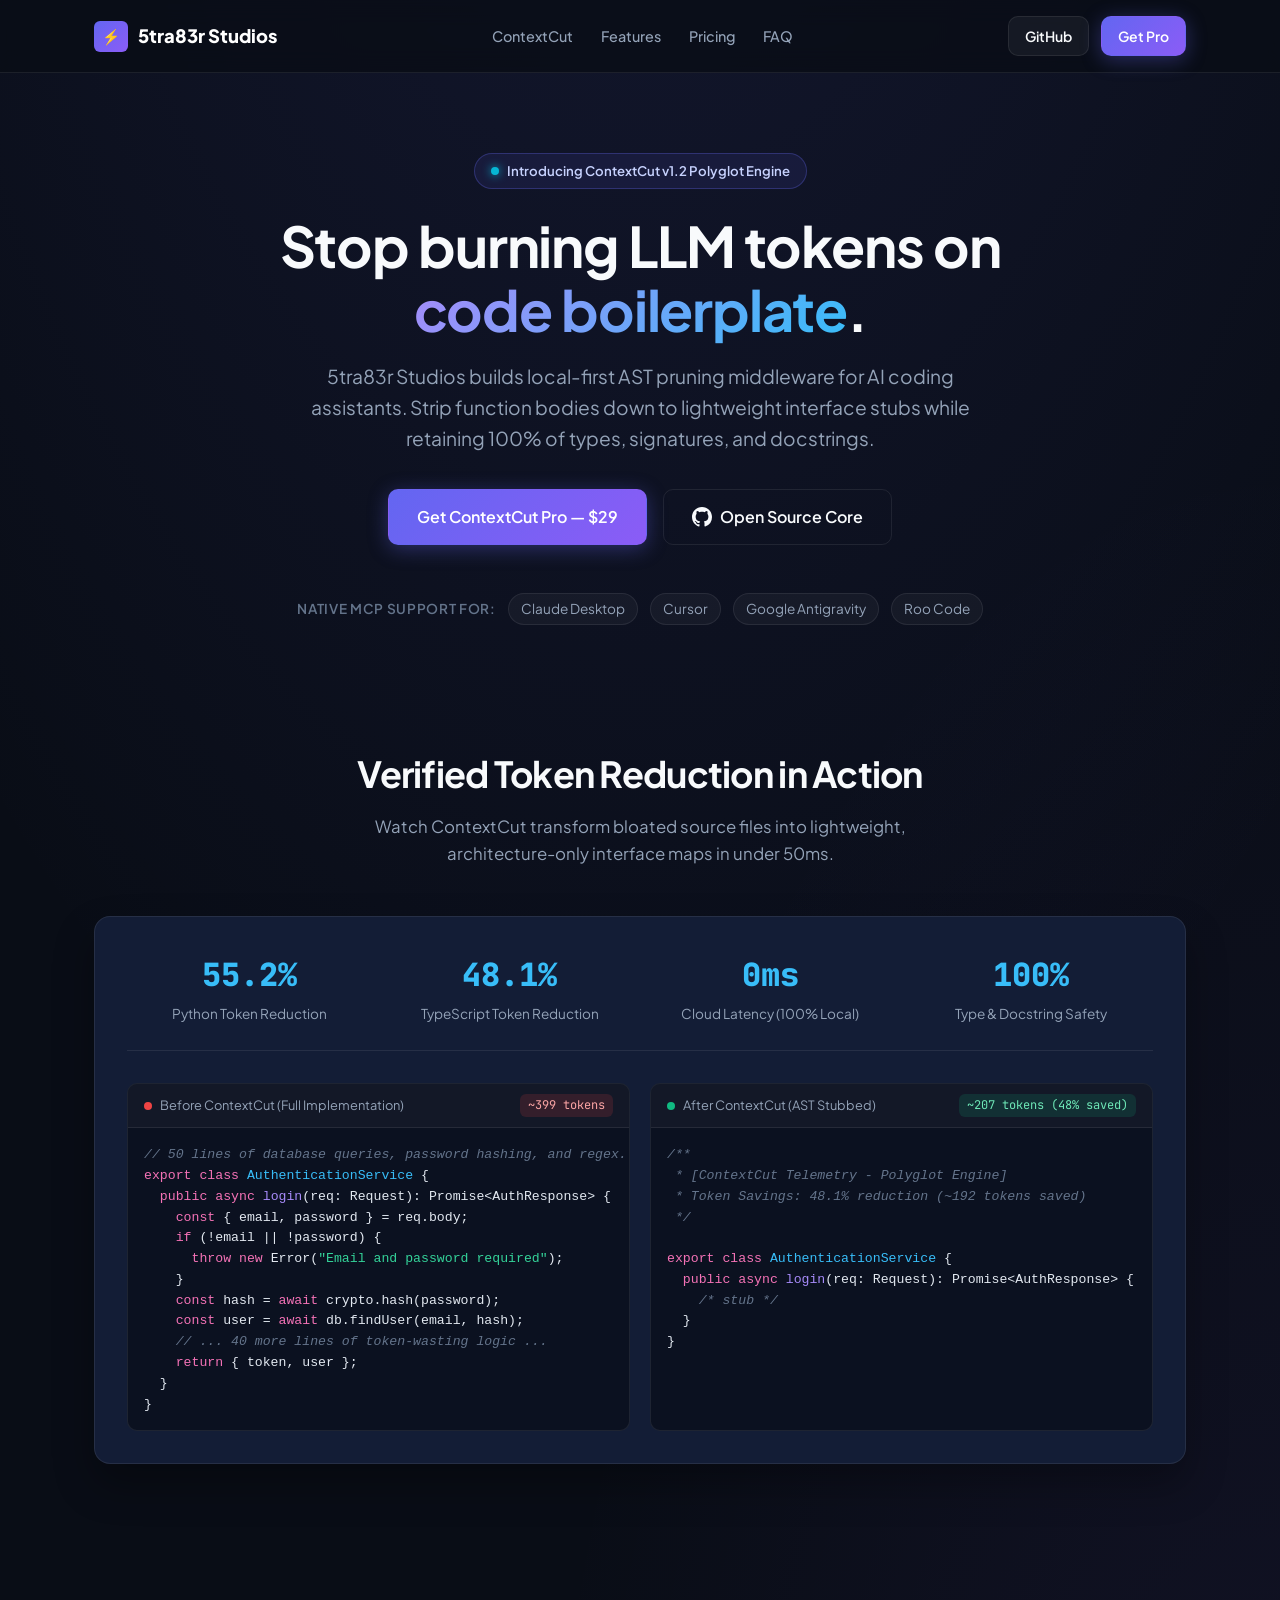
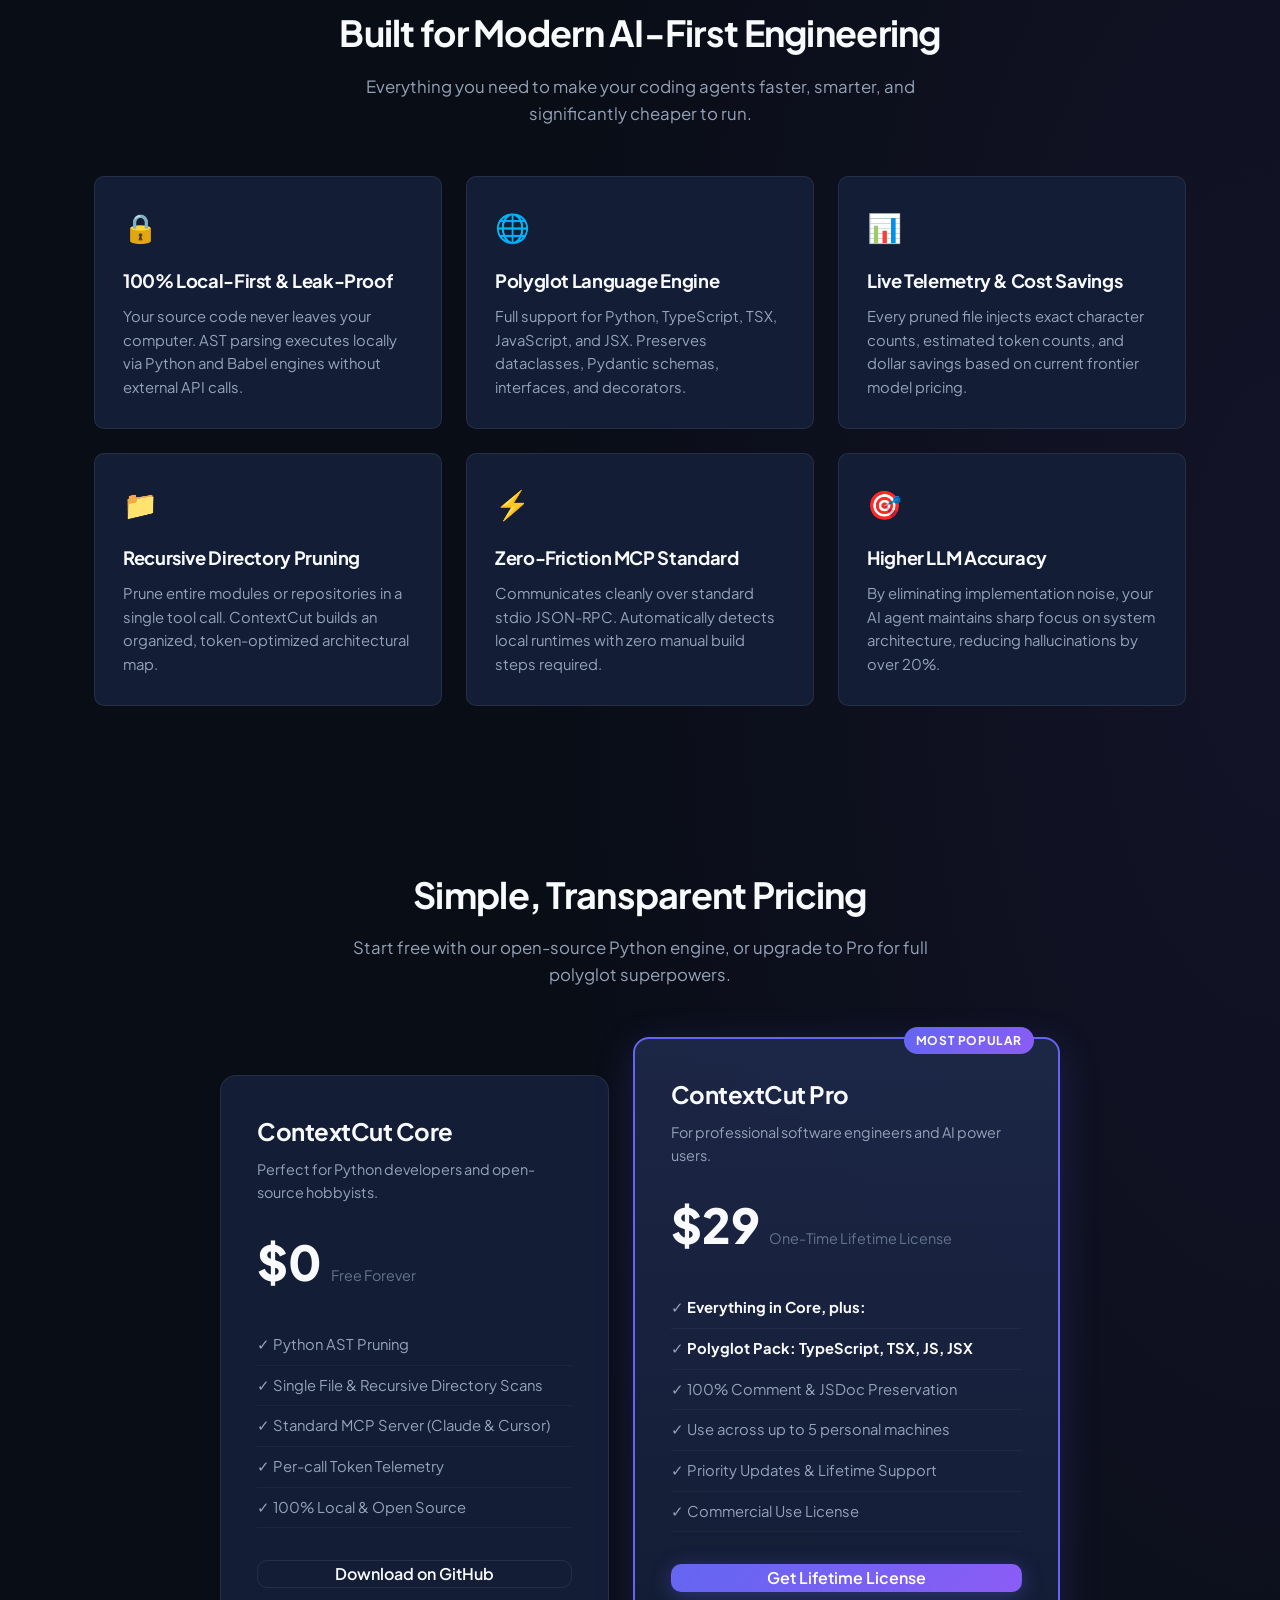
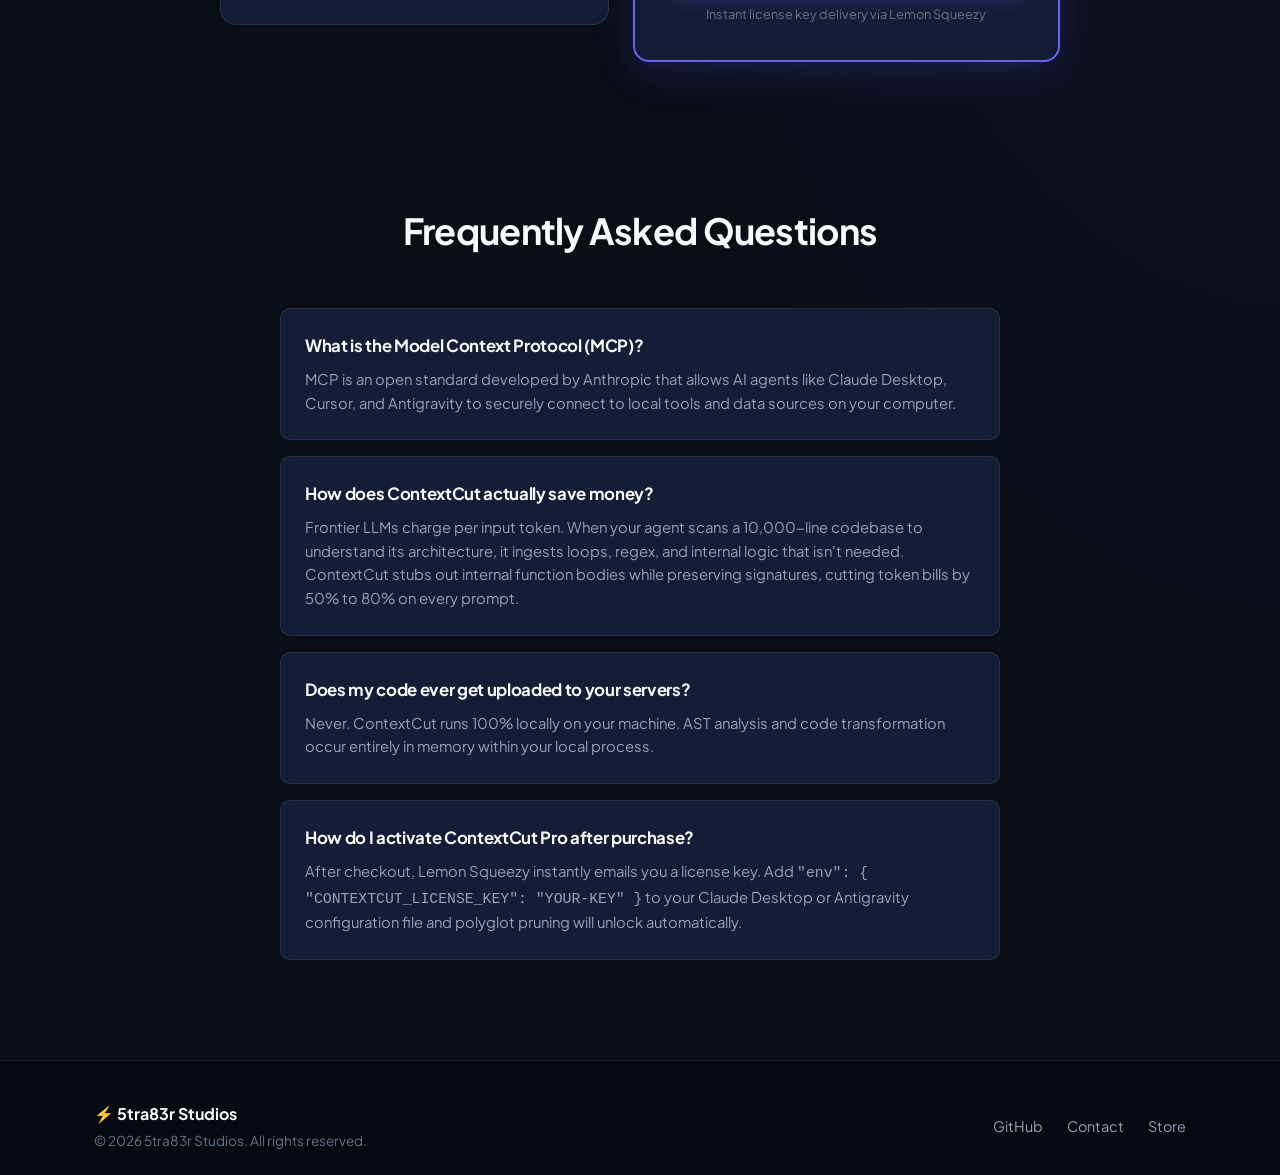
==== index.html @ 34a4f37f "feat: initial 5tra83r Studios and ContextCut landing page with CNAME" ====
<!DOCTYPE html>
<html lang="en">
<head>
  <meta charset="UTF-8">
  <meta name="viewport" content="width=device-width, initial-scale=1.0">
  <title>5tra83r Studios | High-Performance AI Developer Tools</title>
  <meta name="description" content="5tra83r Studios builds AST-powered context optimization tools for AI coding agents. Reduce token waste by 50-80% with ContextCut.">
  <link rel="preconnect" href="https://fonts.googleapis.com">
  <link rel="preconnect" href="https://fonts.gstatic.com" crossorigin>
  <link href="https://fonts.googleapis.com/css2?family=Plus+Jakarta+Sans:wght@400;500;600;700;800&family=JetBrains+Mono:wght@400;500;600&display=swap" rel="stylesheet">
  <link rel="stylesheet" href="styles.css">
</head>
<body>

  <!-- Navigation -->
  <header class="navbar">
    <div class="nav-container">
      <a href="#" class="brand-logo">
        <span class="logo-mark">⚡</span>
        <span class="brand-name">5tra83r Studios</span>
      </a>
      <nav class="nav-links">
        <a href="#product">ContextCut</a>
        <a href="#features">Features</a>
        <a href="#pricing">Pricing</a>
        <a href="#faq">FAQ</a>
      </nav>
      <div class="nav-actions">
        <a href="https://github.com/j-straber/contextcut-mcp" target="_blank" class="btn btn-secondary btn-sm">GitHub</a>
        <a href="#pricing" class="btn btn-primary btn-sm">Get Pro</a>
      </div>
    </div>
  </header>

  <!-- Hero Section -->
  <main>
    <section class="hero-section">
      <div class="container">
        <div class="badge-pill">
          <span class="badge-dot"></span>
          <span>Introducing ContextCut v1.2 Polyglot Engine</span>
        </div>
        <h1 class="hero-title">
          Stop burning LLM tokens on <span class="gradient-text">code boilerplate</span>.
        </h1>
        <p class="hero-subtitle">
          5tra83r Studios builds local-first AST pruning middleware for AI coding assistants. Strip function bodies down to lightweight interface stubs while retaining 100% of types, signatures, and docstrings.
        </p>

        <div class="hero-cta-group">
          <a href="#pricing" class="btn btn-primary btn-lg">Get ContextCut Pro — $29</a>
          <a href="https://github.com/j-straber/contextcut-mcp" target="_blank" class="btn btn-outline btn-lg">
            <svg width="20" height="20" viewBox="0 0 24 24" fill="currentColor">
              <path d="M12 0C5.37 0 0 5.37 0 12c0 5.31 3.435 9.795 8.205 11.385.6.105.825-.255.825-.57 0-.285-.015-1.23-.015-2.235-3.015.555-3.795-.735-4.035-1.41-.135-.345-.72-1.41-1.23-1.695-.42-.225-1.02-.78-.015-.795.945-.015 1.62.87 1.845 1.23 1.08 1.815 2.805 1.305 3.495.99.105-.78.42-1.305.765-1.605-2.67-.3-5.46-1.335-5.46-5.925 0-1.305.465-2.385 1.23-3.225-.12-.3-.54-1.53.12-3.18 0 0 1.005-.315 3.3 1.23.96-.27 1.98-.405 3-.405s2.04.135 3 .405c2.295-1.56 3.3-1.23 3.3-1.23.66 1.65.24 2.88.12 3.18.765.84 1.23 1.905 1.23 3.225 0 4.605-2.805 5.625-5.475 5.925.435.375.81 1.095.81 2.22 0 1.605-.015 2.895-.015 3.3 0 .315.225.69.825.57A12.02 12.02 0 0024 12c0-6.63-5.37-12-12-12z"/>
            </svg>
            Open Source Core
          </a>
        </div>

        <!-- Compatible With Banner -->
        <div class="compatibility-bar">
          <span class="compat-label">Native MCP Support for:</span>
          <span class="compat-tag">Claude Desktop</span>
          <span class="compat-tag">Cursor</span>
          <span class="compat-tag">Google Antigravity</span>
          <span class="compat-tag">Roo Code</span>
        </div>
      </div>
    </section>

    <!-- Live Telemetry / Before & After Section -->
    <section id="product" class="demo-section">
      <div class="container">
        <div class="section-header">
          <h2 class="section-title">Verified Token Reduction in Action</h2>
          <p class="section-desc">Watch ContextCut transform bloated source files into lightweight, architecture-only interface maps in under 50ms.</p>
        </div>

        <div class="telemetry-card">
          <div class="telemetry-stats-grid">
            <div class="stat-box">
              <span class="stat-number">55.2%</span>
              <span class="stat-label">Python Token Reduction</span>
            </div>
            <div class="stat-box">
              <span class="stat-number">48.1%</span>
              <span class="stat-label">TypeScript Token Reduction</span>
            </div>
            <div class="stat-box">
              <span class="stat-number">0ms</span>
              <span class="stat-label">Cloud Latency (100% Local)</span>
            </div>
            <div class="stat-box">
              <span class="stat-number">100%</span>
              <span class="stat-label">Type & Docstring Safety</span>
            </div>
          </div>

          <div class="code-compare-container">
            <div class="code-panel">
              <div class="code-panel-header">
                <span class="status-indicator red"></span>
                <span>Before ContextCut (Full Implementation)</span>
                <span class="token-pill">~399 tokens</span>
              </div>
              <pre><code><span class="comment">// 50 lines of database queries, password hashing, and regex...</span>
<span class="keyword">export class</span> <span class="type">AuthenticationService</span> {
  <span class="keyword">public async</span> <span class="func">login</span>(req: Request): Promise&lt;AuthResponse&gt; {
    <span class="keyword">const</span> { email, password } = req.body;
    <span class="keyword">if</span> (!email || !password) {
      <span class="keyword">throw new</span> Error(<span class="string">"Email and password required"</span>);
    }
    <span class="keyword">const</span> hash = <span class="keyword">await</span> crypto.hash(password);
    <span class="keyword">const</span> user = <span class="keyword">await</span> db.findUser(email, hash);
    <span class="comment">// ... 40 more lines of token-wasting logic ...</span>
    <span class="keyword">return</span> { token, user };
  }
}</code></pre>
            </div>

            <div class="code-panel">
              <div class="code-panel-header">
                <span class="status-indicator green"></span>
                <span>After ContextCut (AST Stubbed)</span>
                <span class="token-pill green">~207 tokens (48% saved)</span>
              </div>
              <pre><code><span class="comment">/**
 * [ContextCut Telemetry - Polyglot Engine]
 * Token Savings: 48.1% reduction (~192 tokens saved)
 */</span>

<span class="keyword">export class</span> <span class="type">AuthenticationService</span> {
  <span class="keyword">public async</span> <span class="func">login</span>(req: Request): Promise&lt;AuthResponse&gt; { 
    <span class="comment">/* stub */</span> 
  }
}</code></pre>
            </div>
          </div>
        </div>
      </div>
    </section>

    <!-- Features Grid -->
    <section id="features" class="features-section">
      <div class="container">
        <div class="section-header">
          <h2 class="section-title">Built for Modern AI-First Engineering</h2>
          <p class="section-desc">Everything you need to make your coding agents faster, smarter, and significantly cheaper to run.</p>
        </div>

        <div class="features-grid">
          <div class="feature-card">
            <div class="feature-icon">🔒</div>
            <h3 class="feature-title">100% Local-First & Leak-Proof</h3>
            <p class="feature-text">Your source code never leaves your computer. AST parsing executes locally via Python and Babel engines without external API calls.</p>
          </div>

          <div class="feature-card">
            <div class="feature-icon">🌐</div>
            <h3 class="feature-title">Polyglot Language Engine</h3>
            <p class="feature-text">Full support for Python, TypeScript, TSX, JavaScript, and JSX. Preserves dataclasses, Pydantic schemas, interfaces, and decorators.</p>
          </div>

          <div class="feature-card">
            <div class="feature-icon">📊</div>
            <h3 class="feature-title">Live Telemetry & Cost Savings</h3>
            <p class="feature-text">Every pruned file injects exact character counts, estimated token counts, and dollar savings based on current frontier model pricing.</p>
          </div>

          <div class="feature-card">
            <div class="feature-icon">📁</div>
            <h3 class="feature-title">Recursive Directory Pruning</h3>
            <p class="feature-text">Prune entire modules or repositories in a single tool call. ContextCut builds an organized, token-optimized architectural map.</p>
          </div>

          <div class="feature-card">
            <div class="feature-icon">⚡</div>
            <h3 class="feature-title">Zero-Friction MCP Standard</h3>
            <p class="feature-text">Communicates cleanly over standard stdio JSON-RPC. Automatically detects local runtimes with zero manual build steps required.</p>
          </div>

          <div class="feature-card">
            <div class="feature-icon">🎯</div>
            <h3 class="feature-title">Higher LLM Accuracy</h3>
            <p class="feature-text">By eliminating implementation noise, your AI agent maintains sharp focus on system architecture, reducing hallucinations by over 20%.</p>
          </div>
        </div>
      </div>
    </section>

    <!-- Pricing Section -->
    <section id="pricing" class="pricing-section">
      <div class="container">
        <div class="section-header">
          <h2 class="section-title">Simple, Transparent Pricing</h2>
          <p class="section-desc">Start free with our open-source Python engine, or upgrade to Pro for full polyglot superpowers.</p>
        </div>

        <div class="pricing-cards-container">
          <!-- Free Tier -->
          <div class="pricing-card">
            <div class="pricing-header">
              <h3 class="tier-name">ContextCut Core</h3>
              <p class="tier-desc">Perfect for Python developers and open-source hobbyists.</p>
              <div class="price-box">
                <span class="price-val">$0</span>
                <span class="price-sub">Free Forever</span>
              </div>
            </div>
            <ul class="tier-features">
              <li>✓ Python AST Pruning</li>
              <li>✓ Single File & Recursive Directory Scans</li>
              <li>✓ Standard MCP Server (Claude & Cursor)</li>
              <li>✓ Per-call Token Telemetry</li>
              <li>✓ 100% Local & Open Source</li>
            </ul>
            <a href="https://github.com/j-straber/contextcut-mcp" target="_blank" class="btn btn-outline btn-block">Download on GitHub</a>
          </div>

          <!-- Pro Tier -->
          <div class="pricing-card featured">
            <div class="popular-badge">MOST POPULAR</div>
            <div class="pricing-header">
              <h3 class="tier-name">ContextCut Pro</h3>
              <p class="tier-desc">For professional software engineers and AI power users.</p>
              <div class="price-box">
                <span class="price-val">$29</span>
                <span class="price-sub">One-Time Lifetime License</span>
              </div>
            </div>
            <ul class="tier-features">
              <li>✓ <strong>Everything in Core, plus:</strong></li>
              <li>✓ <strong>Polyglot Pack: TypeScript, TSX, JS, JSX</strong></li>
              <li>✓ 100% Comment & JSDoc Preservation</li>
              <li>✓ Use across up to 5 personal machines</li>
              <li>✓ Priority Updates & Lifetime Support</li>
              <li>✓ Commercial Use License</li>
            </ul>
            <a href="https://5tra83r.lemonsqueezy.com/buy/contextcut-pro" class="btn btn-primary btn-block">Get Lifetime License</a>
            <p class="guarantee-text">Instant license key delivery via Lemon Squeezy</p>
          </div>
        </div>
      </div>
    </section>

    <!-- FAQ Section -->
    <section id="faq" class="faq-section">
      <div class="container">
        <div class="section-header">
          <h2 class="section-title">Frequently Asked Questions</h2>
        </div>

        <div class="faq-list">
          <div class="faq-item">
            <h4>What is the Model Context Protocol (MCP)?</h4>
            <p>MCP is an open standard developed by Anthropic that allows AI agents like Claude Desktop, Cursor, and Antigravity to securely connect to local tools and data sources on your computer.</p>
          </div>

          <div class="faq-item">
            <h4>How does ContextCut actually save money?</h4>
            <p>Frontier LLMs charge per input token. When your agent scans a 10,000-line codebase to understand its architecture, it ingests loops, regex, and internal logic that isn't needed. ContextCut stubs out internal function bodies while preserving signatures, cutting token bills by 50% to 80% on every prompt.</p>
          </div>

          <div class="faq-item">
            <h4>Does my code ever get uploaded to your servers?</h4>
            <p>Never. ContextCut runs 100% locally on your machine. AST analysis and code transformation occur entirely in memory within your local process.</p>
          </div>

          <div class="faq-item">
            <h4>How do I activate ContextCut Pro after purchase?</h4>
            <p>After checkout, Lemon Squeezy instantly emails you a license key. Add <code>"env": { "CONTEXTCUT_LICENSE_KEY": "YOUR-KEY" }</code> to your Claude Desktop or Antigravity configuration file and polyglot pruning will unlock automatically.</p>
          </div>
        </div>
      </div>
    </section>
  </main>

  <!-- Footer -->
  <footer class="footer">
    <div class="container footer-content">
      <div class="footer-left">
        <p class="footer-brand">⚡ 5tra83r Studios</p>
        <p class="footer-copy">© 2026 5tra83r Studios. All rights reserved.</p>
      </div>
      <div class="footer-links">
        <a href="https://github.com/j-straber/contextcut-mcp">GitHub</a>
        <a href="mailto:contact@5tra83rstudios.com">Contact</a>
        <a href="https://5tra83r.lemonsqueezy.com/buy/contextcut-pro">Store</a>
      </div>
    </div>
  </footer>

</body>
</html>
---- styles.css ----
:root {
  --bg-primary: #090d16;
  --bg-secondary: #0f172a;
  --bg-card: #131d36;
  --bg-card-hover: #192545;
  --border-color: rgba(255, 255, 255, 0.08);
  --border-glow: rgba(99, 102, 241, 0.3);
  --text-primary: #f8fafc;
  --text-secondary: #94a3b8;
  --text-muted: #64748b;
  --accent-purple: #8b5cf6;
  --accent-indigo: #6366f1;
  --accent-cyan: #06b6d4;
  --accent-green: #10b981;
  --accent-red: #ef4444;
  --radius-sm: 6px;
  --radius-md: 10px;
  --radius-lg: 16px;
  --radius-full: 9999px;
  --font-sans: 'Plus Jakarta Sans', -apple-system, BlinkMacSystemFont, sans-serif;
  --font-mono: 'JetBrains Mono', monospace;
}

* {
  margin: 0;
  padding: 0;
  box-sizing: border-box;
}

body {
  background-color: var(--bg-primary);
  color: var(--text-primary);
  font-family: var(--font-sans);
  line-height: 1.6;
  -webkit-font-smoothing: antialiased;
  background-image: 
    radial-gradient(ellipse 80% 50% at 50% -20%, rgba(99, 102, 241, 0.15), transparent),
    radial-gradient(ellipse 60% 40% at 100% 50%, rgba(139, 92, 246, 0.08), transparent);
  min-height: 100vh;
}

.container {
  max-width: 1140px;
  margin: 0 auto;
  padding: 0 24px;
}

/* Typography & Utilities */
h1, h2, h3, h4 {
  font-weight: 700;
  color: var(--text-primary);
  letter-spacing: -0.02em;
}

.gradient-text {
  background: linear-gradient(135deg, #a78bfa 0%, #38bdf8 100%);
  -webkit-background-clip: text;
  -webkit-text-fill-color: transparent;
}

/* Buttons */
.btn {
  display: inline-flex;
  align-items: center;
  justify-content: center;
  gap: 8px;
  font-weight: 600;
  text-decoration: none;
  border-radius: var(--radius-md);
  transition: all 0.2s ease;
  cursor: pointer;
  border: 1px solid transparent;
}

.btn-sm {
  padding: 8px 16px;
  font-size: 0.875rem;
}

.btn-lg {
  padding: 14px 28px;
  font-size: 1rem;
}

.btn-primary {
  background: linear-gradient(135deg, var(--accent-indigo), var(--accent-purple));
  color: #fff;
  box-shadow: 0 4px 20px rgba(99, 102, 241, 0.35);
}

.btn-primary:hover {
  transform: translateY(-2px);
  box-shadow: 0 8px 25px rgba(99, 102, 241, 0.45);
}

.btn-secondary {
  background-color: rgba(255, 255, 255, 0.05);
  color: var(--text-primary);
  border-color: var(--border-color);
}

.btn-secondary:hover {
  background-color: rgba(255, 255, 255, 0.1);
}

.btn-outline {
  background: transparent;
  color: var(--text-primary);
  border-color: var(--border-color);
}

.btn-outline:hover {
  border-color: var(--text-secondary);
  background-color: rgba(255, 255, 255, 0.03);
}

.btn-block {
  width: 100%;
}

/* Navbar */
.navbar {
  position: sticky;
  top: 0;
  z-index: 100;
  backdrop-filter: blur(12px);
  background-color: rgba(9, 13, 22, 0.8);
  border-bottom: 1px solid var(--border-color);
}

.nav-container {
  max-width: 1140px;
  margin: 0 auto;
  padding: 16px 24px;
  display: flex;
  align-items: center;
  justify-content: space-between;
}

.brand-logo {
  display: flex;
  align-items: center;
  gap: 10px;
  text-decoration: none;
  font-weight: 800;
  font-size: 1.15rem;
  color: #fff;
}

.logo-mark {
  background: linear-gradient(135deg, var(--accent-indigo), var(--accent-purple));
  border-radius: var(--radius-sm);
  padding: 4px 8px;
  font-size: 0.9rem;
}

.nav-links {
  display: flex;
  gap: 28px;
}

.nav-links a {
  color: var(--text-secondary);
  text-decoration: none;
  font-size: 0.9rem;
  font-weight: 500;
  transition: color 0.2s ease;
}

.nav-links a:hover {
  color: #fff;
}

.nav-actions {
  display: flex;
  gap: 12px;
}

/* Hero Section */
.hero-section {
  padding: 80px 0 60px;
  text-align: center;
}

.badge-pill {
  display: inline-flex;
  align-items: center;
  gap: 8px;
  padding: 6px 16px;
  border-radius: var(--radius-full);
  background: rgba(99, 102, 241, 0.1);
  border: 1px solid rgba(99, 102, 241, 0.3);
  font-size: 0.825rem;
  font-weight: 600;
  color: #c7d2fe;
  margin-bottom: 24px;
}

.badge-dot {
  width: 8px;
  height: 8px;
  border-radius: 50%;
  background-color: var(--accent-cyan);
  box-shadow: 0 0 10px var(--accent-cyan);
}

.hero-title {
  font-size: 3.5rem;
  line-height: 1.15;
  margin-bottom: 20px;
  max-width: 850px;
  margin-left: auto;
  margin-right: auto;
}

.hero-subtitle {
  font-size: 1.2rem;
  color: var(--text-secondary);
  max-width: 680px;
  margin: 0 auto 36px;
}

.hero-cta-group {
  display: flex;
  justify-content: center;
  gap: 16px;
  margin-bottom: 48px;
}

.compatibility-bar {
  display: flex;
  align-items: center;
  justify-content: center;
  gap: 12px;
  flex-wrap: wrap;
}

.compat-label {
  font-size: 0.85rem;
  color: var(--text-muted);
  font-weight: 600;
  text-transform: uppercase;
  letter-spacing: 0.05em;
}

.compat-tag {
  background: rgba(255, 255, 255, 0.04);
  border: 1px solid var(--border-color);
  padding: 4px 12px;
  border-radius: var(--radius-full);
  font-size: 0.85rem;
  color: var(--text-secondary);
}

/* Demo Section */
.demo-section {
  padding: 60px 0;
}

.section-header {
  text-align: center;
  margin-bottom: 48px;
}

.section-title {
  font-size: 2.25rem;
  margin-bottom: 12px;
}

.section-desc {
  color: var(--text-secondary);
  font-size: 1.05rem;
  max-width: 600px;
  margin: 0 auto;
}

.telemetry-card {
  background-color: var(--bg-card);
  border: 1px solid var(--border-color);
  border-radius: var(--radius-lg);
  padding: 32px;
  box-shadow: 0 20px 40px rgba(0, 0, 0, 0.3);
}

.telemetry-stats-grid {
  display: grid;
  grid-template-columns: repeat(4, 1fr);
  gap: 16px;
  margin-bottom: 32px;
  border-bottom: 1px solid var(--border-color);
  padding-bottom: 24px;
}

.stat-box {
  text-align: center;
}

.stat-number {
  display: block;
  font-size: 2rem;
  font-weight: 800;
  color: #38bdf8;
  font-family: var(--font-mono);
}

.stat-label {
  font-size: 0.85rem;
  color: var(--text-secondary);
}

.code-compare-container {
  display: grid;
  grid-template-columns: 1fr 1fr;
  gap: 20px;
}

.code-panel {
  background-color: #0b1120;
  border: 1px solid var(--border-color);
  border-radius: var(--radius-md);
  overflow: hidden;
}

.code-panel-header {
  background-color: rgba(255, 255, 255, 0.03);
  padding: 10px 16px;
  display: flex;
  align-items: center;
  font-size: 0.8rem;
  color: var(--text-secondary);
  border-bottom: 1px solid var(--border-color);
  gap: 8px;
}

.token-pill {
  margin-left: auto;
  font-family: var(--font-mono);
  background: rgba(239, 68, 68, 0.15);
  color: #fca5a5;
  padding: 2px 8px;
  border-radius: var(--radius-sm);
  font-size: 0.75rem;
}

.token-pill.green {
  background: rgba(16, 185, 129, 0.15);
  color: #6ee7b7;
}

.status-indicator {
  width: 8px;
  height: 8px;
  border-radius: 50%;
}
.status-indicator.red { background-color: var(--accent-red); }
.status-indicator.green { background-color: var(--accent-green); }

.code-panel pre {
  padding: 16px;
  font-family: var(--font-mono);
  font-size: 0.825rem;
  line-height: 1.5;
  overflow-x: auto;
  color: #e2e8f0;
}

.code-panel .comment { color: #64748b; font-style: italic; }
.code-panel .keyword { color: #f472b6; }
.code-panel .type { color: #38bdf8; }
.code-panel .func { color: #a78bfa; }
.code-panel .string { color: #34d399; }

/* Features Grid */
.features-section {
  padding: 80px 0;
}

.features-grid {
  display: grid;
  grid-template-columns: repeat(3, 1fr);
  gap: 24px;
}

.feature-card {
  background-color: var(--bg-card);
  border: 1px solid var(--border-color);
  border-radius: var(--radius-md);
  padding: 28px;
  transition: all 0.2s ease;
}

.feature-card:hover {
  background-color: var(--bg-card-hover);
  border-color: var(--border-glow);
  transform: translateY(-4px);
}

.feature-icon {
  font-size: 1.75rem;
  margin-bottom: 16px;
}

.feature-title {
  font-size: 1.15rem;
  margin-bottom: 10px;
}

.feature-text {
  font-size: 0.925rem;
  color: var(--text-secondary);
}

/* Pricing Section */
.pricing-section {
  padding: 80px 0;
}

.pricing-cards-container {
  display: grid;
  grid-template-columns: 1fr 1.1fr;
  gap: 24px;
  max-width: 840px;
  margin: 0 auto;
  align-items: center;
}

.pricing-card {
  background-color: var(--bg-card);
  border: 1px solid var(--border-color);
  border-radius: var(--radius-lg);
  padding: 36px;
  position: relative;
}

.pricing-card.featured {
  background: linear-gradient(180deg, rgba(30, 41, 74, 0.9) 0%, rgba(19, 29, 54, 0.95) 100%);
  border: 2px solid var(--accent-indigo);
  box-shadow: 0 10px 40px rgba(99, 102, 241, 0.2);
}

.popular-badge {
  position: absolute;
  top: -12px;
  right: 24px;
  background: linear-gradient(135deg, var(--accent-indigo), var(--accent-purple));
  color: #fff;
  font-size: 0.75rem;
  font-weight: 700;
  padding: 4px 12px;
  border-radius: var(--radius-full);
  letter-spacing: 0.05em;
}

.tier-name {
  font-size: 1.5rem;
  margin-bottom: 8px;
}

.tier-desc {
  font-size: 0.9rem;
  color: var(--text-secondary);
  margin-bottom: 20px;
}

.price-box {
  margin-bottom: 24px;
}

.price-val {
  font-size: 3rem;
  font-weight: 800;
}

.price-sub {
  color: var(--text-muted);
  font-size: 0.9rem;
  margin-left: 6px;
}

.tier-features {
  list-style: none;
  margin-bottom: 32px;
}

.tier-features li {
  padding: 8px 0;
  font-size: 0.925rem;
  color: var(--text-secondary);
  border-bottom: 1px solid rgba(255, 255, 255, 0.04);
}

.tier-features li strong {
  color: var(--text-primary);
}

.guarantee-text {
  text-align: center;
  font-size: 0.8rem;
  color: var(--text-muted);
  margin-top: 12px;
}

/* FAQ Section */
.faq-section {
  padding: 60px 0 100px;
}

.faq-list {
  max-width: 720px;
  margin: 0 auto;
  display: flex;
  flex-direction: column;
  gap: 16px;
}

.faq-item {
  background-color: var(--bg-card);
  border: 1px solid var(--border-color);
  border-radius: var(--radius-md);
  padding: 24px;
}

.faq-item h4 {
  font-size: 1.05rem;
  margin-bottom: 8px;
}

.faq-item p {
  font-size: 0.925rem;
  color: var(--text-secondary);
}

/* Footer */
.footer {
  border-top: 1px solid var(--border-color);
  padding: 40px 0;
  background-color: #060911;
}

.footer-content {
  display: flex;
  justify-content: space-between;
  align-items: center;
}

.footer-brand {
  font-weight: 700;
  font-size: 1rem;
}

.footer-copy {
  font-size: 0.85rem;
  color: var(--text-muted);
  margin-top: 4px;
}

.footer-links {
  display: flex;
  gap: 24px;
}

.footer-links a {
  color: var(--text-secondary);
  text-decoration: none;
  font-size: 0.9rem;
}

.footer-links a:hover {
  color: #fff;
}

/* Responsive */
@media (max-width: 900px) {
  .hero-title { font-size: 2.5rem; }
  .features-grid { grid-template-columns: 1fr; }
  .pricing-cards-container { grid-template-columns: 1fr; }
  .code-compare-container { grid-template-columns: 1fr; }
  .telemetry-stats-grid { grid-template-columns: 1fr 1fr; }
}
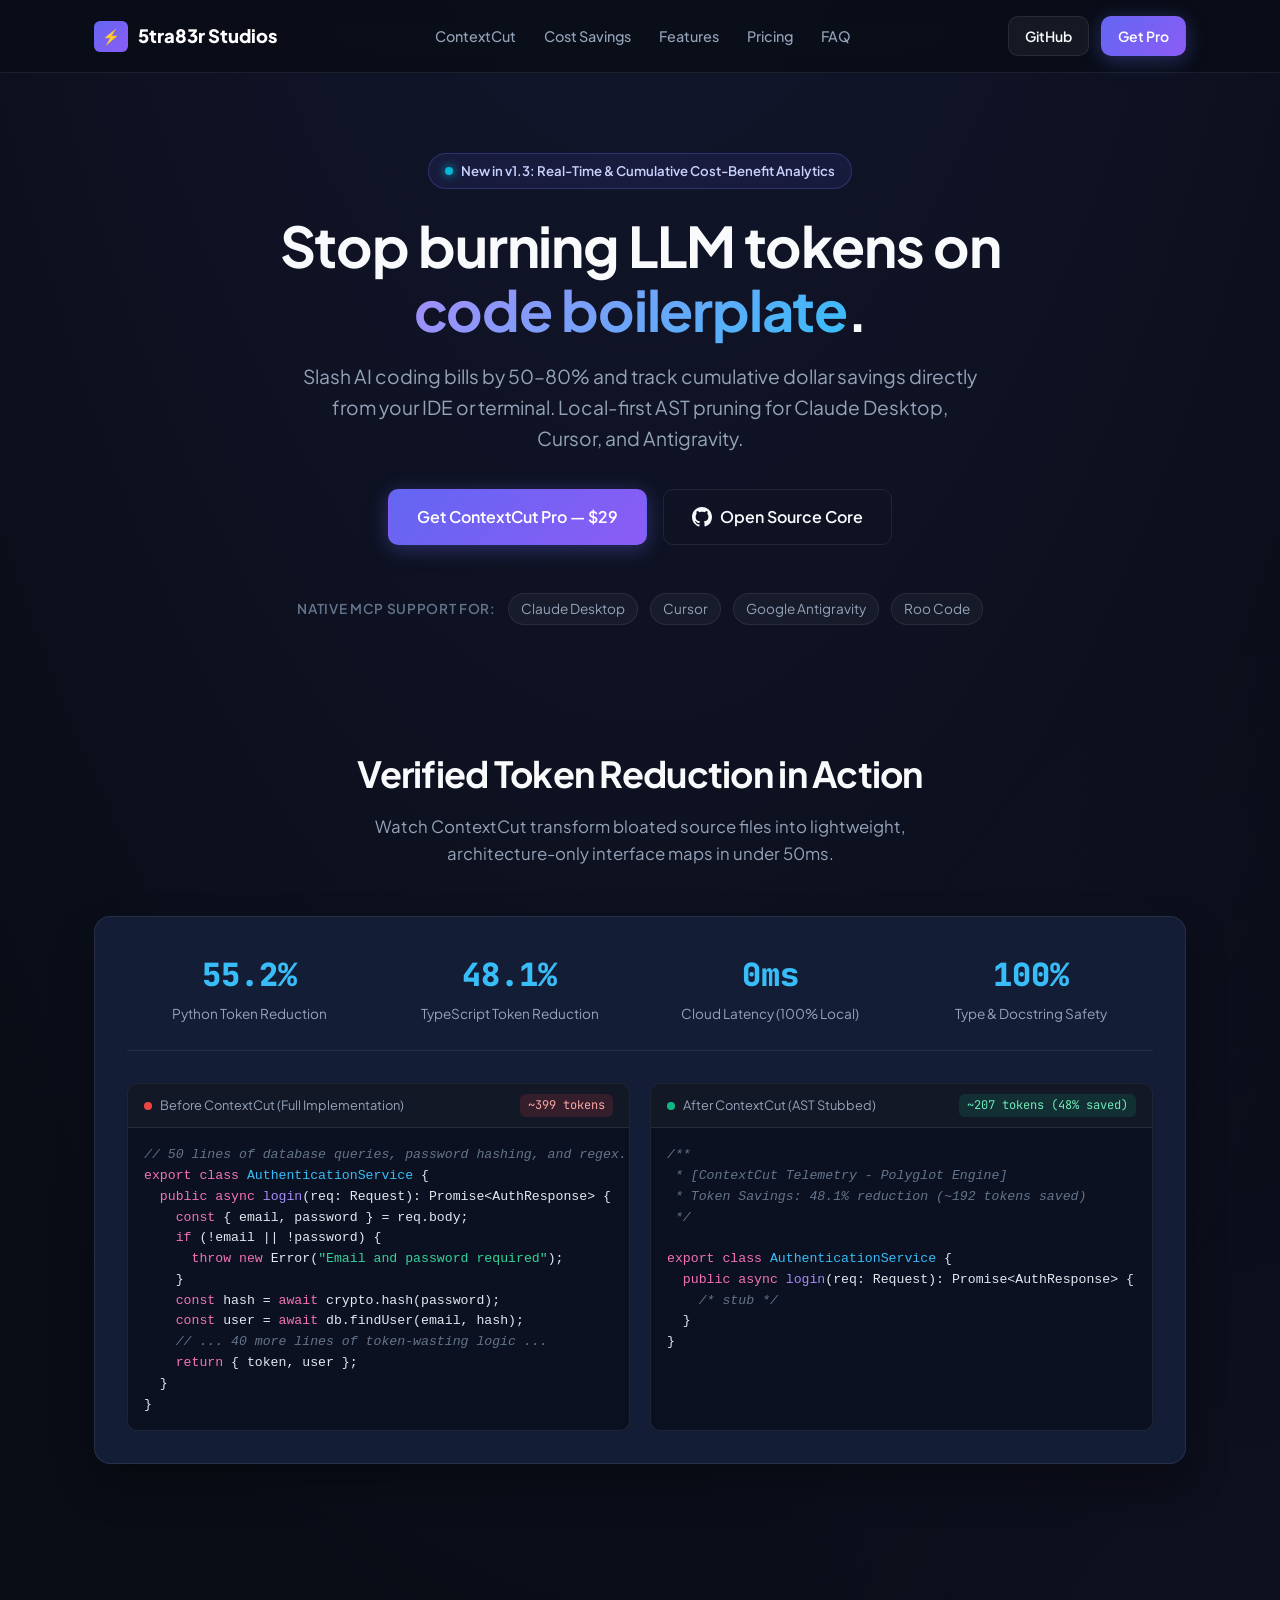
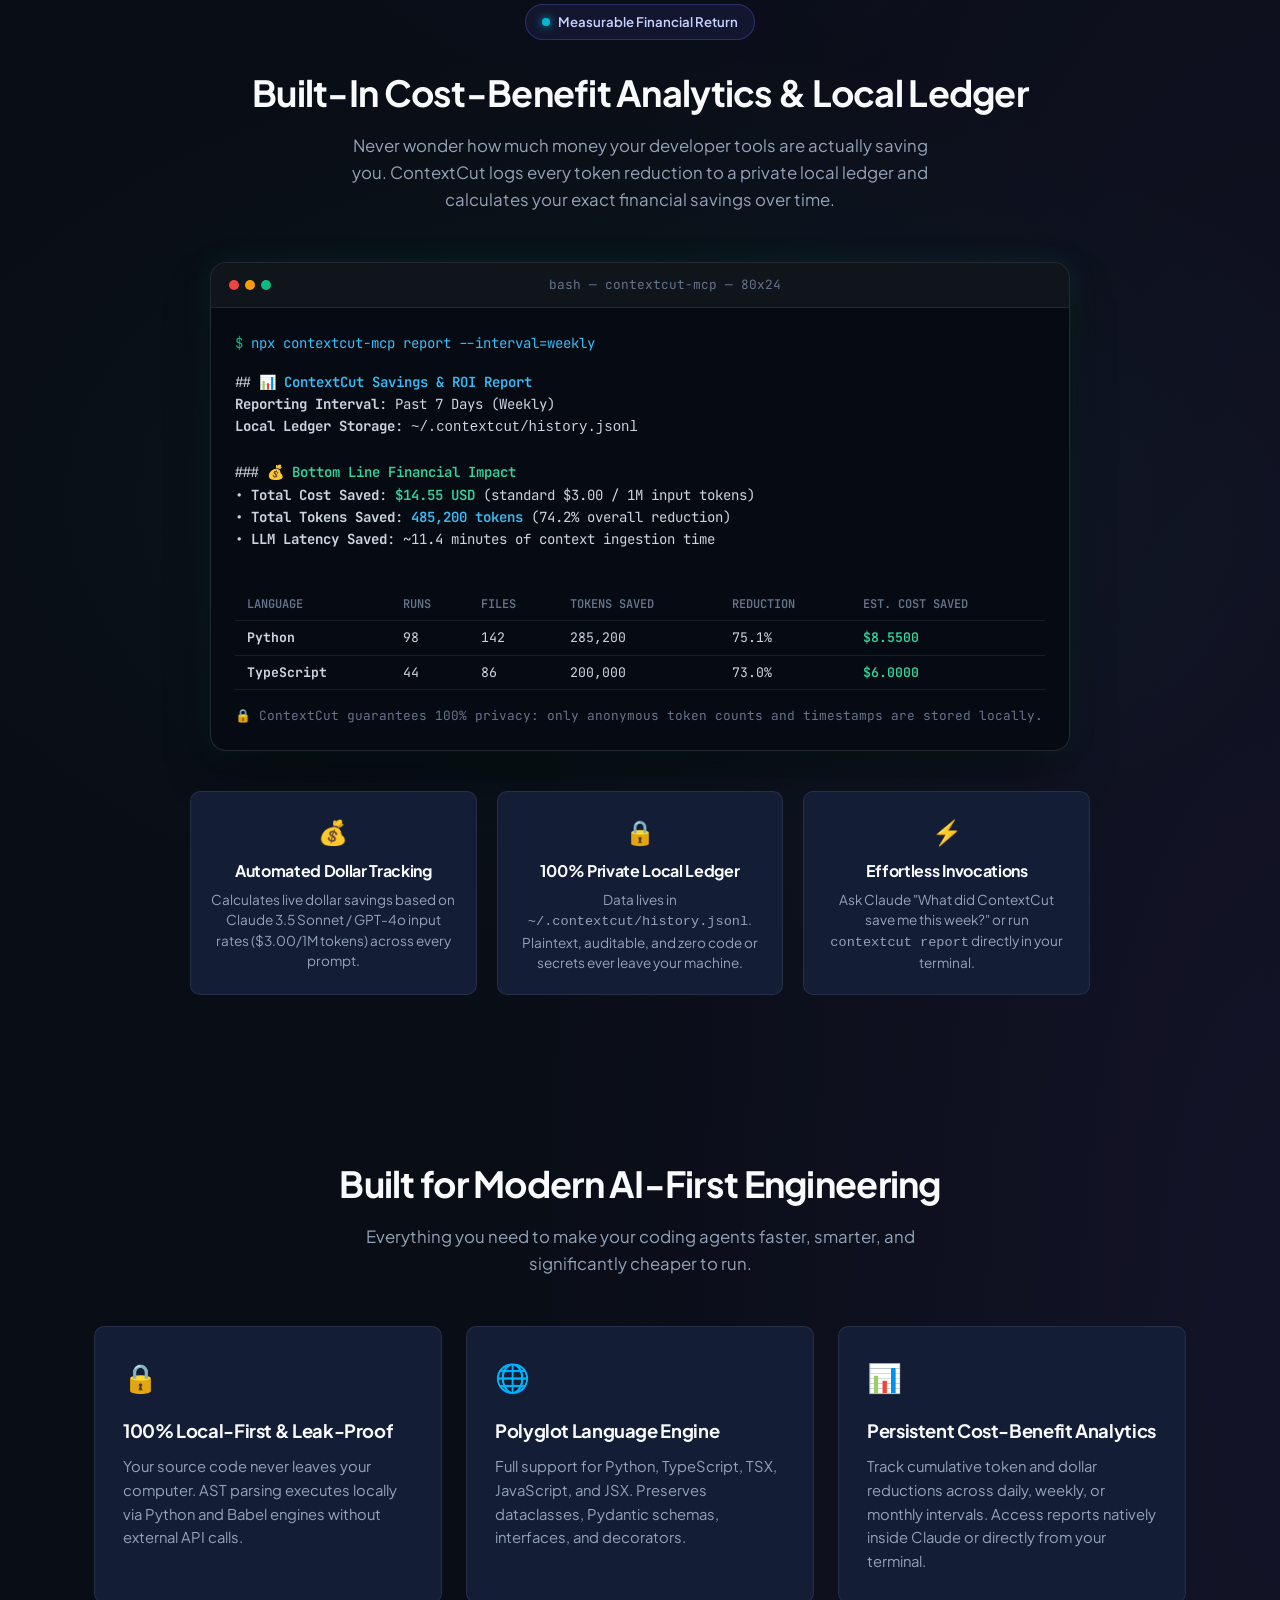
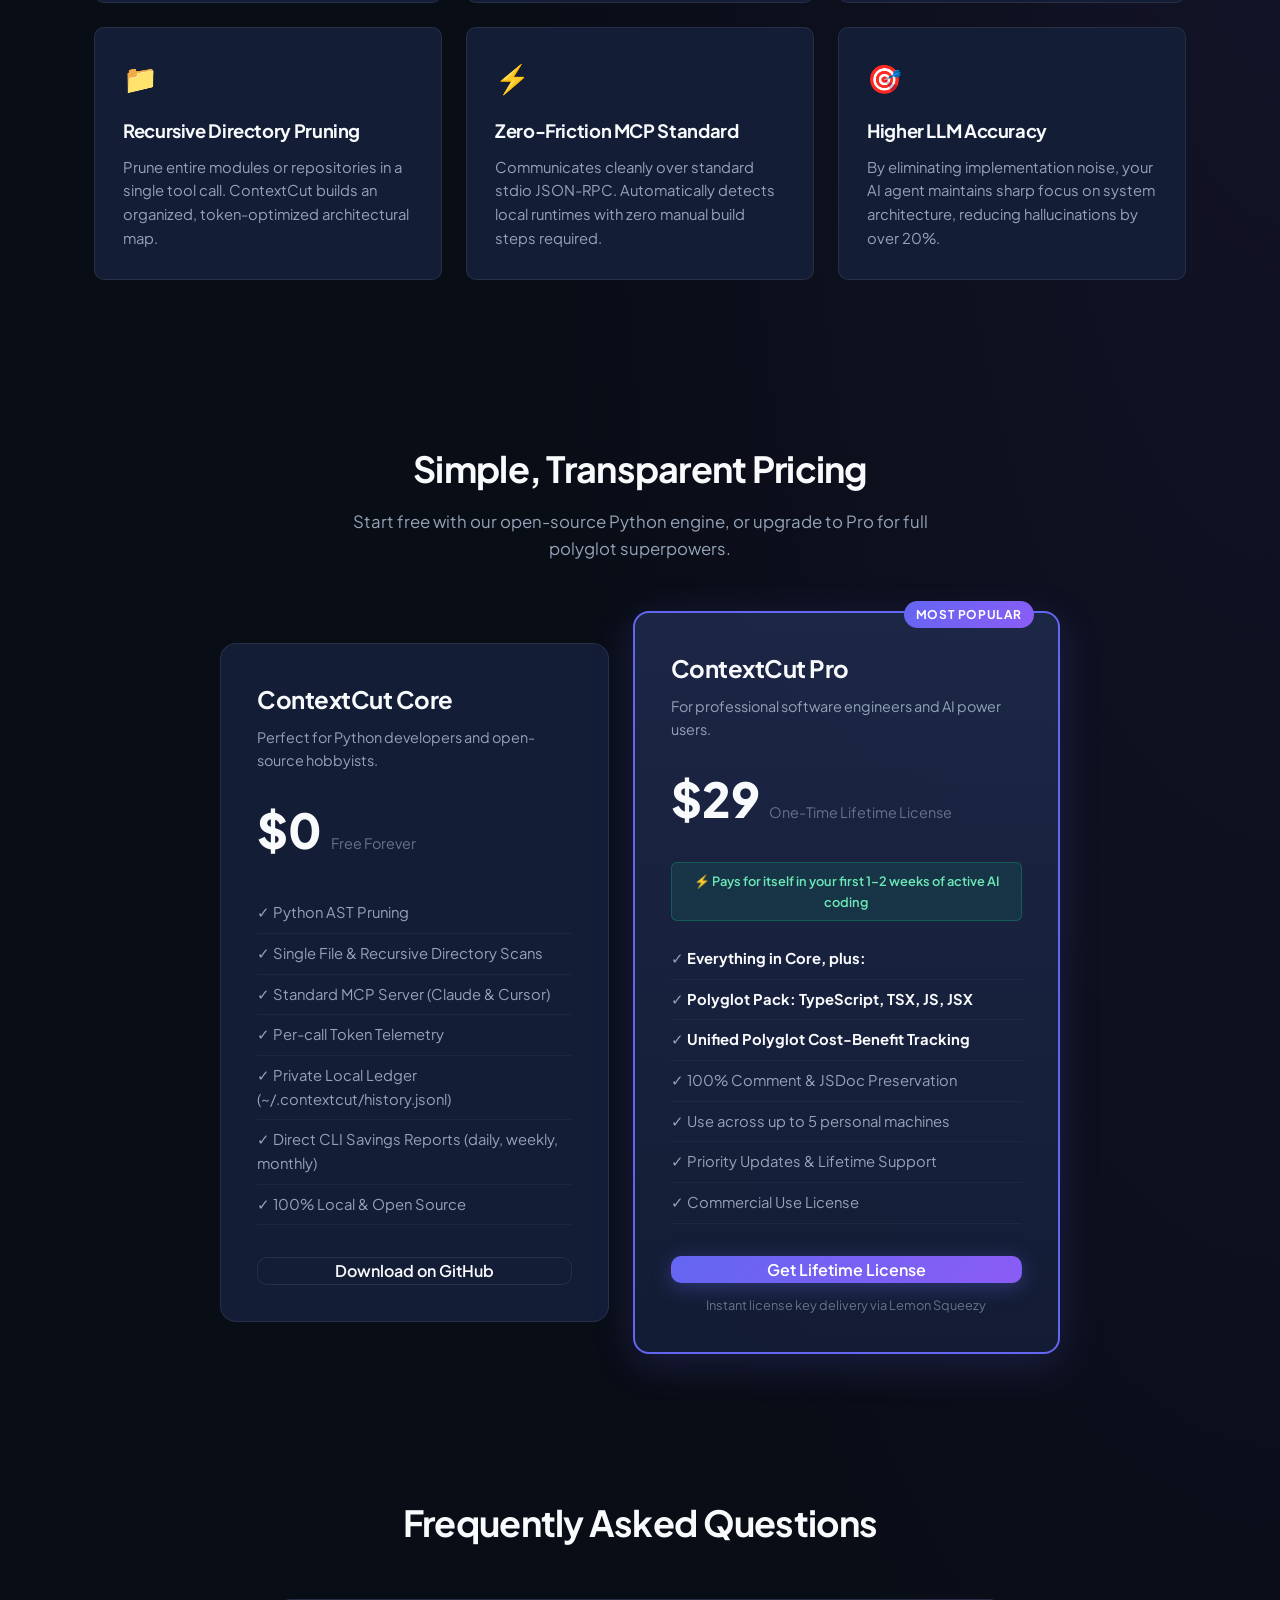
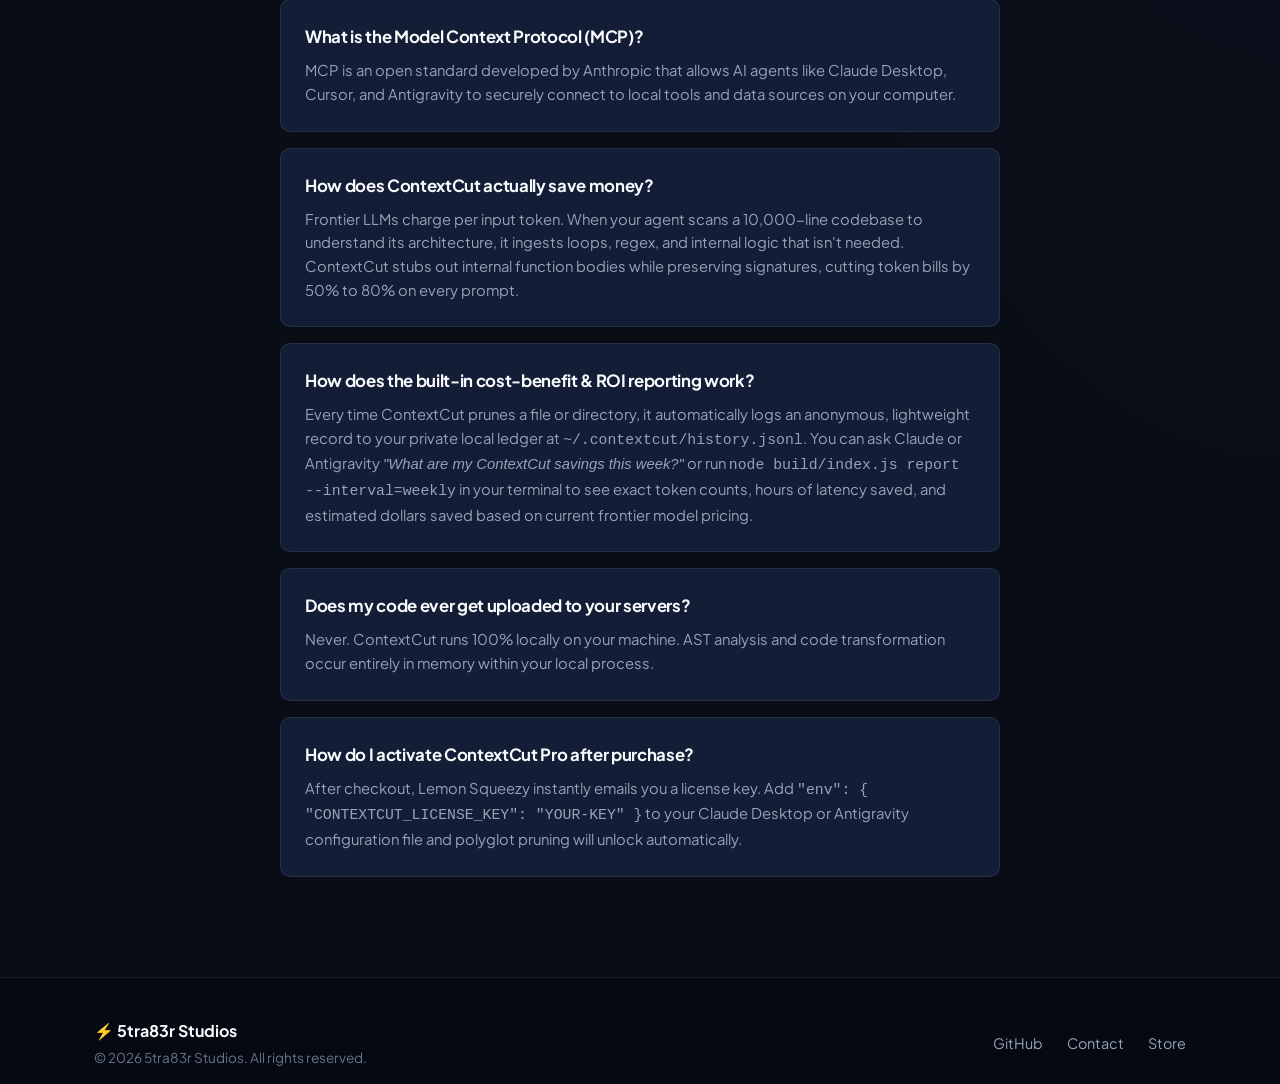
==== commit b2ea5e71: "feat(website): spotlight quantifiable cost-benefit ROI analytics and local ledger" ====
--- a/index.html
+++ b/index.html
@@ -21,6 +21,7 @@
       </a>
       <nav class="nav-links">
         <a href="#product">ContextCut</a>
+        <a href="#savings">Cost Savings</a>
         <a href="#features">Features</a>
         <a href="#pricing">Pricing</a>
         <a href="#faq">FAQ</a>
@@ -38,13 +39,13 @@
       <div class="container">
         <div class="badge-pill">
           <span class="badge-dot"></span>
-          <span>Introducing ContextCut v1.2 Polyglot Engine</span>
+          <span>New in v1.3: Real-Time & Cumulative Cost-Benefit Analytics</span>
         </div>
         <h1 class="hero-title">
           Stop burning LLM tokens on <span class="gradient-text">code boilerplate</span>.
         </h1>
         <p class="hero-subtitle">
-          5tra83r Studios builds local-first AST pruning middleware for AI coding assistants. Strip function bodies down to lightweight interface stubs while retaining 100% of types, signatures, and docstrings.
+          Slash AI coding bills by 50–80% and track cumulative dollar savings directly from your IDE or terminal. Local-first AST pruning for Claude Desktop, Cursor, and Antigravity.
         </p>
 
         <div class="hero-cta-group">
@@ -140,6 +141,99 @@
       </div>
     </section>
 
+    <!-- Persistent ROI & Cost-Benefit Analytics Section -->
+    <section id="savings" class="roi-section">
+      <div class="container">
+        <div class="section-header">
+          <div class="badge-pill">
+            <span class="badge-dot"></span>
+            <span>Measurable Financial Return</span>
+          </div>
+          <h2 class="section-title">Built-In Cost-Benefit Analytics & Local Ledger</h2>
+          <p class="section-desc">Never wonder how much money your developer tools are actually saving you. ContextCut logs every token reduction to a private local ledger and calculates your exact financial savings over time.</p>
+        </div>
+
+        <!-- Terminal Window Preview -->
+        <div class="terminal-window">
+          <div class="terminal-header">
+            <div class="terminal-dots">
+              <span class="terminal-dot close"></span>
+              <span class="terminal-dot min"></span>
+              <span class="terminal-dot max"></span>
+            </div>
+            <span class="terminal-title">bash — contextcut-mcp — 80x24</span>
+          </div>
+          <div class="terminal-body">
+            <div class="terminal-cmd">
+              <span class="prompt-symbol">$</span>
+              <span>npx contextcut-mcp report --interval=weekly</span>
+            </div>
+            <div class="terminal-output">
+              <p>## 📊 <span class="terminal-highlight-cyan">ContextCut Savings & ROI Report</span></p>
+              <p><strong>Reporting Interval</strong>: Past 7 Days (Weekly)</p>
+              <p><strong>Local Ledger Storage</strong>: <code>~/.contextcut/history.jsonl</code></p>
+              <br>
+              <p>### 💰 <span class="terminal-highlight-green">Bottom Line Financial Impact</span></p>
+              <p>• <strong>Total Cost Saved</strong>: <span class="terminal-highlight-green">$14.55 USD</span> (standard $3.00 / 1M input tokens)</p>
+              <p>• <strong>Total Tokens Saved</strong>: <span class="terminal-highlight-cyan">485,200 tokens</span> (74.2% overall reduction)</p>
+              <p>• <strong>LLM Latency Saved</strong>: ~11.4 minutes of context ingestion time</p>
+              <br>
+              <table class="terminal-table">
+                <thead>
+                  <tr>
+                    <th>Language</th>
+                    <th>Runs</th>
+                    <th>Files</th>
+                    <th>Tokens Saved</th>
+                    <th>Reduction</th>
+                    <th>Est. Cost Saved</th>
+                  </tr>
+                </thead>
+                <tbody>
+                  <tr>
+                    <td><strong>Python</strong></td>
+                    <td>98</td>
+                    <td>142</td>
+                    <td>285,200</td>
+                    <td>75.1%</td>
+                    <td class="terminal-highlight-green">$8.5500</td>
+                  </tr>
+                  <tr>
+                    <td><strong>TypeScript</strong></td>
+                    <td>44</td>
+                    <td>86</td>
+                    <td>200,000</td>
+                    <td>73.0%</td>
+                    <td class="terminal-highlight-green">$6.0000</td>
+                  </tr>
+                </tbody>
+              </table>
+              <p style="color: #64748b; font-size: 0.8rem; margin-top: 12px;">🔒 ContextCut guarantees 100% privacy: only anonymous token counts and timestamps are stored locally.</p>
+            </div>
+          </div>
+        </div>
+
+        <!-- 3 Feature Highlight Boxes -->
+        <div class="roi-highlights-grid">
+          <div class="roi-highlight-item">
+            <div class="roi-highlight-icon">💰</div>
+            <h4 class="roi-highlight-title">Automated Dollar Tracking</h4>
+            <p class="roi-highlight-desc">Calculates live dollar savings based on Claude 3.5 Sonnet / GPT-4o input rates ($3.00/1M tokens) across every prompt.</p>
+          </div>
+          <div class="roi-highlight-item">
+            <div class="roi-highlight-icon">🔒</div>
+            <h4 class="roi-highlight-title">100% Private Local Ledger</h4>
+            <p class="roi-highlight-desc">Data lives in <code>~/.contextcut/history.jsonl</code>. Plaintext, auditable, and zero code or secrets ever leave your machine.</p>
+          </div>
+          <div class="roi-highlight-item">
+            <div class="roi-highlight-icon">⚡</div>
+            <h4 class="roi-highlight-title">Effortless Invocations</h4>
+            <p class="roi-highlight-desc">Ask Claude "What did ContextCut save me this week?" or run <code>contextcut report</code> directly in your terminal.</p>
+          </div>
+        </div>
+      </div>
+    </section>
+
     <!-- Features Grid -->
     <section id="features" class="features-section">
       <div class="container">
@@ -163,8 +257,8 @@
 
           <div class="feature-card">
             <div class="feature-icon">📊</div>
-            <h3 class="feature-title">Live Telemetry & Cost Savings</h3>
-            <p class="feature-text">Every pruned file injects exact character counts, estimated token counts, and dollar savings based on current frontier model pricing.</p>
+            <h3 class="feature-title">Persistent Cost-Benefit Analytics</h3>
+            <p class="feature-text">Track cumulative token and dollar reductions across daily, weekly, or monthly intervals. Access reports natively inside Claude or directly from your terminal.</p>
           </div>
 
           <div class="feature-card">
@@ -212,6 +306,8 @@
               <li>✓ Single File & Recursive Directory Scans</li>
               <li>✓ Standard MCP Server (Claude & Cursor)</li>
               <li>✓ Per-call Token Telemetry</li>
+              <li>✓ Private Local Ledger (~/.contextcut/history.jsonl)</li>
+              <li>✓ Direct CLI Savings Reports (daily, weekly, monthly)</li>
               <li>✓ 100% Local & Open Source</li>
             </ul>
             <a href="https://github.com/j-straber/contextcut-mcp" target="_blank" class="btn btn-outline btn-block">Download on GitHub</a>
@@ -228,9 +324,11 @@
                 <span class="price-sub">One-Time Lifetime License</span>
               </div>
             </div>
+            <div class="roi-callout">⚡ Pays for itself in your first 1–2 weeks of active AI coding</div>
             <ul class="tier-features">
               <li>✓ <strong>Everything in Core, plus:</strong></li>
               <li>✓ <strong>Polyglot Pack: TypeScript, TSX, JS, JSX</strong></li>
+              <li>✓ <strong>Unified Polyglot Cost-Benefit Tracking</strong></li>
               <li>✓ 100% Comment & JSDoc Preservation</li>
               <li>✓ Use across up to 5 personal machines</li>
               <li>✓ Priority Updates & Lifetime Support</li>
@@ -262,6 +360,11 @@
           </div>
 
           <div class="faq-item">
+            <h4>How does the built-in cost-benefit & ROI reporting work?</h4>
+            <p>Every time ContextCut prunes a file or directory, it automatically logs an anonymous, lightweight record to your private local ledger at <code>~/.contextcut/history.jsonl</code>. You can ask Claude or Antigravity <em>"What are my ContextCut savings this week?"</em> or run <code>node build/index.js report --interval=weekly</code> in your terminal to see exact token counts, hours of latency saved, and estimated dollars saved based on current frontier model pricing.</p>
+          </div>
+
+          <div class="faq-item">
             <h4>Does my code ever get uploaded to your servers?</h4>
             <p>Never. ContextCut runs 100% locally on your machine. AST analysis and code transformation occur entirely in memory within your local process.</p>
           </div>
--- a/styles.css
+++ b/styles.css
@@ -569,6 +569,154 @@
   color: #fff;
 }
 
+/* ROI & Savings Showcase Section */
+.roi-section {
+  padding: 80px 0;
+  background: radial-gradient(ellipse 60% 40% at 50% 50%, rgba(16, 185, 129, 0.06), transparent);
+}
+
+.terminal-window {
+  background-color: #060a12;
+  border: 1px solid rgba(255, 255, 255, 0.12);
+  border-radius: var(--radius-lg);
+  box-shadow: 0 25px 50px -12px rgba(0, 0, 0, 0.6), 0 0 30px rgba(16, 185, 129, 0.1);
+  overflow: hidden;
+  max-width: 860px;
+  margin: 0 auto 40px;
+}
+
+.terminal-header {
+  background-color: rgba(255, 255, 255, 0.04);
+  padding: 12px 18px;
+  display: flex;
+  align-items: center;
+  border-bottom: 1px solid var(--border-color);
+  gap: 8px;
+}
+
+.terminal-dots {
+  display: flex;
+  gap: 6px;
+}
+
+.terminal-dot {
+  width: 10px;
+  height: 10px;
+  border-radius: 50%;
+}
+.terminal-dot.close { background-color: #ef4444; }
+.terminal-dot.min { background-color: #f59e0b; }
+.terminal-dot.max { background-color: #10b981; }
+
+.terminal-title {
+  margin-left: auto;
+  margin-right: auto;
+  font-family: var(--font-mono);
+  font-size: 0.8rem;
+  color: var(--text-muted);
+}
+
+.terminal-body {
+  padding: 24px;
+  font-family: var(--font-mono);
+  font-size: 0.875rem;
+  line-height: 1.6;
+  color: #e2e8f0;
+  overflow-x: auto;
+}
+
+.terminal-cmd {
+  color: #38bdf8;
+  margin-bottom: 16px;
+  display: flex;
+  align-items: center;
+  gap: 8px;
+}
+
+.terminal-cmd .prompt-symbol {
+  color: var(--accent-green);
+  user-select: none;
+}
+
+.terminal-output {
+  color: #cbd5e1;
+}
+
+.terminal-highlight-green {
+  color: #34d399;
+  font-weight: 600;
+}
+
+.terminal-highlight-cyan {
+  color: #38bdf8;
+  font-weight: 600;
+}
+
+.terminal-table {
+  width: 100%;
+  border-collapse: collapse;
+  margin: 16px 0;
+  font-size: 0.825rem;
+}
+
+.terminal-table th, .terminal-table td {
+  padding: 6px 12px;
+  text-align: left;
+  border-bottom: 1px solid rgba(255, 255, 255, 0.08);
+}
+
+.terminal-table th {
+  color: var(--text-muted);
+  font-weight: 600;
+  text-transform: uppercase;
+  font-size: 0.75rem;
+}
+
+.roi-highlights-grid {
+  display: grid;
+  grid-template-columns: repeat(3, 1fr);
+  gap: 20px;
+  max-width: 900px;
+  margin: 0 auto;
+}
+
+.roi-highlight-item {
+  background-color: var(--bg-card);
+  border: 1px solid var(--border-color);
+  border-radius: var(--radius-md);
+  padding: 20px;
+  text-align: center;
+}
+
+.roi-highlight-icon {
+  font-size: 1.5rem;
+  margin-bottom: 8px;
+}
+
+.roi-highlight-title {
+  font-size: 1rem;
+  font-weight: 700;
+  margin-bottom: 6px;
+}
+
+.roi-highlight-desc {
+  font-size: 0.85rem;
+  color: var(--text-secondary);
+  line-height: 1.5;
+}
+
+.roi-callout {
+  background: rgba(16, 185, 129, 0.12);
+  border: 1px solid rgba(16, 185, 129, 0.3);
+  color: #6ee7b7;
+  padding: 8px 12px;
+  border-radius: var(--radius-sm);
+  font-size: 0.8rem;
+  font-weight: 600;
+  text-align: center;
+  margin-bottom: 18px;
+}
+
 /* Responsive */
 @media (max-width: 900px) {
   .hero-title { font-size: 2.5rem; }
@@ -576,4 +724,5 @@
   .pricing-cards-container { grid-template-columns: 1fr; }
   .code-compare-container { grid-template-columns: 1fr; }
   .telemetry-stats-grid { grid-template-columns: 1fr 1fr; }
-}
+  .roi-highlights-grid { grid-template-columns: 1fr; }
+}
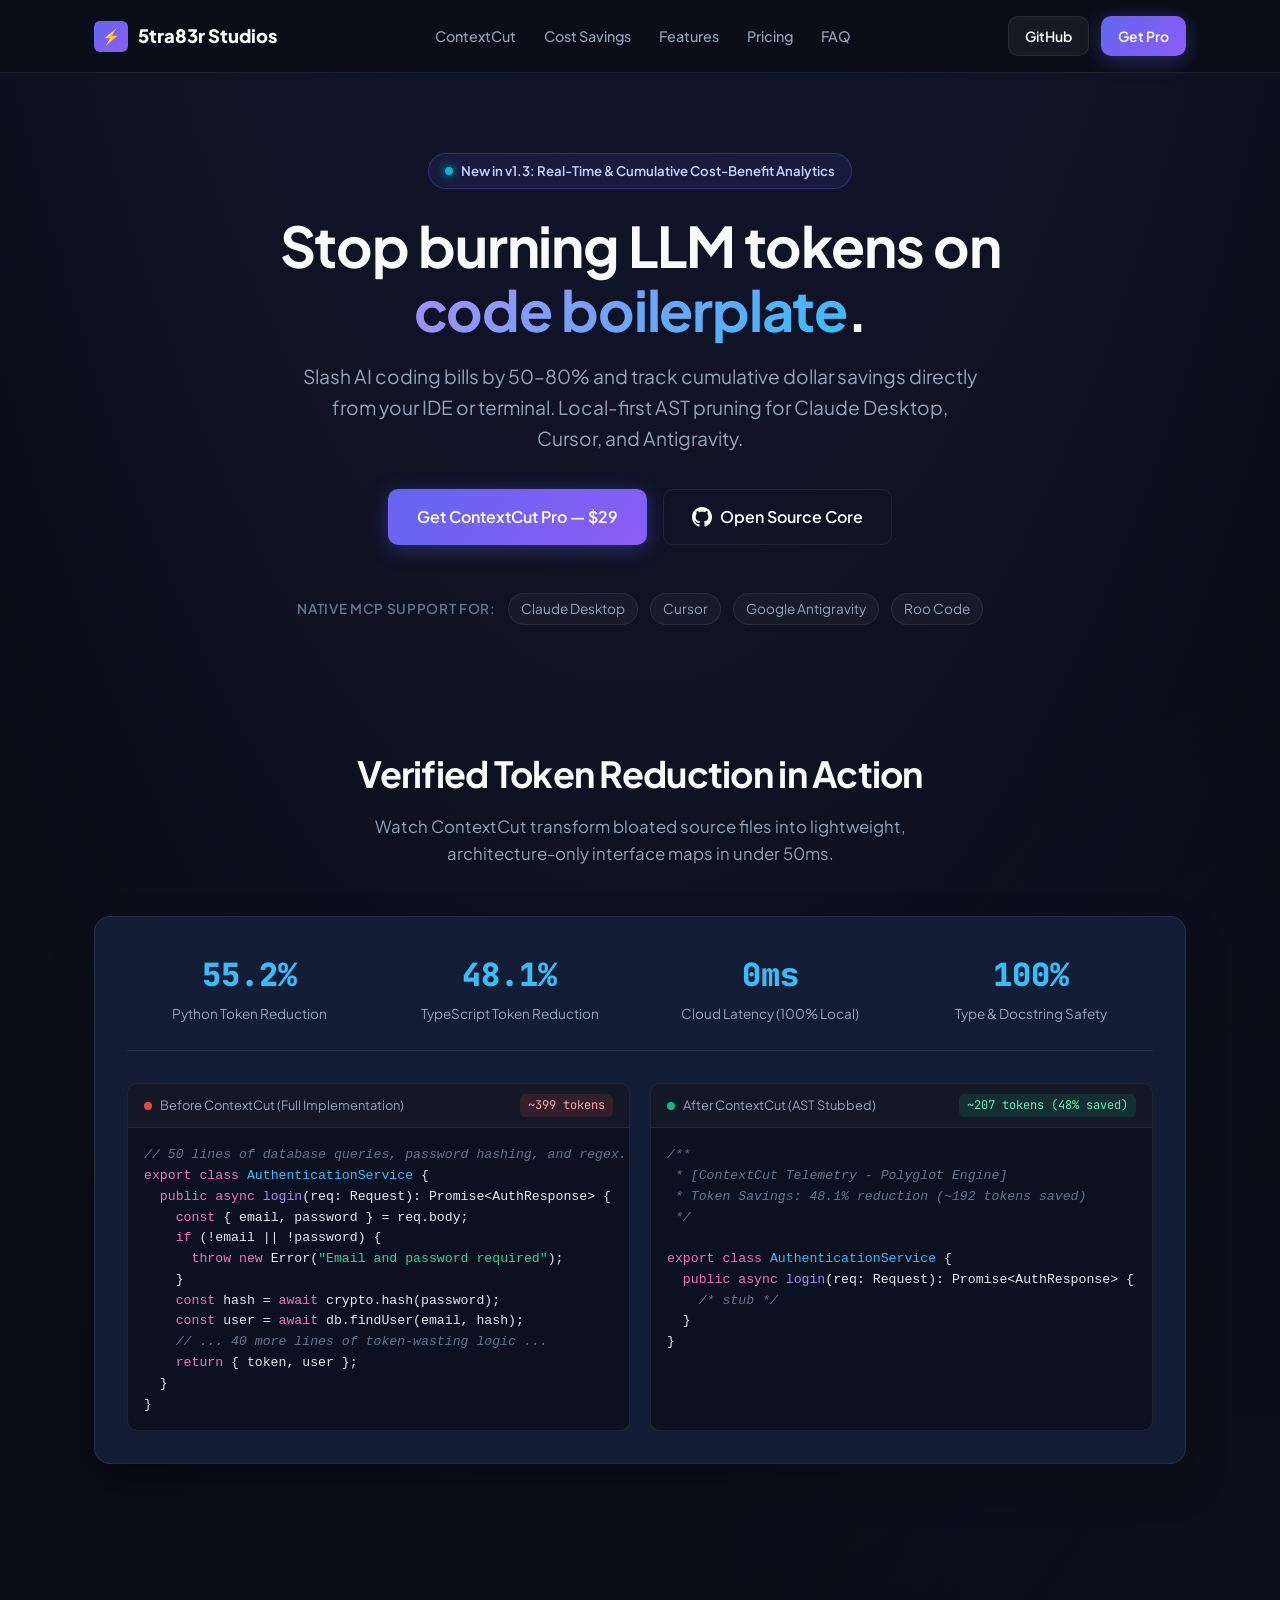
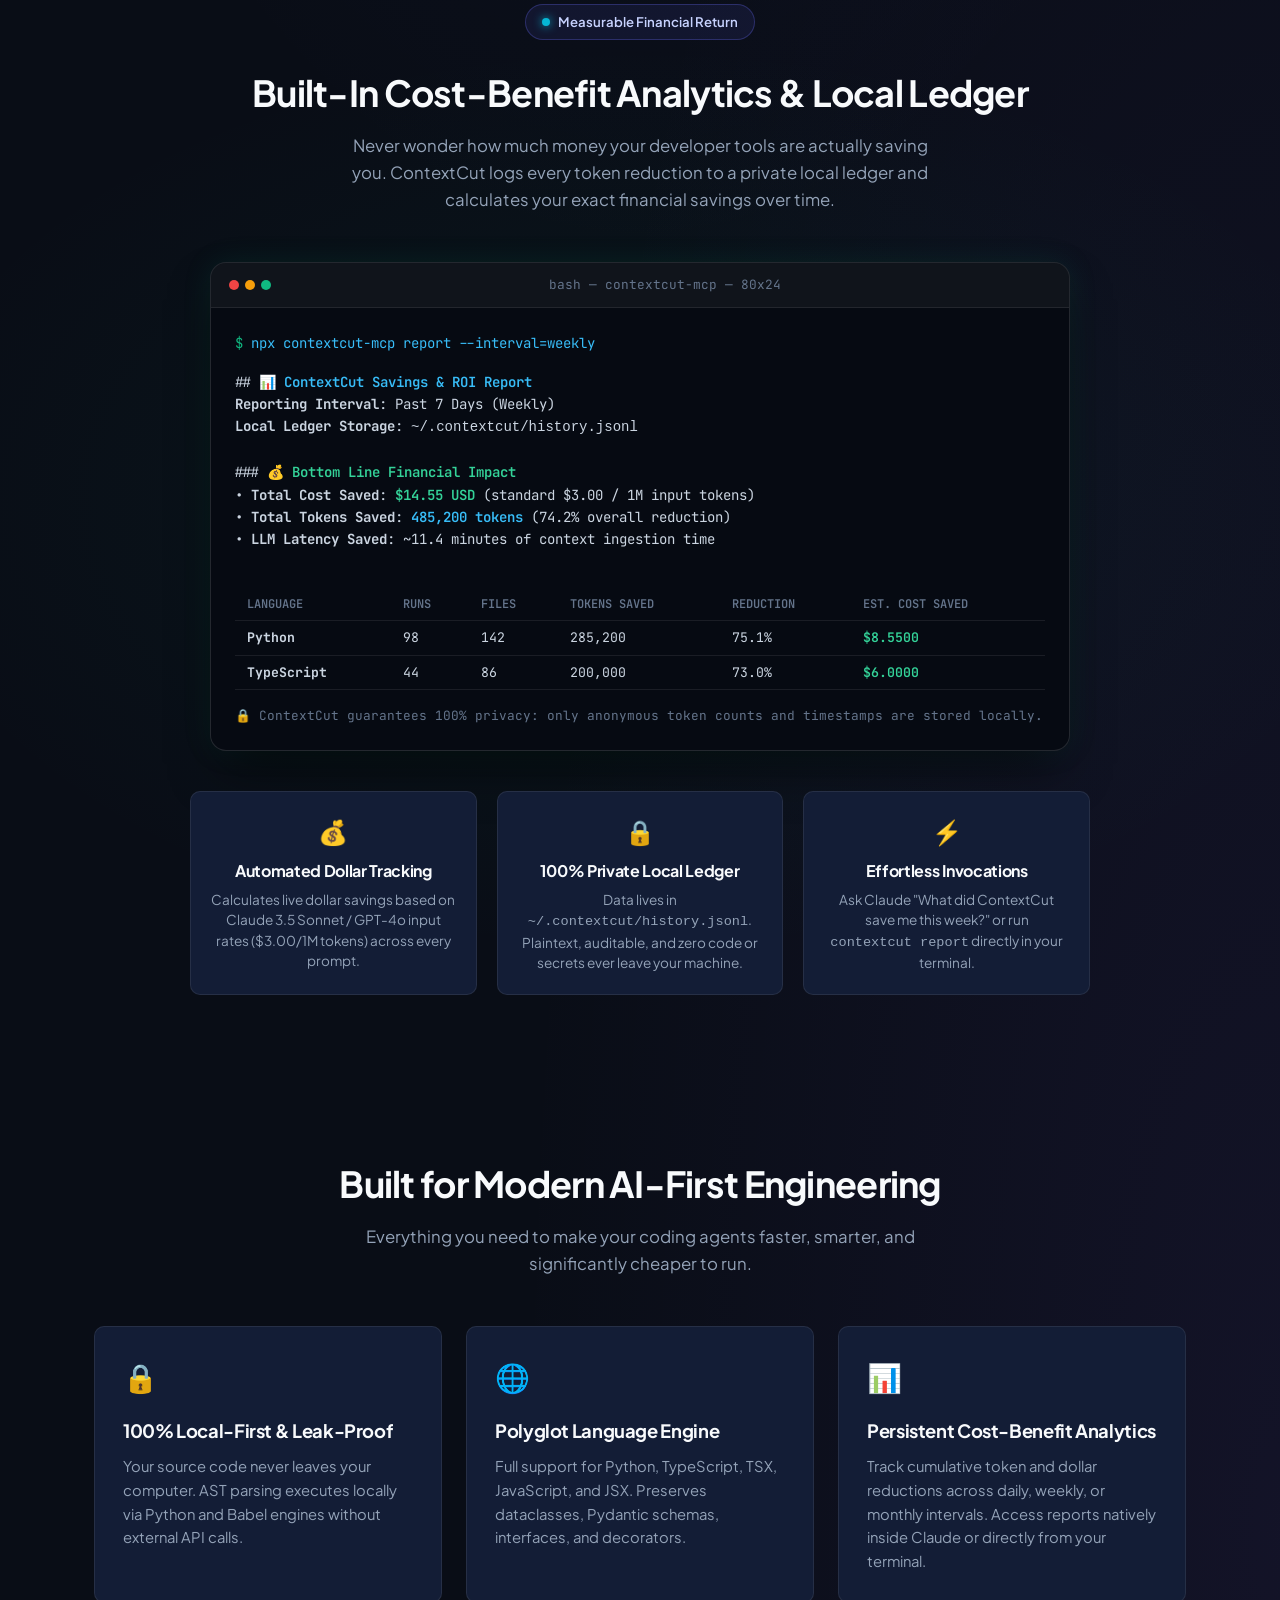
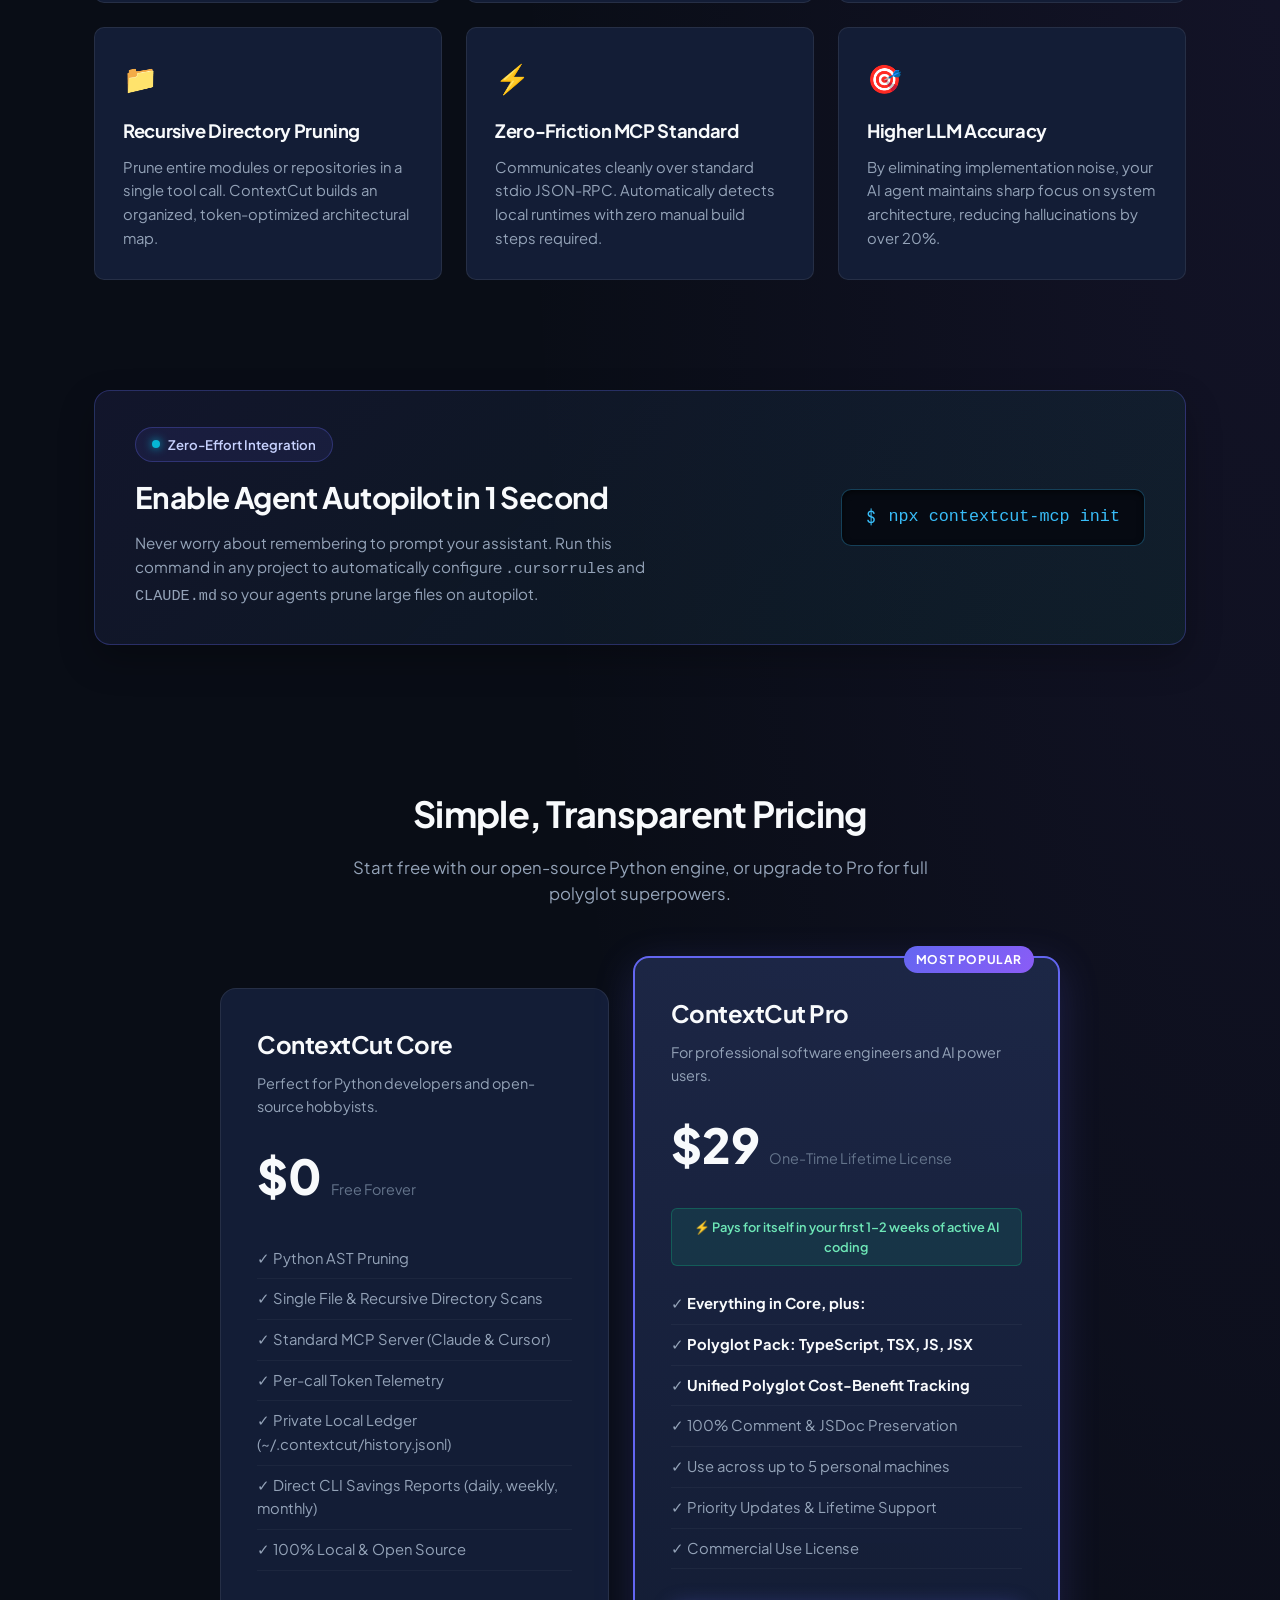
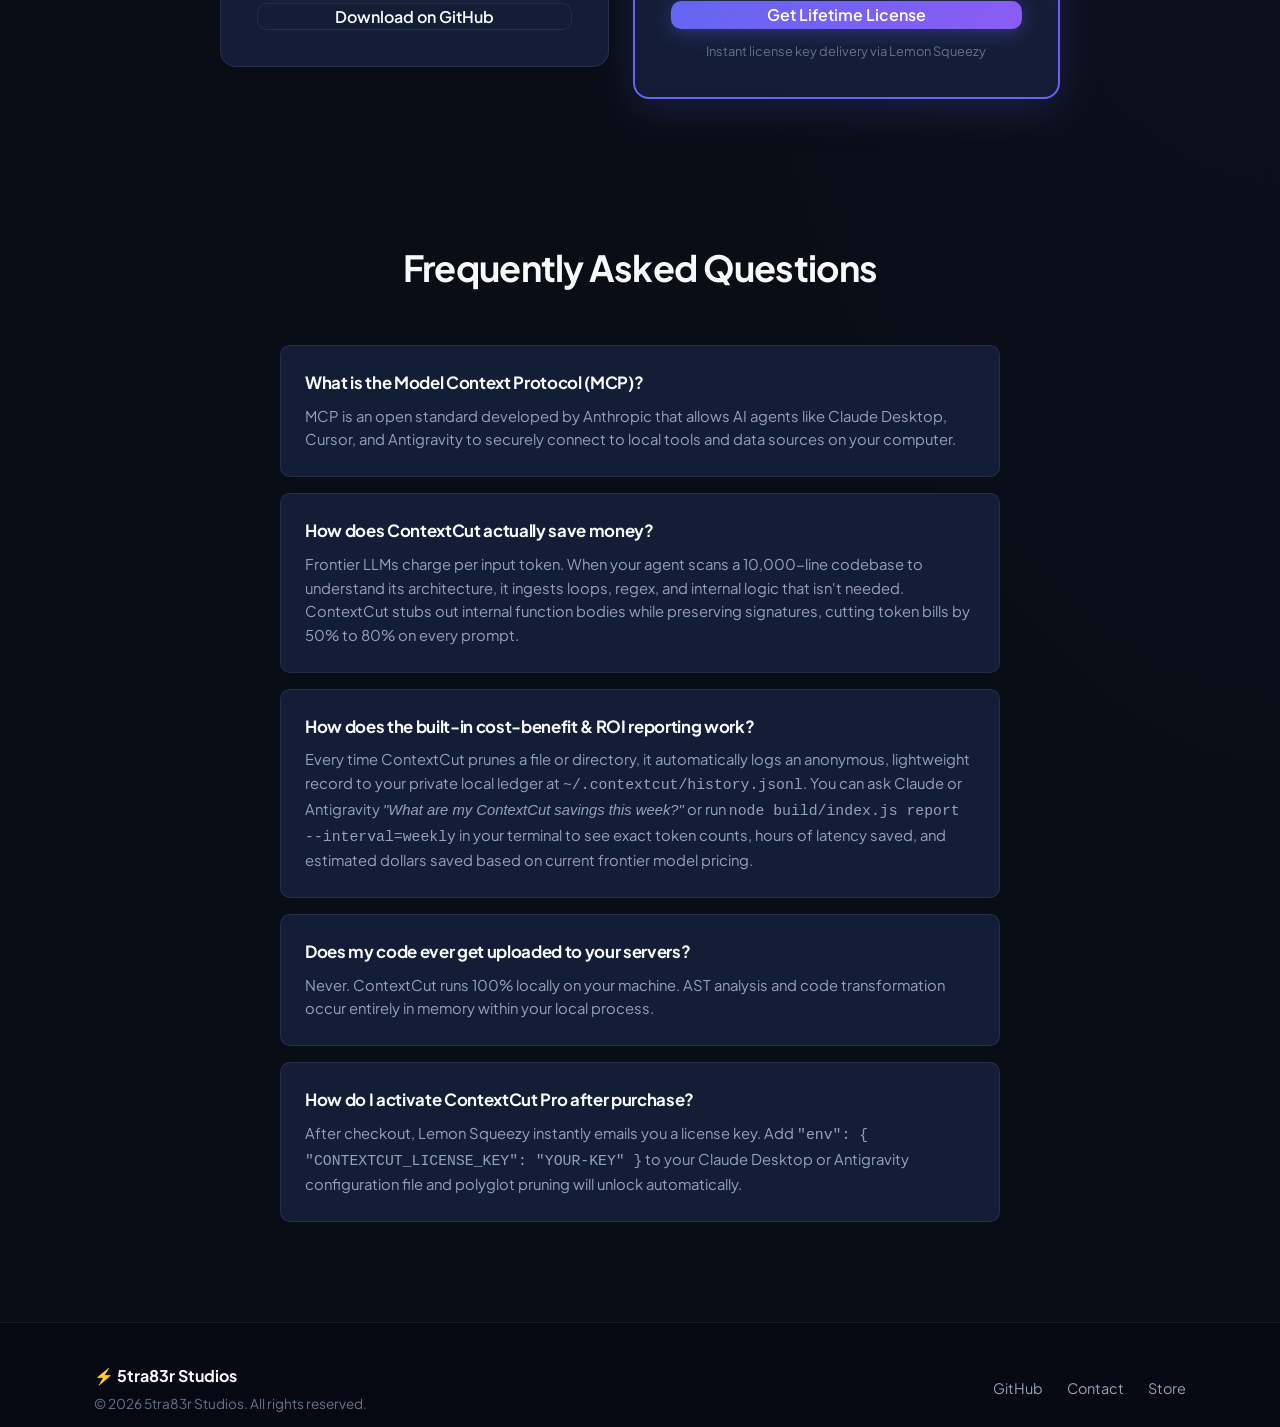
==== commit 7f4a8dd2: "feat(website): add 1-click agent autopilot setup banner" ====
--- a/index.html
+++ b/index.html
@@ -282,6 +282,28 @@
       </div>
     </section>
 
+    <!-- 1-Click Autopilot Setup Section -->
+    <section class="autopilot-section">
+      <div class="container">
+        <div class="autopilot-box">
+          <div class="autopilot-content">
+            <div class="badge-pill" style="margin-bottom: 12px;">
+              <span class="badge-dot"></span>
+              <span>Zero-Effort Integration</span>
+            </div>
+            <h2 class="section-title" style="font-size: 1.85rem; margin-bottom: 10px; text-align: left;">Enable Agent Autopilot in 1 Second</h2>
+            <p class="section-desc" style="text-align: left; margin: 0; font-size: 0.95rem; max-width: 540px;">
+              Never worry about remembering to prompt your assistant. Run this command in any project to automatically configure <code>.cursorrules</code> and <code>CLAUDE.md</code> so your agents prune large files on autopilot.
+            </p>
+          </div>
+          <div class="autopilot-code-bar">
+            <span>$</span>
+            <code>npx contextcut-mcp init</code>
+          </div>
+        </div>
+      </div>
+    </section>
+
     <!-- Pricing Section -->
     <section id="pricing" class="pricing-section">
       <div class="container">
--- a/styles.css
+++ b/styles.css
@@ -717,6 +717,38 @@
   margin-bottom: 18px;
 }
 
+/* Autopilot Mode Banner */
+.autopilot-section {
+  padding: 30px 0 60px;
+}
+
+.autopilot-box {
+  background: linear-gradient(135deg, rgba(99, 102, 241, 0.1), rgba(16, 185, 129, 0.08));
+  border: 1px solid rgba(99, 102, 241, 0.3);
+  border-radius: var(--radius-lg);
+  padding: 36px 40px;
+  display: flex;
+  align-items: center;
+  justify-content: space-between;
+  gap: 32px;
+  box-shadow: 0 15px 35px rgba(0, 0, 0, 0.25);
+}
+
+.autopilot-code-bar {
+  background-color: #060a12;
+  border: 1px solid rgba(56, 189, 248, 0.3);
+  border-radius: var(--radius-md);
+  padding: 14px 24px;
+  font-family: var(--font-mono);
+  font-size: 1.05rem;
+  color: #38bdf8;
+  display: inline-flex;
+  align-items: center;
+  gap: 12px;
+  box-shadow: inset 0 2px 6px rgba(0, 0, 0, 0.6);
+  white-space: nowrap;
+}
+
 /* Responsive */
 @media (max-width: 900px) {
   .hero-title { font-size: 2.5rem; }
@@ -725,4 +757,5 @@
   .code-compare-container { grid-template-columns: 1fr; }
   .telemetry-stats-grid { grid-template-columns: 1fr 1fr; }
   .roi-highlights-grid { grid-template-columns: 1fr; }
-}
+  .autopilot-box { flex-direction: column; text-align: center; padding: 24px; }
+}
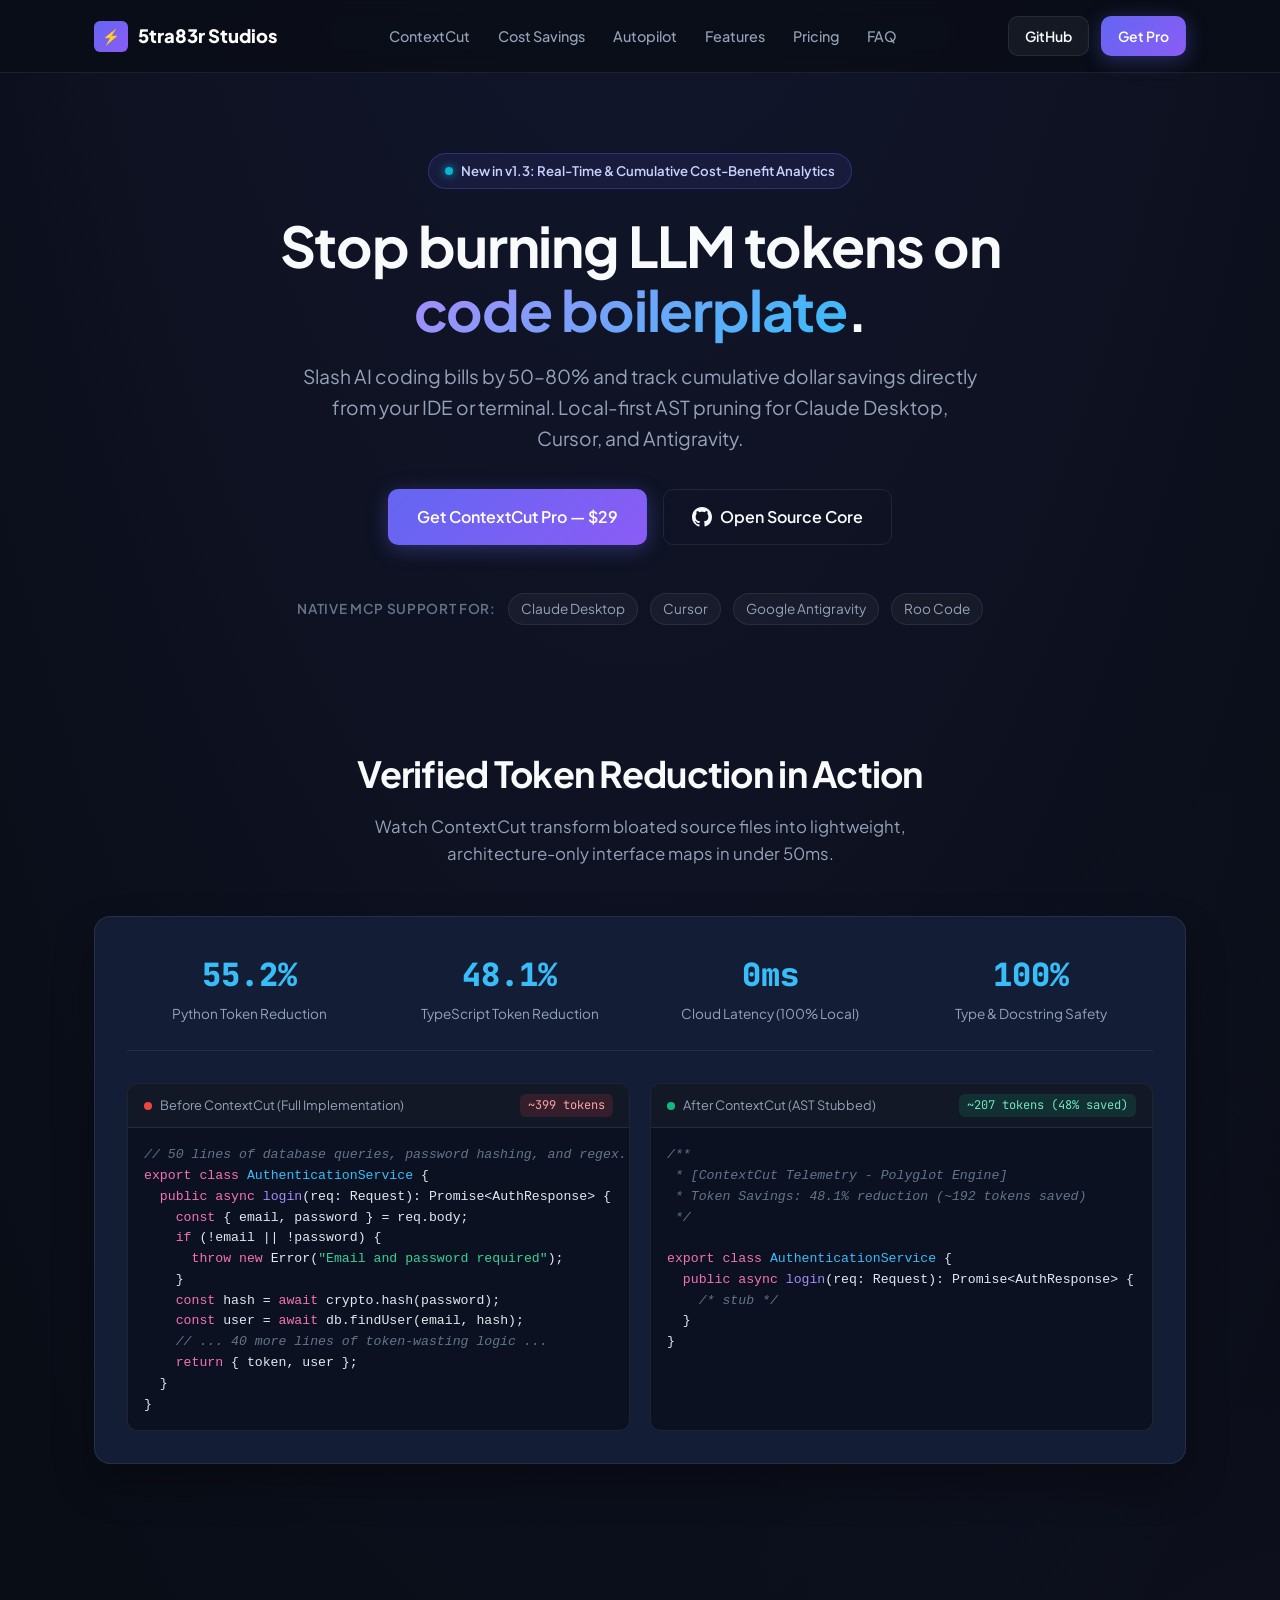
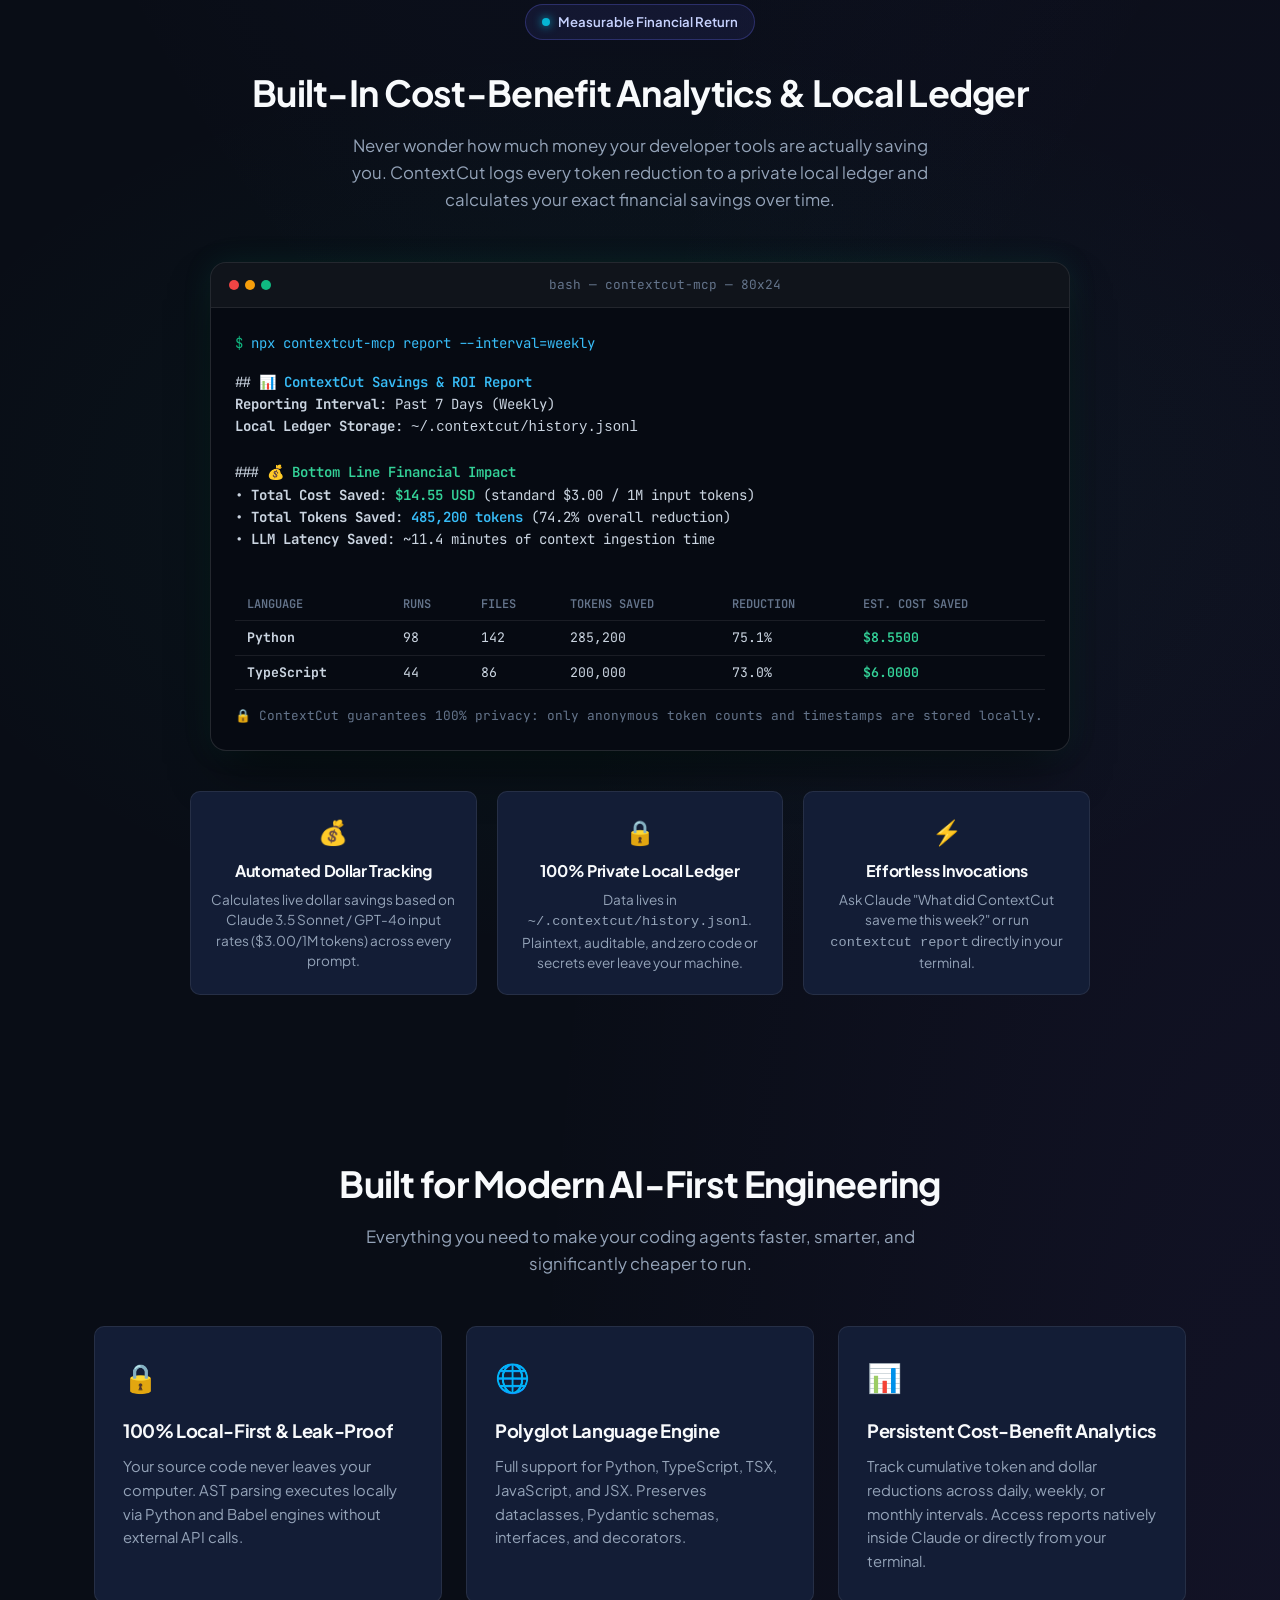
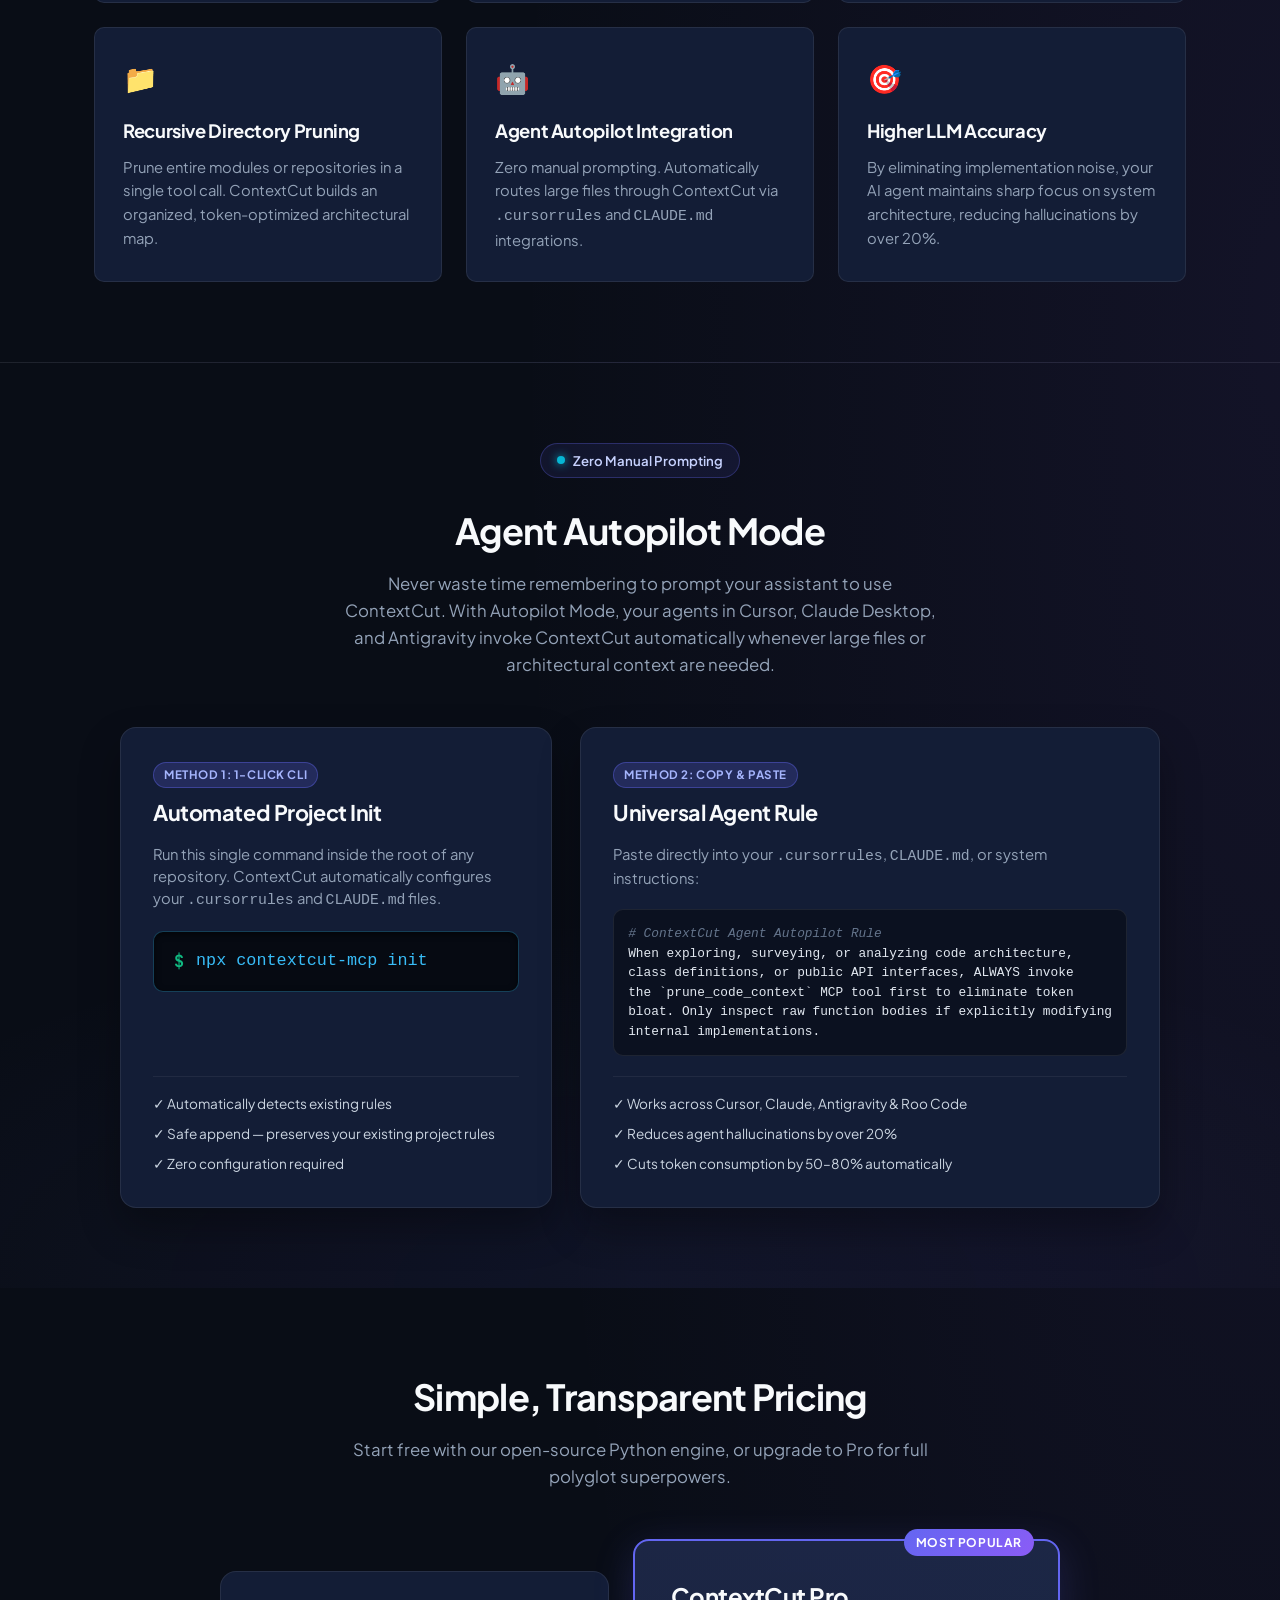
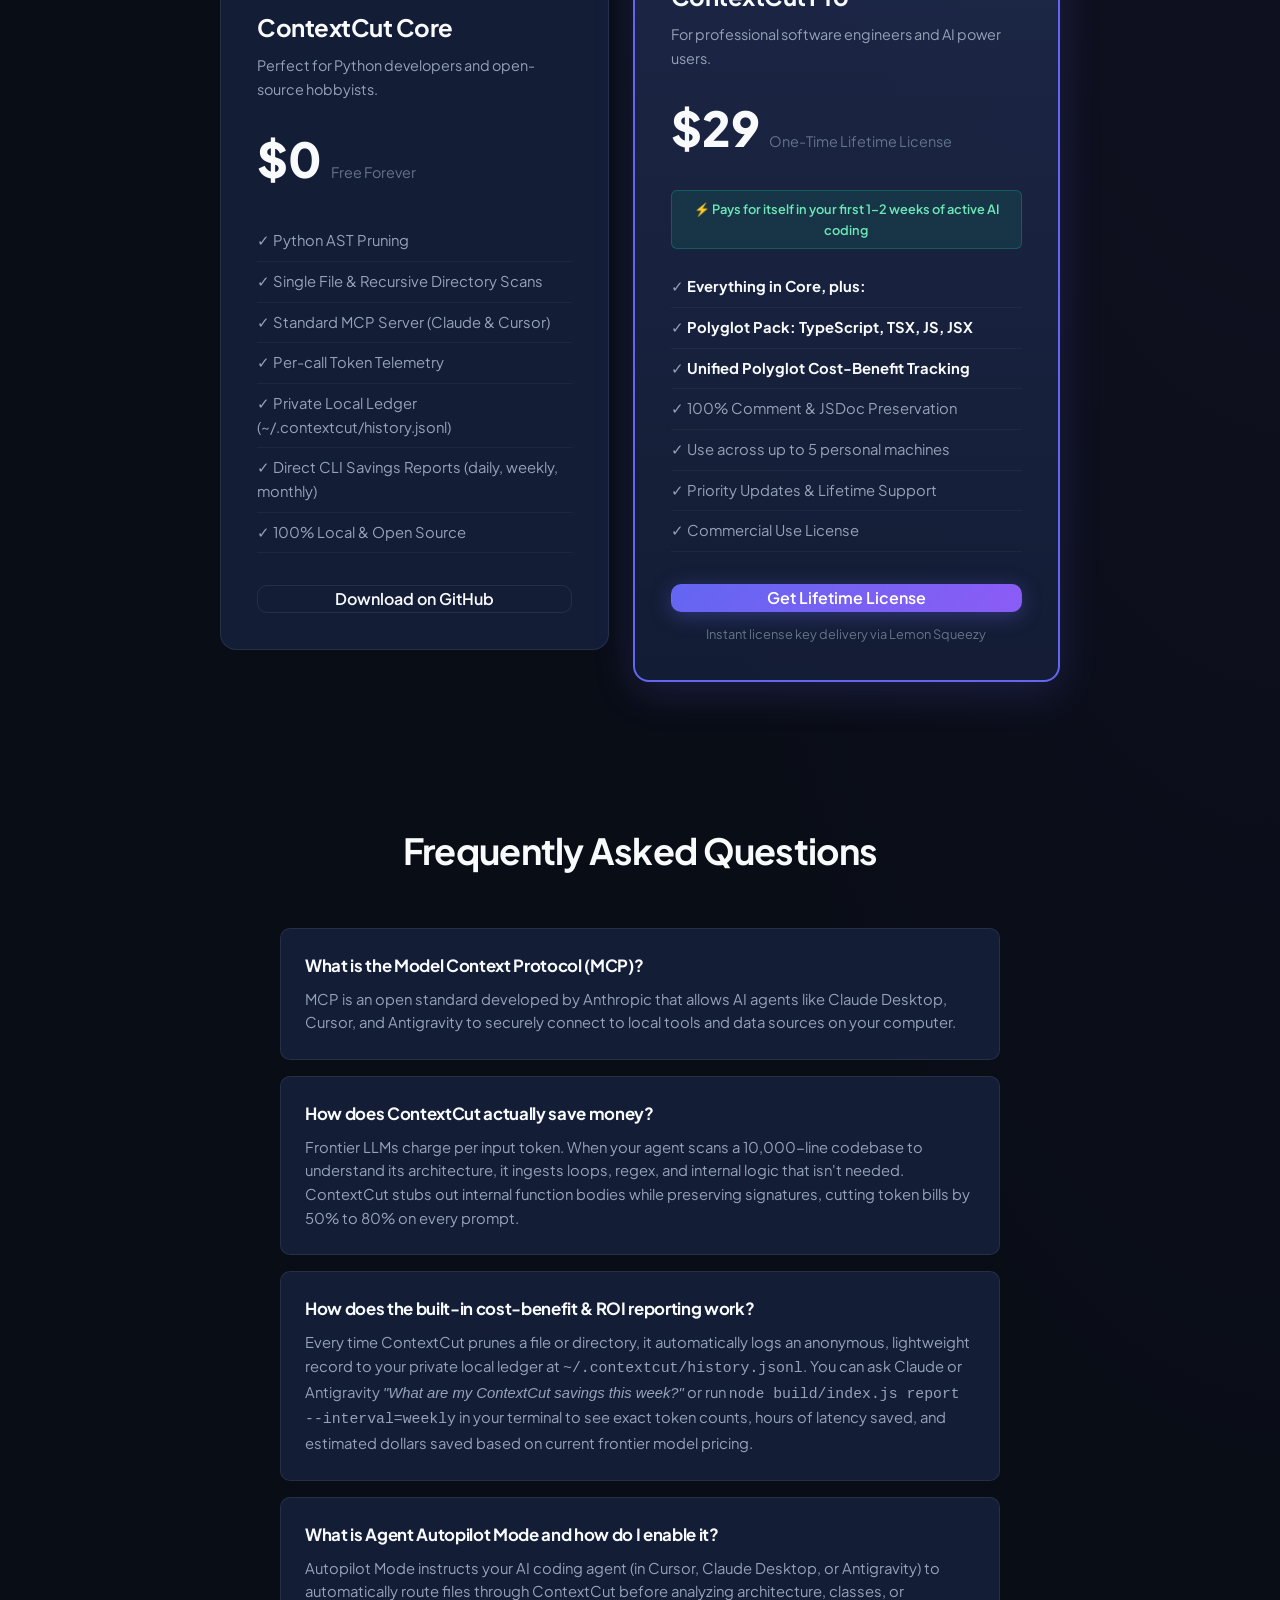
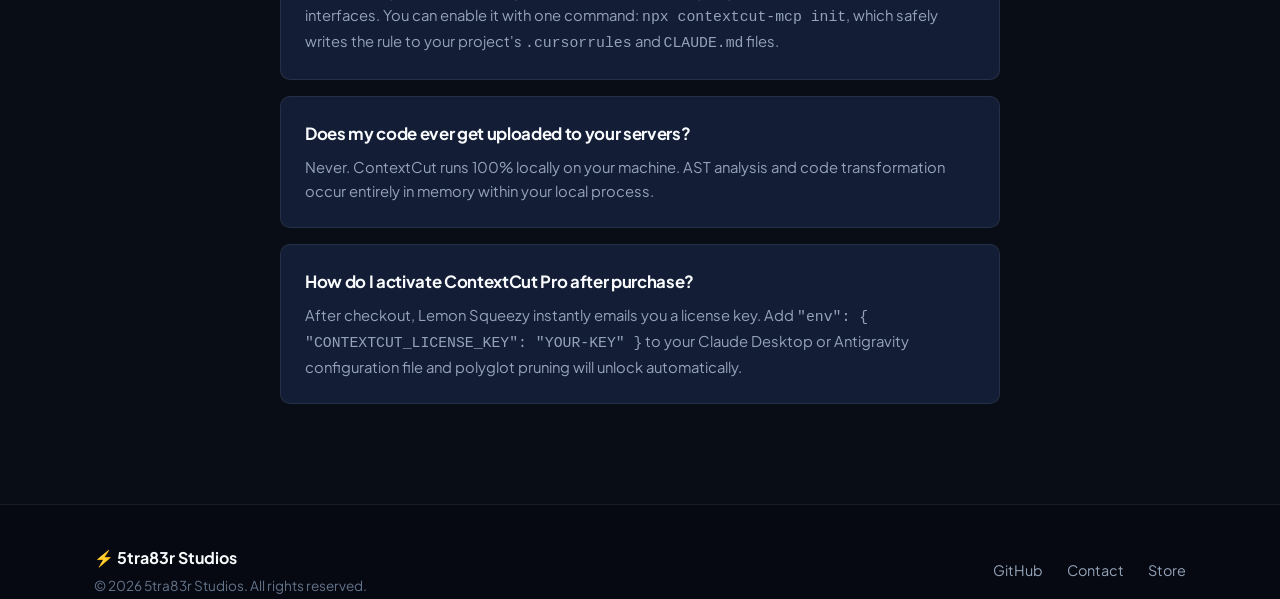
==== commit 573382d2: "feat(website): add dedicated Autopilot Mode showcase section and FAQ" ====
--- a/index.html
+++ b/index.html
@@ -22,6 +22,7 @@
       <nav class="nav-links">
         <a href="#product">ContextCut</a>
         <a href="#savings">Cost Savings</a>
+        <a href="#autopilot">Autopilot</a>
         <a href="#features">Features</a>
         <a href="#pricing">Pricing</a>
         <a href="#faq">FAQ</a>
@@ -268,9 +269,9 @@
           </div>
 
           <div class="feature-card">
-            <div class="feature-icon">⚡</div>
-            <h3 class="feature-title">Zero-Friction MCP Standard</h3>
-            <p class="feature-text">Communicates cleanly over standard stdio JSON-RPC. Automatically detects local runtimes with zero manual build steps required.</p>
+            <div class="feature-icon">🤖</div>
+            <h3 class="feature-title">Agent Autopilot Integration</h3>
+            <p class="feature-text">Zero manual prompting. Automatically routes large files through ContextCut via <code>.cursorrules</code> and <code>CLAUDE.md</code> integrations.</p>
           </div>
 
           <div class="feature-card">
@@ -282,23 +283,57 @@
       </div>
     </section>
 
-    <!-- 1-Click Autopilot Setup Section -->
-    <section class="autopilot-section">
-      <div class="container">
-        <div class="autopilot-box">
-          <div class="autopilot-content">
-            <div class="badge-pill" style="margin-bottom: 12px;">
-              <span class="badge-dot"></span>
-              <span>Zero-Effort Integration</span>
-            </div>
-            <h2 class="section-title" style="font-size: 1.85rem; margin-bottom: 10px; text-align: left;">Enable Agent Autopilot in 1 Second</h2>
-            <p class="section-desc" style="text-align: left; margin: 0; font-size: 0.95rem; max-width: 540px;">
-              Never worry about remembering to prompt your assistant. Run this command in any project to automatically configure <code>.cursorrules</code> and <code>CLAUDE.md</code> so your agents prune large files on autopilot.
-            </p>
-          </div>
-          <div class="autopilot-code-bar">
-            <span>$</span>
-            <code>npx contextcut-mcp init</code>
+    <!-- Dedicated Autopilot Mode Section -->
+    <section id="autopilot" class="autopilot-section">
+      <div class="container">
+        <div class="section-header">
+          <div class="badge-pill">
+            <span class="badge-dot"></span>
+            <span>Zero Manual Prompting</span>
+          </div>
+          <h2 class="section-title">Agent Autopilot Mode</h2>
+          <p class="section-desc">Never waste time remembering to prompt your assistant to use ContextCut. With Autopilot Mode, your agents in Cursor, Claude Desktop, and Antigravity invoke ContextCut automatically whenever large files or architectural context are needed.</p>
+        </div>
+
+        <div class="autopilot-grid">
+          <!-- Card 1: 1-Click CLI Init -->
+          <div class="autopilot-card">
+            <div class="autopilot-card-header">
+              <span class="autopilot-step-badge">METHOD 1: 1-CLICK CLI</span>
+              <h3>Automated Project Init</h3>
+            </div>
+            <p>Run this single command inside the root of any repository. ContextCut automatically configures your <code>.cursorrules</code> and <code>CLAUDE.md</code> files.</p>
+            <div class="autopilot-code-block">
+              <span class="prompt-symbol" style="color: #10b981; font-weight: bold;">$</span>
+              <code>npx contextcut-mcp init</code>
+            </div>
+            <ul class="autopilot-card-checks">
+              <li>✓ Automatically detects existing rules</li>
+              <li>✓ Safe append — preserves your existing project rules</li>
+              <li>✓ Zero configuration required</li>
+            </ul>
+          </div>
+
+          <!-- Card 2: Manual Rule Copy-Paste -->
+          <div class="autopilot-card">
+            <div class="autopilot-card-header">
+              <span class="autopilot-step-badge">METHOD 2: COPY & PASTE</span>
+              <h3>Universal Agent Rule</h3>
+            </div>
+            <p>Paste directly into your <code>.cursorrules</code>, <code>CLAUDE.md</code>, or system instructions:</p>
+            <div class="code-panel">
+              <pre><code><span class="comment"># ContextCut Agent Autopilot Rule</span>
+When exploring, surveying, or analyzing code architecture,
+class definitions, or public API interfaces, ALWAYS invoke
+the `prune_code_context` MCP tool first to eliminate token
+bloat. Only inspect raw function bodies if explicitly modifying
+internal implementations.</code></pre>
+            </div>
+            <ul class="autopilot-card-checks">
+              <li>✓ Works across Cursor, Claude, Antigravity & Roo Code</li>
+              <li>✓ Reduces agent hallucinations by over 20%</li>
+              <li>✓ Cuts token consumption by 50–80% automatically</li>
+            </ul>
           </div>
         </div>
       </div>
@@ -387,6 +422,11 @@
           </div>
 
           <div class="faq-item">
+            <h4>What is Agent Autopilot Mode and how do I enable it?</h4>
+            <p>Autopilot Mode instructs your AI coding agent (in Cursor, Claude Desktop, or Antigravity) to automatically route files through ContextCut before analyzing architecture, classes, or interfaces. You can enable it with one command: <code>npx contextcut-mcp init</code>, which safely writes the rule to your project's <code>.cursorrules</code> and <code>CLAUDE.md</code> files.</p>
+          </div>
+
+          <div class="faq-item">
             <h4>Does my code ever get uploaded to your servers?</h4>
             <p>Never. ContextCut runs 100% locally on your machine. AST analysis and code transformation occur entirely in memory within your local process.</p>
           </div>
--- a/styles.css
+++ b/styles.css
@@ -717,36 +717,106 @@
   margin-bottom: 18px;
 }
 
-/* Autopilot Mode Banner */
+/* Dedicated Autopilot Section */
 .autopilot-section {
-  padding: 30px 0 60px;
-}
-
-.autopilot-box {
-  background: linear-gradient(135deg, rgba(99, 102, 241, 0.1), rgba(16, 185, 129, 0.08));
-  border: 1px solid rgba(99, 102, 241, 0.3);
+  padding: 80px 0;
+  border-top: 1px solid var(--border-color);
+  background: radial-gradient(ellipse 70% 40% at 50% 100%, rgba(99, 102, 241, 0.08), transparent);
+}
+
+.autopilot-grid {
+  display: grid;
+  grid-template-columns: 1fr 1fr;
+  gap: 28px;
+  max-width: 1040px;
+  margin: 0 auto;
+}
+
+.autopilot-card {
+  background-color: var(--bg-card);
+  border: 1px solid var(--border-color);
   border-radius: var(--radius-lg);
-  padding: 36px 40px;
-  display: flex;
-  align-items: center;
-  justify-content: space-between;
-  gap: 32px;
-  box-shadow: 0 15px 35px rgba(0, 0, 0, 0.25);
-}
-
-.autopilot-code-bar {
+  padding: 32px;
+  display: flex;
+  flex-direction: column;
+  box-shadow: 0 20px 40px rgba(0, 0, 0, 0.3);
+  transition: transform 0.2s ease, border-color 0.2s ease;
+}
+
+.autopilot-card:hover {
+  border-color: var(--border-glow);
+  transform: translateY(-3px);
+}
+
+.autopilot-card-header {
+  margin-bottom: 12px;
+}
+
+.autopilot-card-header h3 {
+  font-size: 1.35rem;
+  margin-top: 8px;
+}
+
+.autopilot-step-badge {
+  display: inline-block;
+  background: rgba(99, 102, 241, 0.2);
+  color: #a5b4fc;
+  border: 1px solid rgba(99, 102, 241, 0.4);
+  padding: 3px 10px;
+  border-radius: var(--radius-full);
+  font-size: 0.725rem;
+  font-weight: 700;
+  letter-spacing: 0.05em;
+}
+
+.autopilot-card p {
+  color: var(--text-secondary);
+  font-size: 0.925rem;
+  margin-bottom: 20px;
+  line-height: 1.5;
+}
+
+.autopilot-code-block {
   background-color: #060a12;
   border: 1px solid rgba(56, 189, 248, 0.3);
   border-radius: var(--radius-md);
-  padding: 14px 24px;
+  padding: 16px 20px;
   font-family: var(--font-mono);
   font-size: 1.05rem;
   color: #38bdf8;
-  display: inline-flex;
+  display: flex;
   align-items: center;
   gap: 12px;
+  margin-bottom: 20px;
   box-shadow: inset 0 2px 6px rgba(0, 0, 0, 0.6);
-  white-space: nowrap;
+}
+
+.autopilot-card .code-panel {
+  margin-bottom: 20px;
+}
+
+.autopilot-card .code-panel pre {
+  font-size: 0.8rem;
+  line-height: 1.45;
+  padding: 14px;
+}
+
+.autopilot-card-checks {
+  list-style: none;
+  margin-top: auto;
+  display: flex;
+  flex-direction: column;
+  gap: 8px;
+  border-top: 1px solid rgba(255, 255, 255, 0.06);
+  padding-top: 16px;
+  font-size: 0.85rem;
+  color: #cbd5e1;
+}
+
+.autopilot-card-checks li {
+  display: flex;
+  align-items: center;
+  gap: 8px;
 }
 
 /* Responsive */
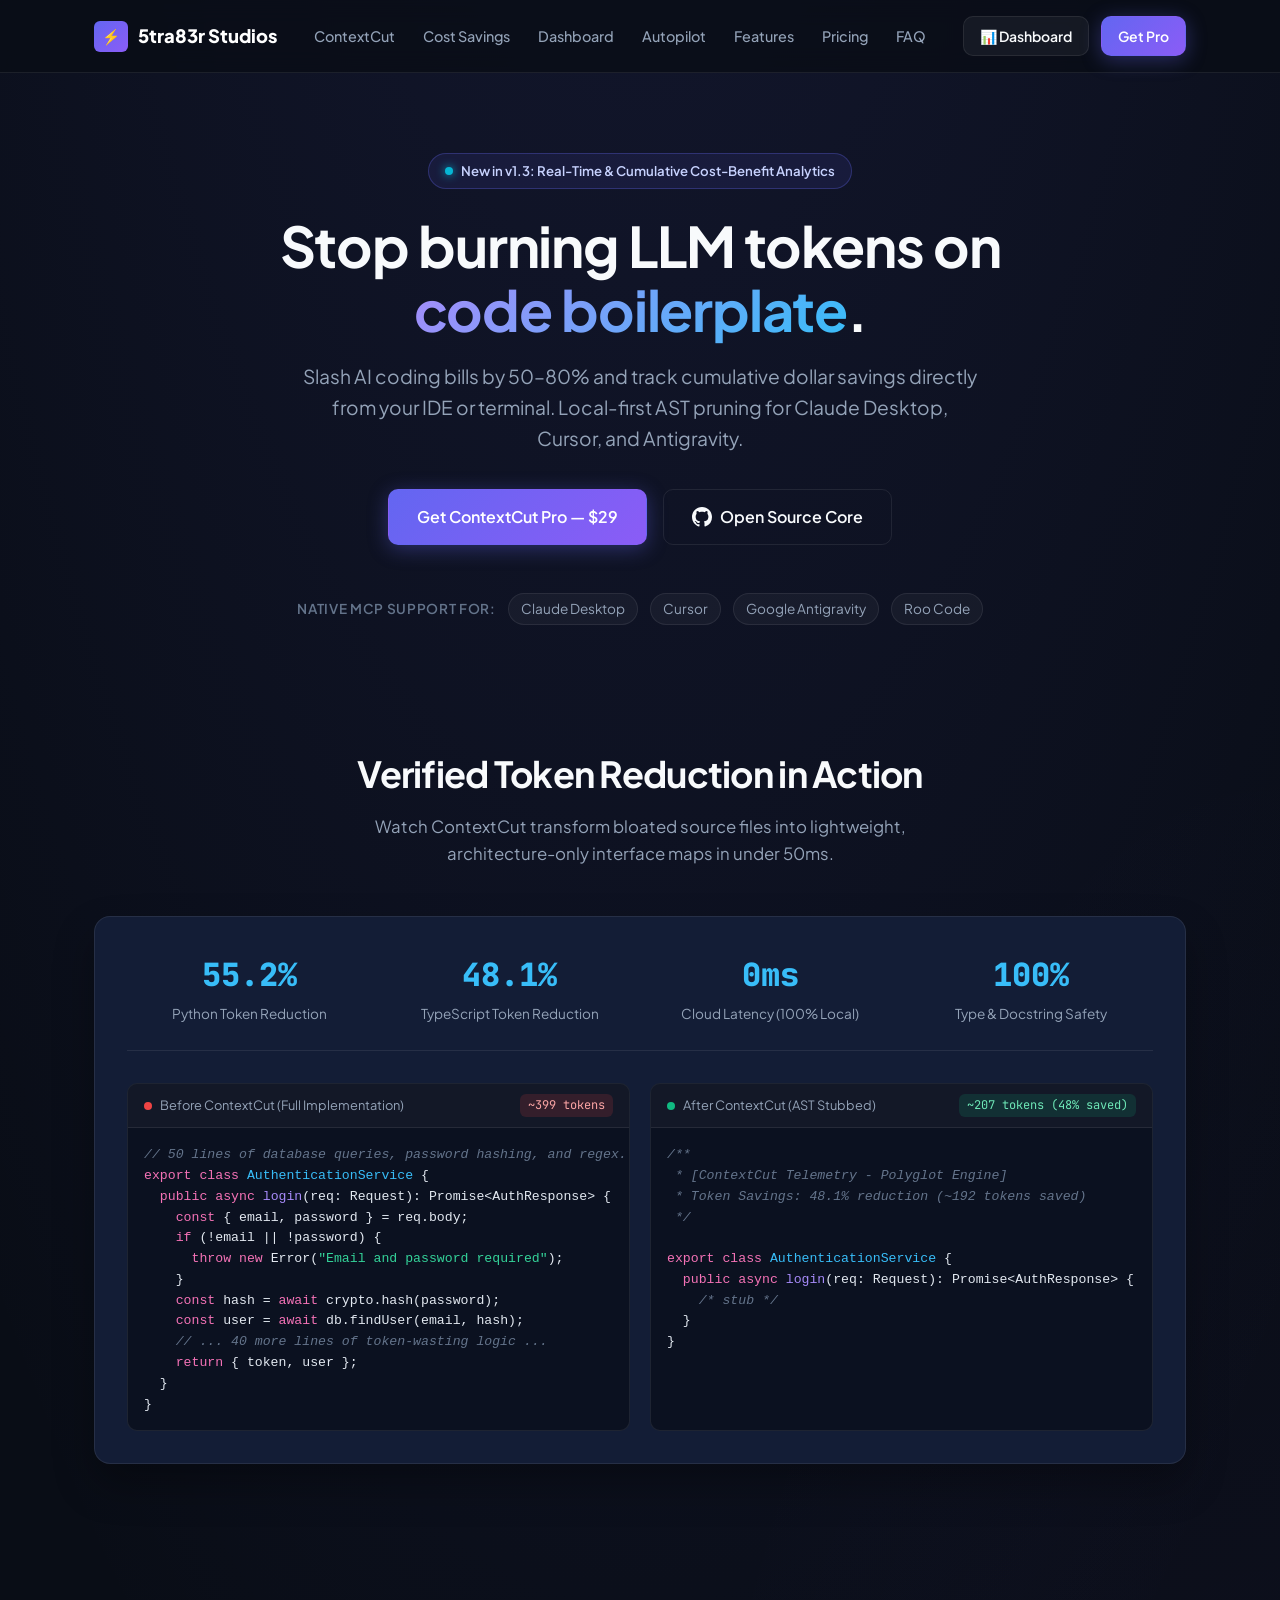
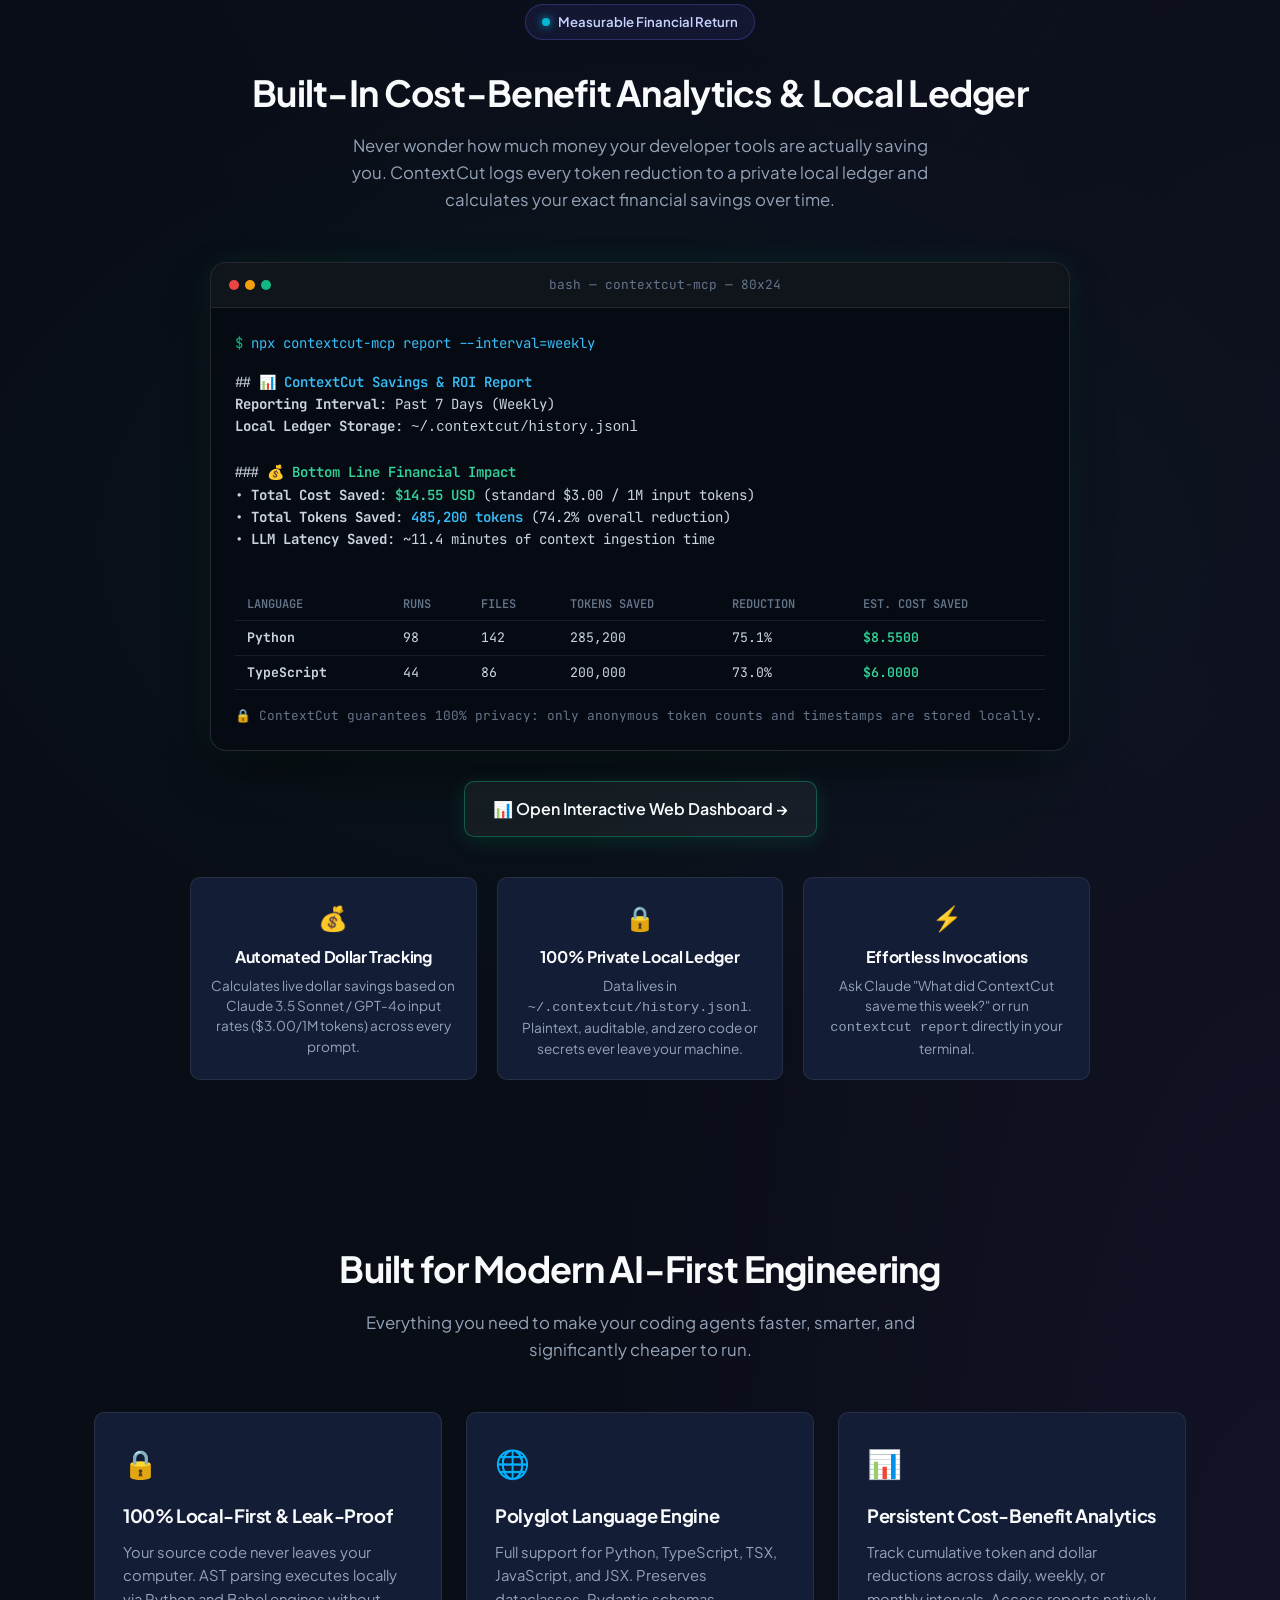
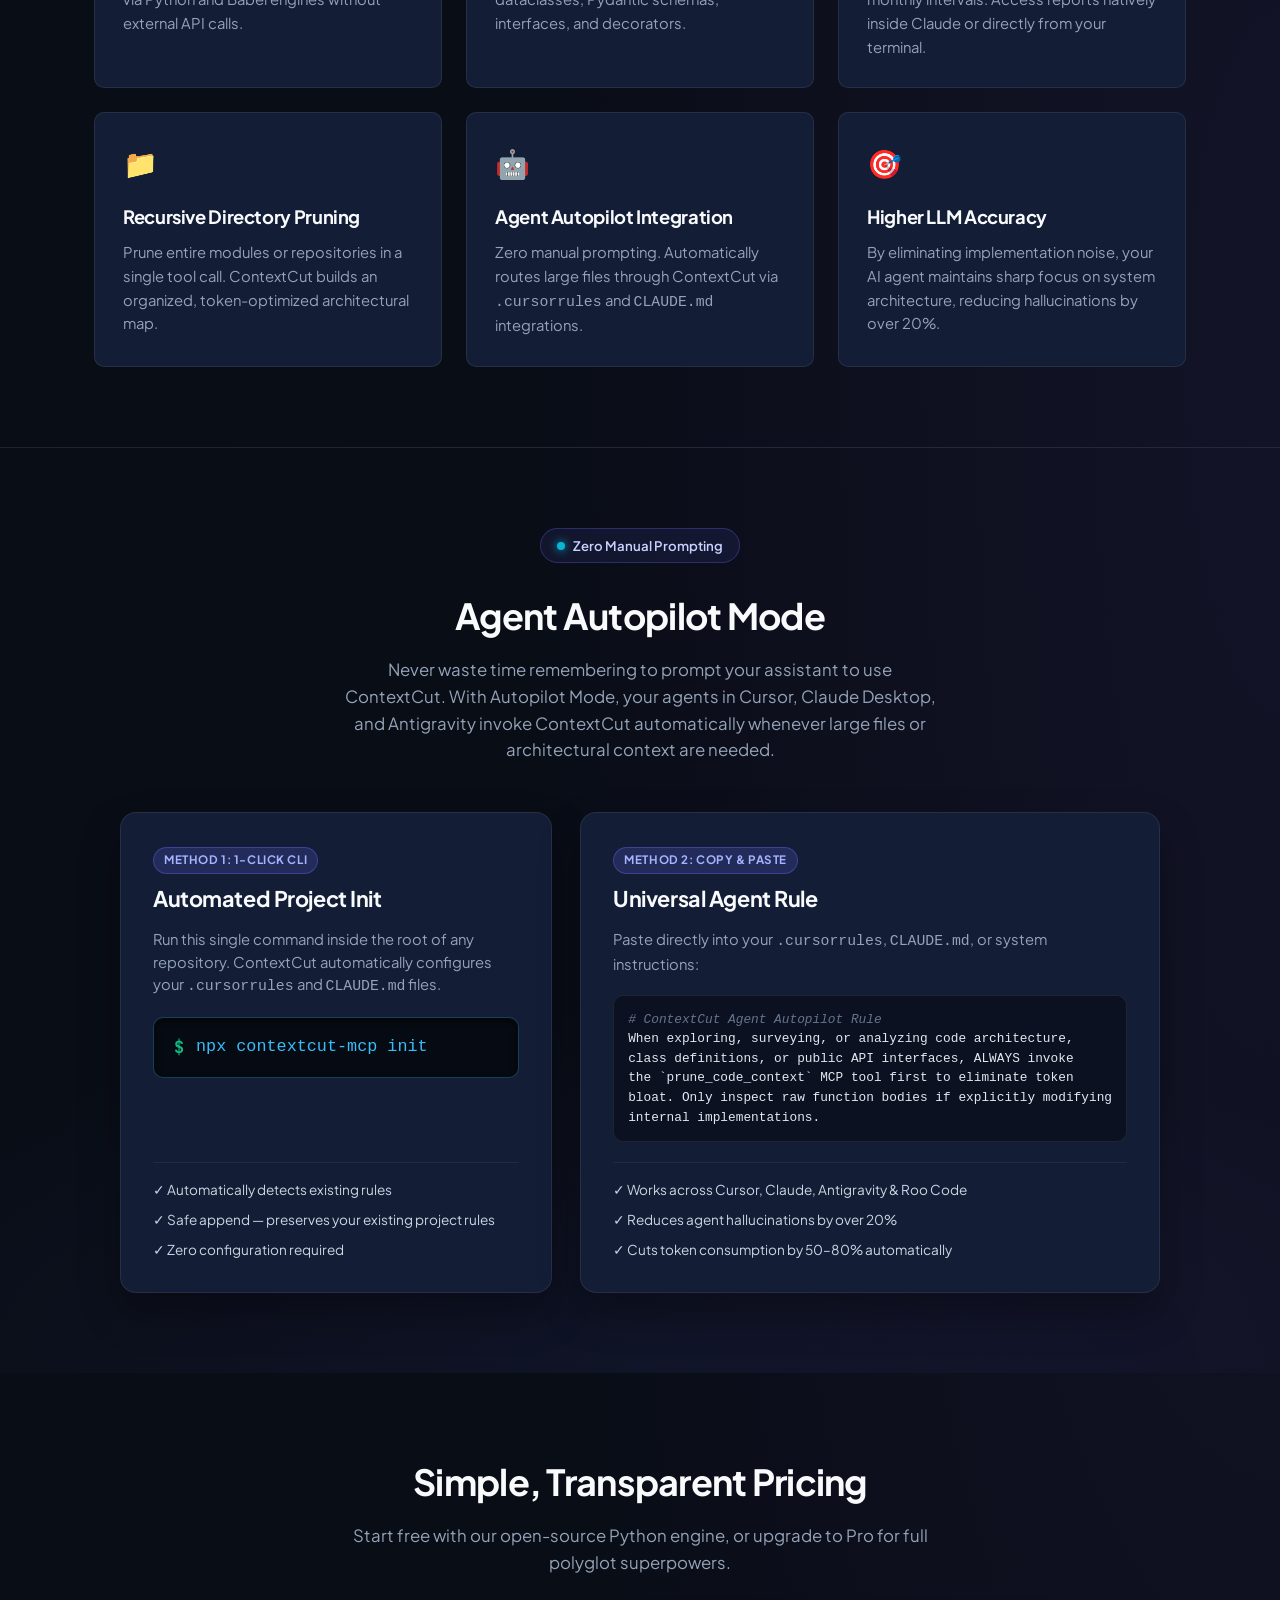
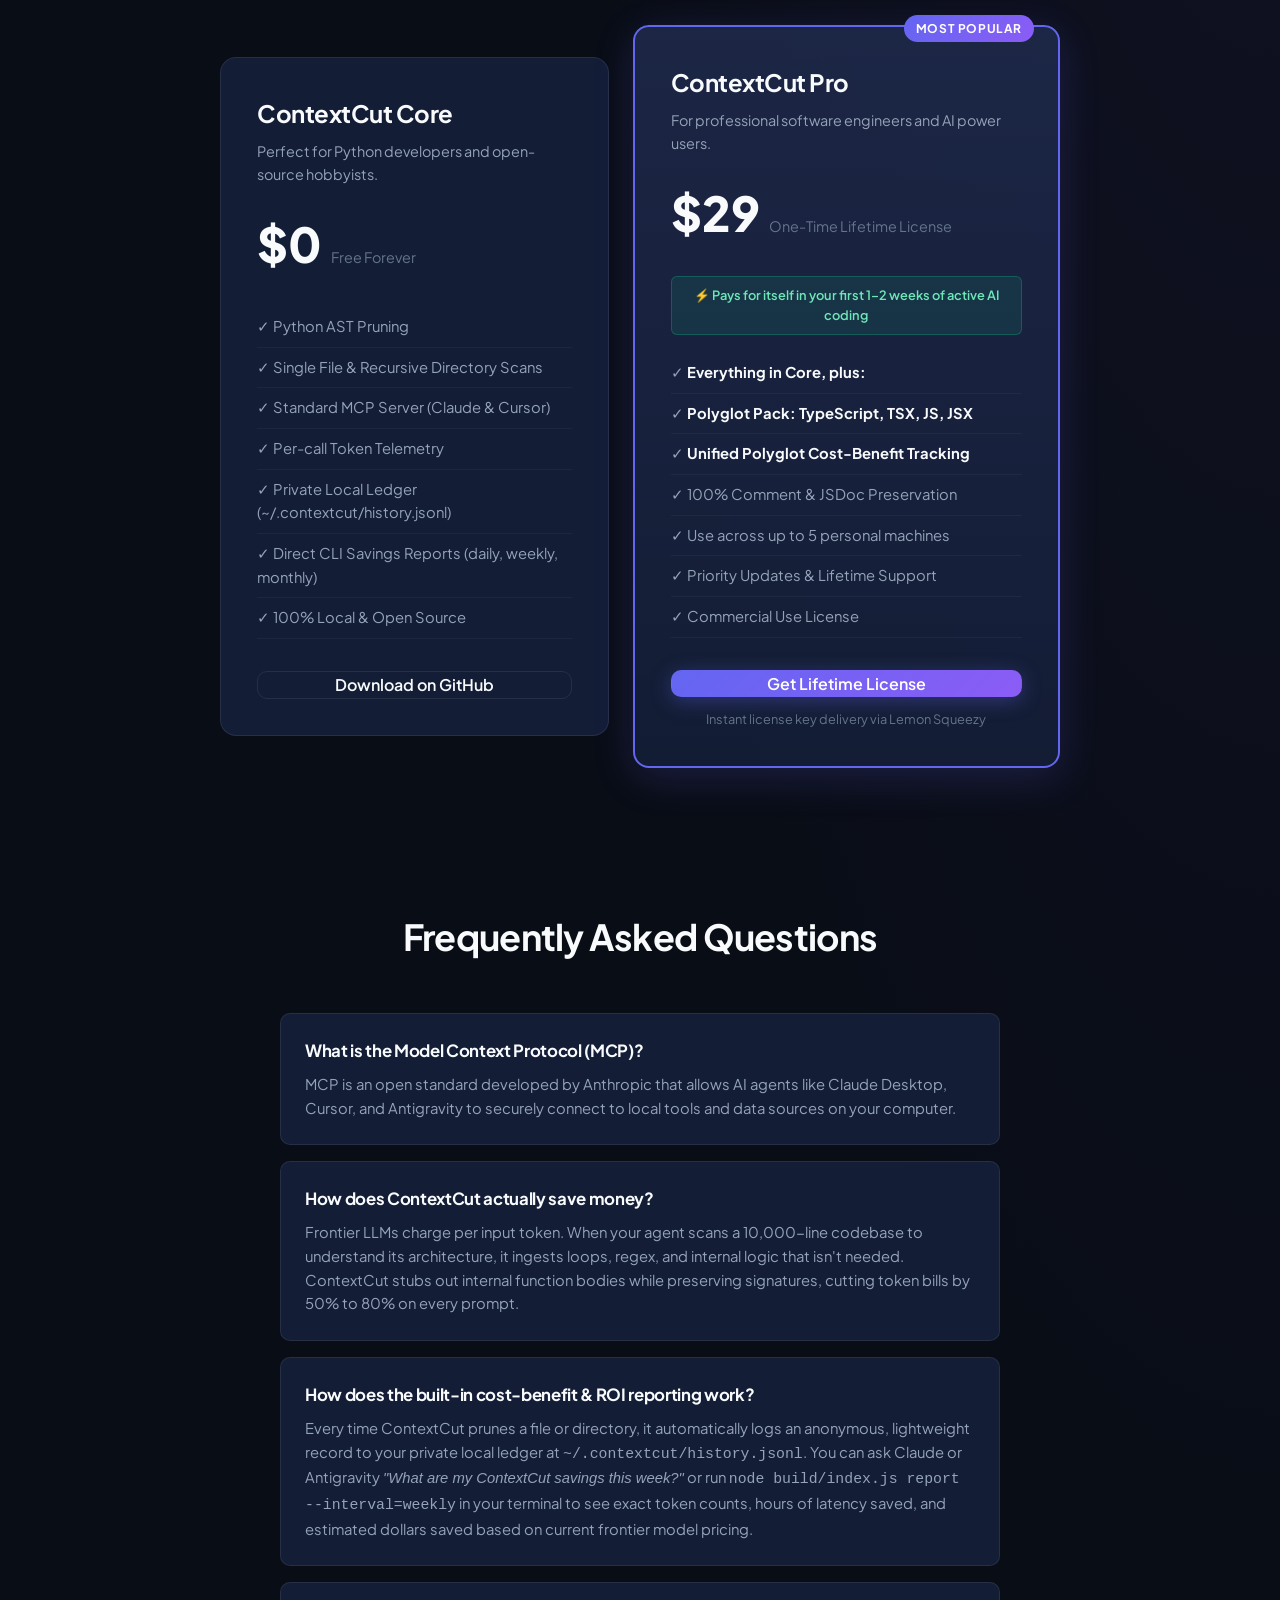
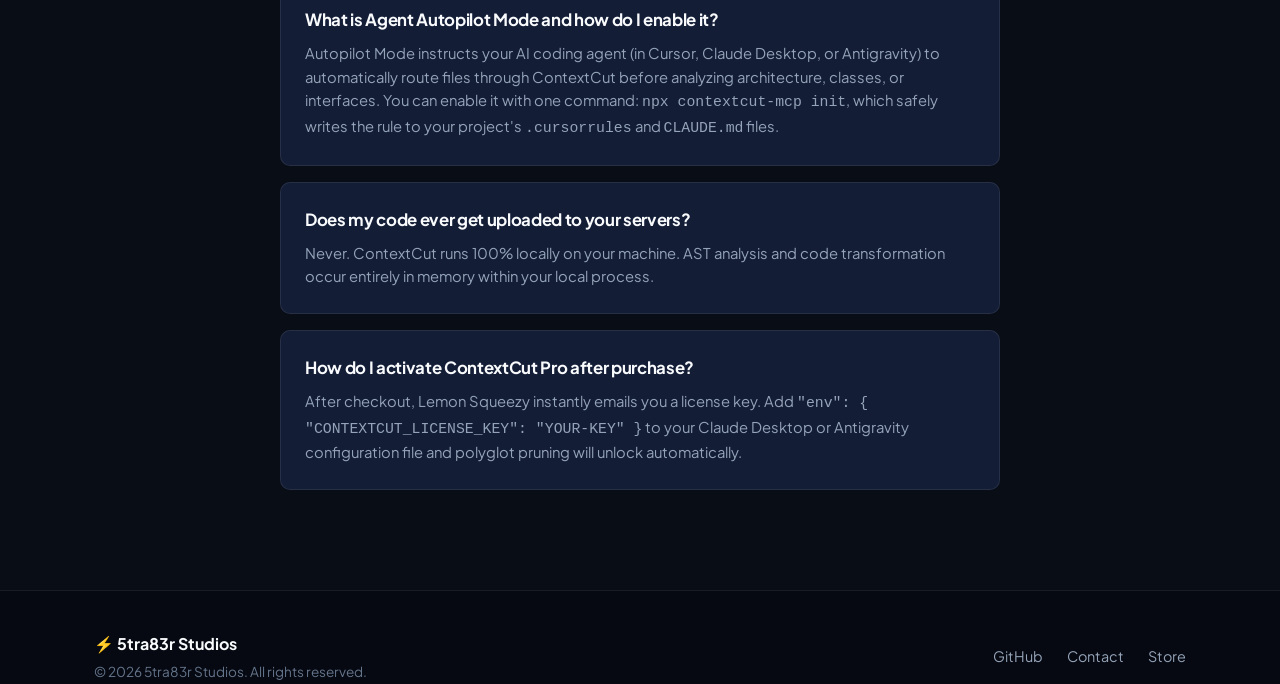
==== commit a392c027: "feat(viewer): add standalone executive ROI dashboard and navigation links" ====
--- a/index.html
+++ b/index.html
@@ -22,13 +22,14 @@
       <nav class="nav-links">
         <a href="#product">ContextCut</a>
         <a href="#savings">Cost Savings</a>
+        <a href="viewer/">Dashboard</a>
         <a href="#autopilot">Autopilot</a>
         <a href="#features">Features</a>
         <a href="#pricing">Pricing</a>
         <a href="#faq">FAQ</a>
       </nav>
       <div class="nav-actions">
-        <a href="https://github.com/j-straber/contextcut-mcp" target="_blank" class="btn btn-secondary btn-sm">GitHub</a>
+        <a href="viewer/" class="btn btn-secondary btn-sm">📊 Dashboard</a>
         <a href="#pricing" class="btn btn-primary btn-sm">Get Pro</a>
       </div>
     </div>
@@ -214,6 +215,12 @@
           </div>
         </div>
 
+        <div style="text-align: center; margin: -10px auto 40px;">
+          <a href="viewer/" class="btn btn-secondary btn-lg" style="border-color: rgba(16, 185, 129, 0.4); box-shadow: 0 4px 20px rgba(16, 185, 129, 0.15);">
+            <span>📊 Open Interactive Web Dashboard &rarr;</span>
+          </a>
+        </div>
+
         <!-- 3 Feature Highlight Boxes -->
         <div class="roi-highlights-grid">
           <div class="roi-highlight-item">
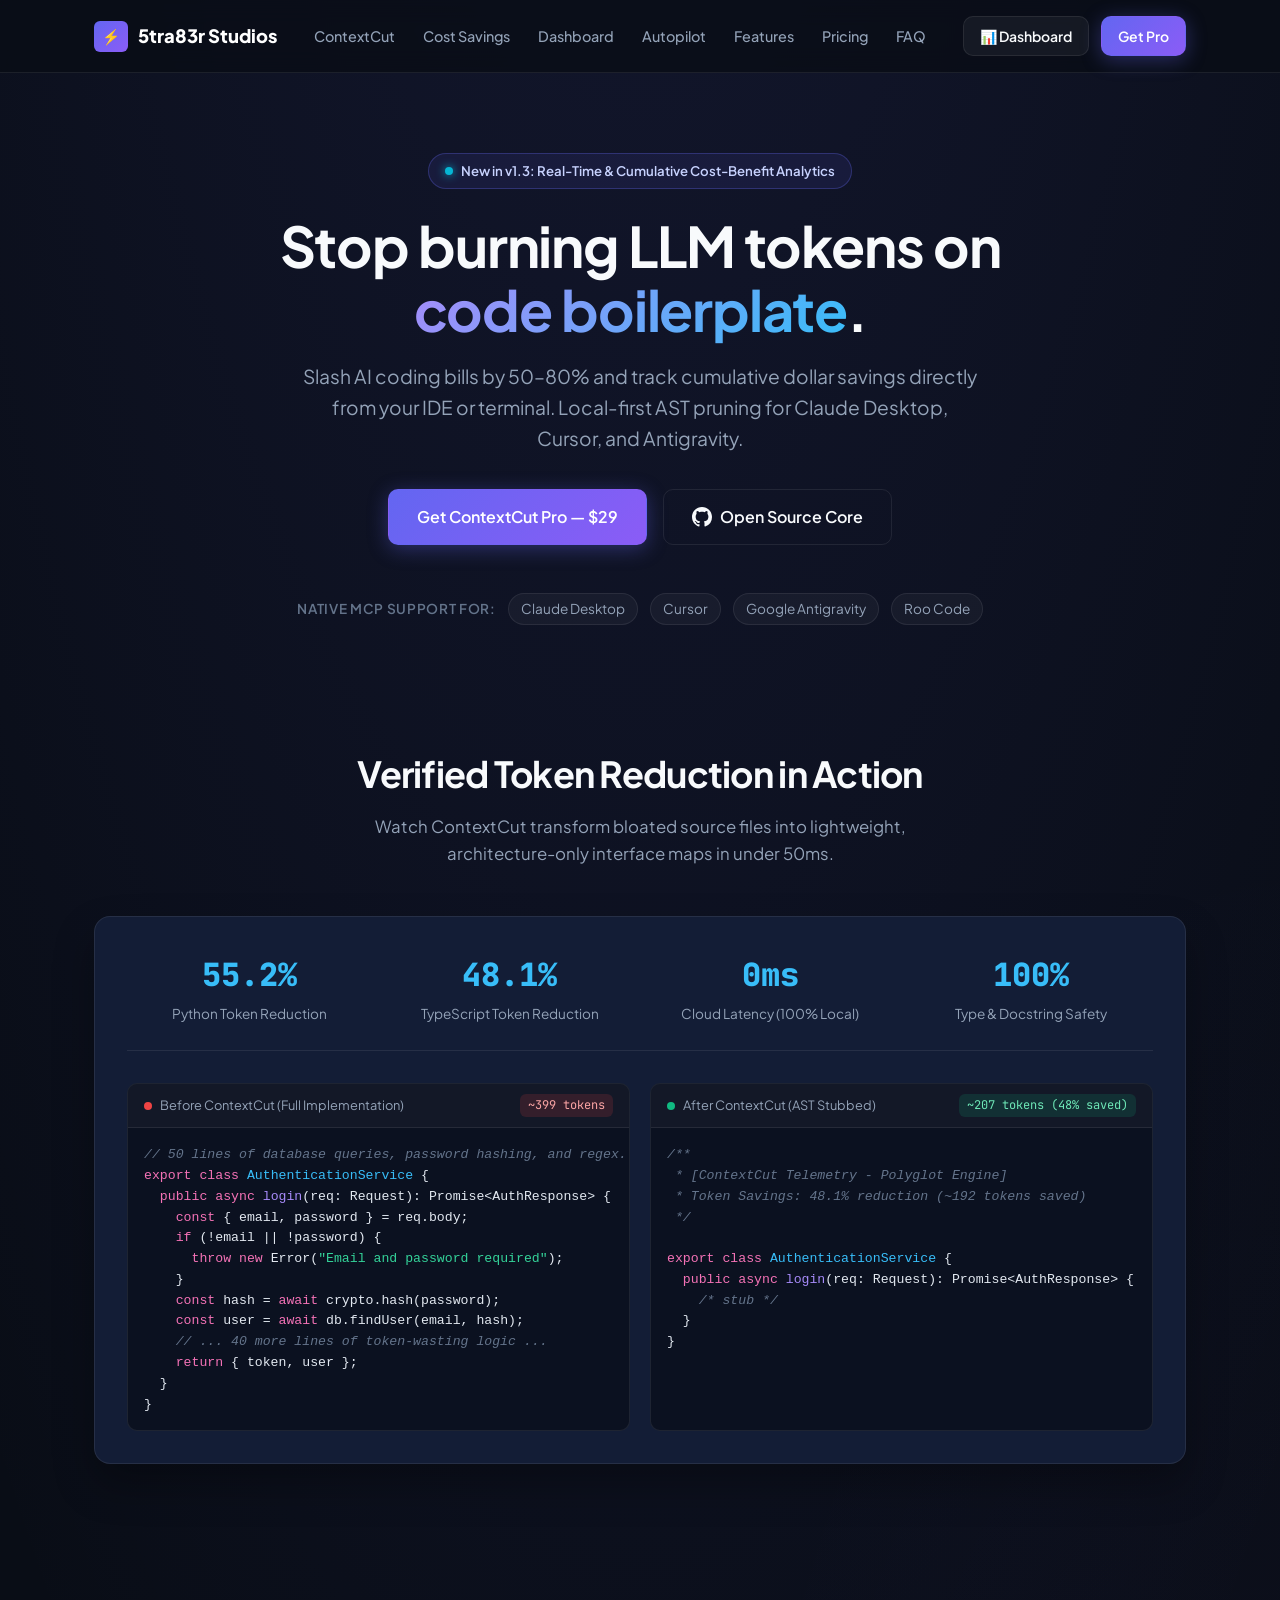
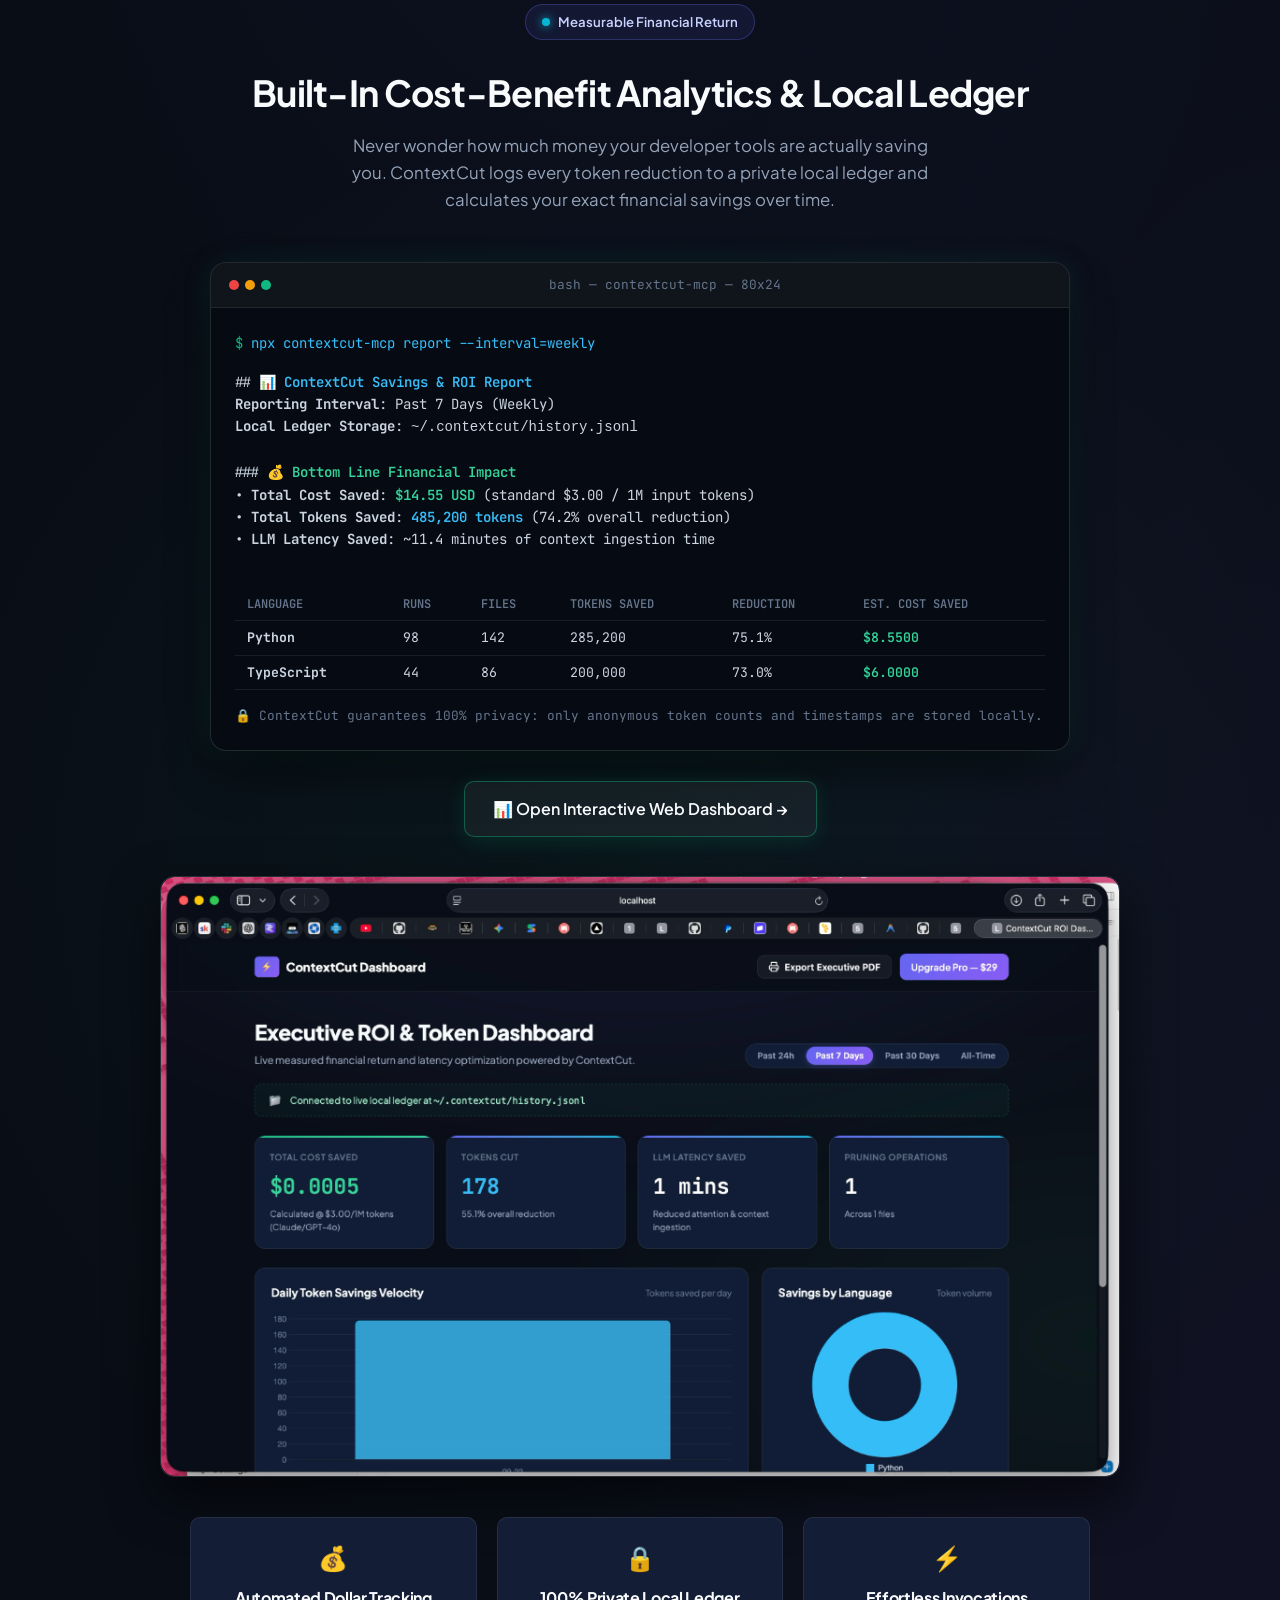
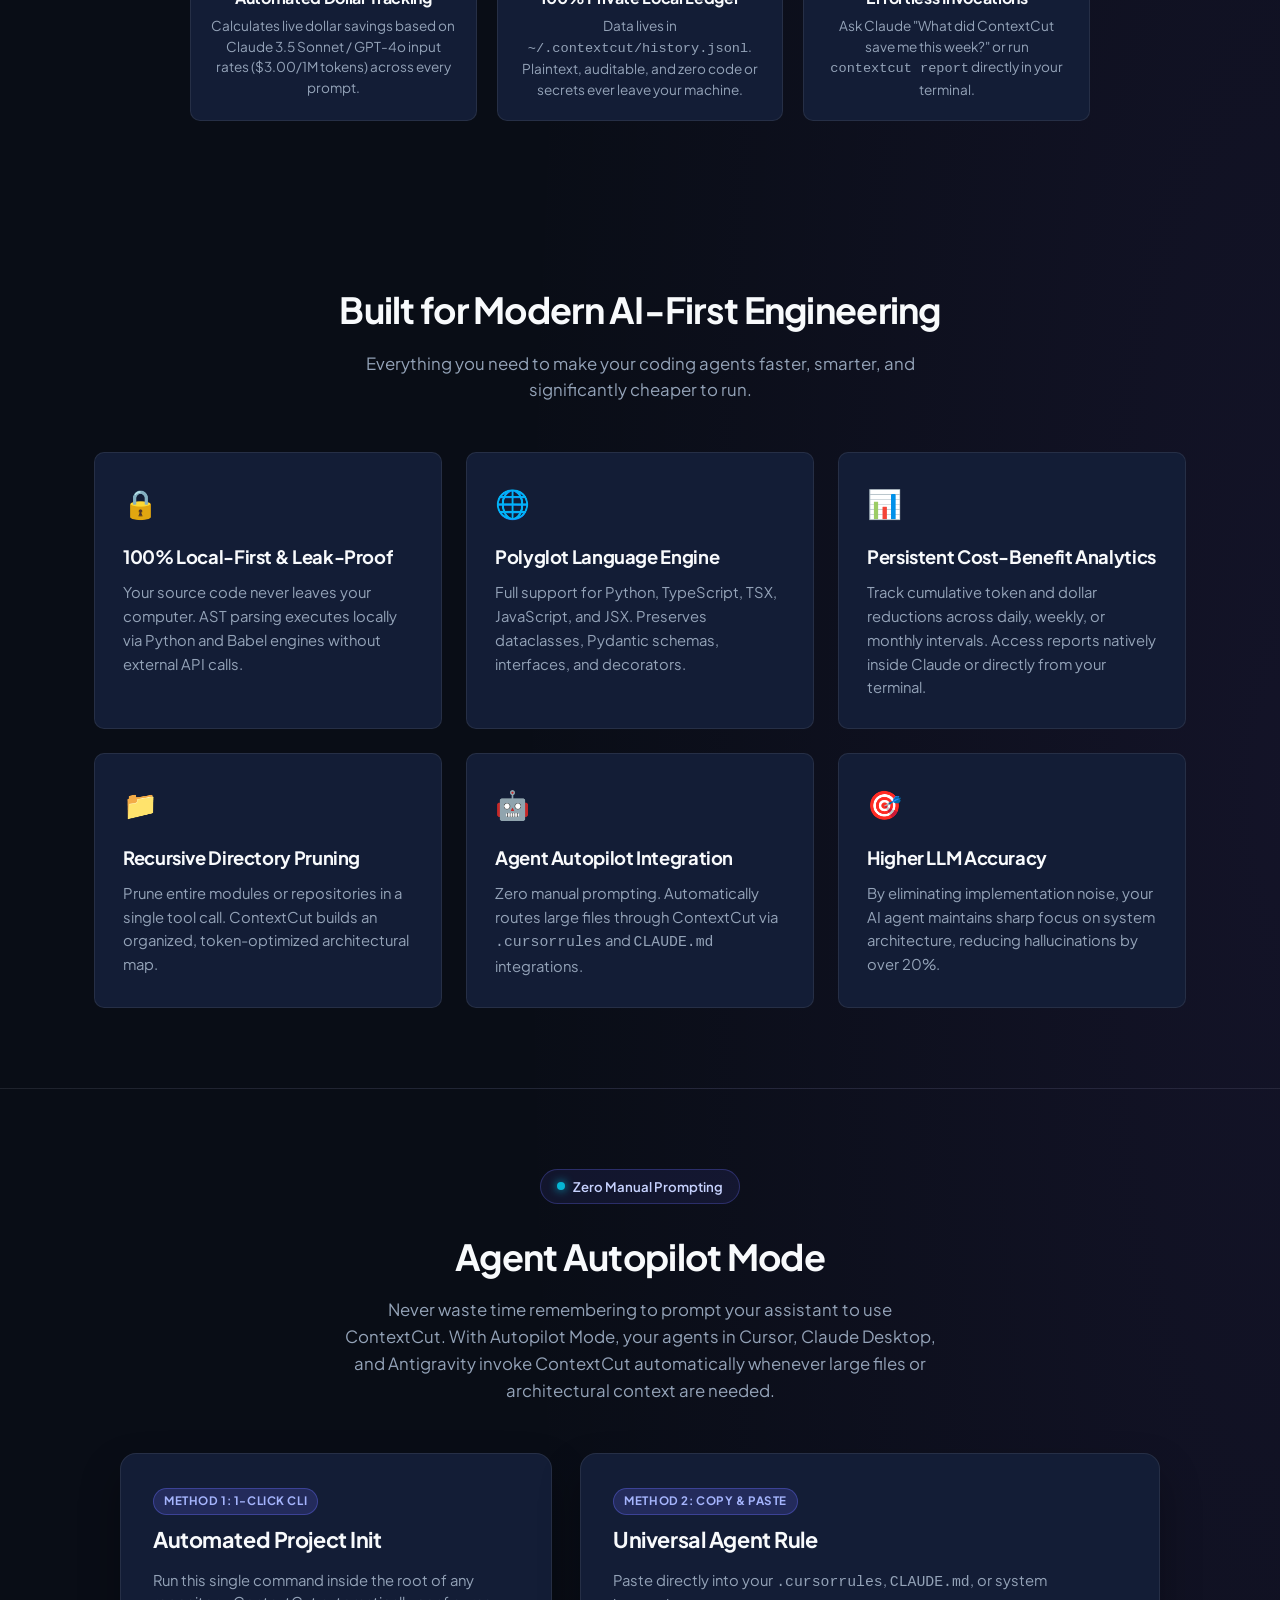
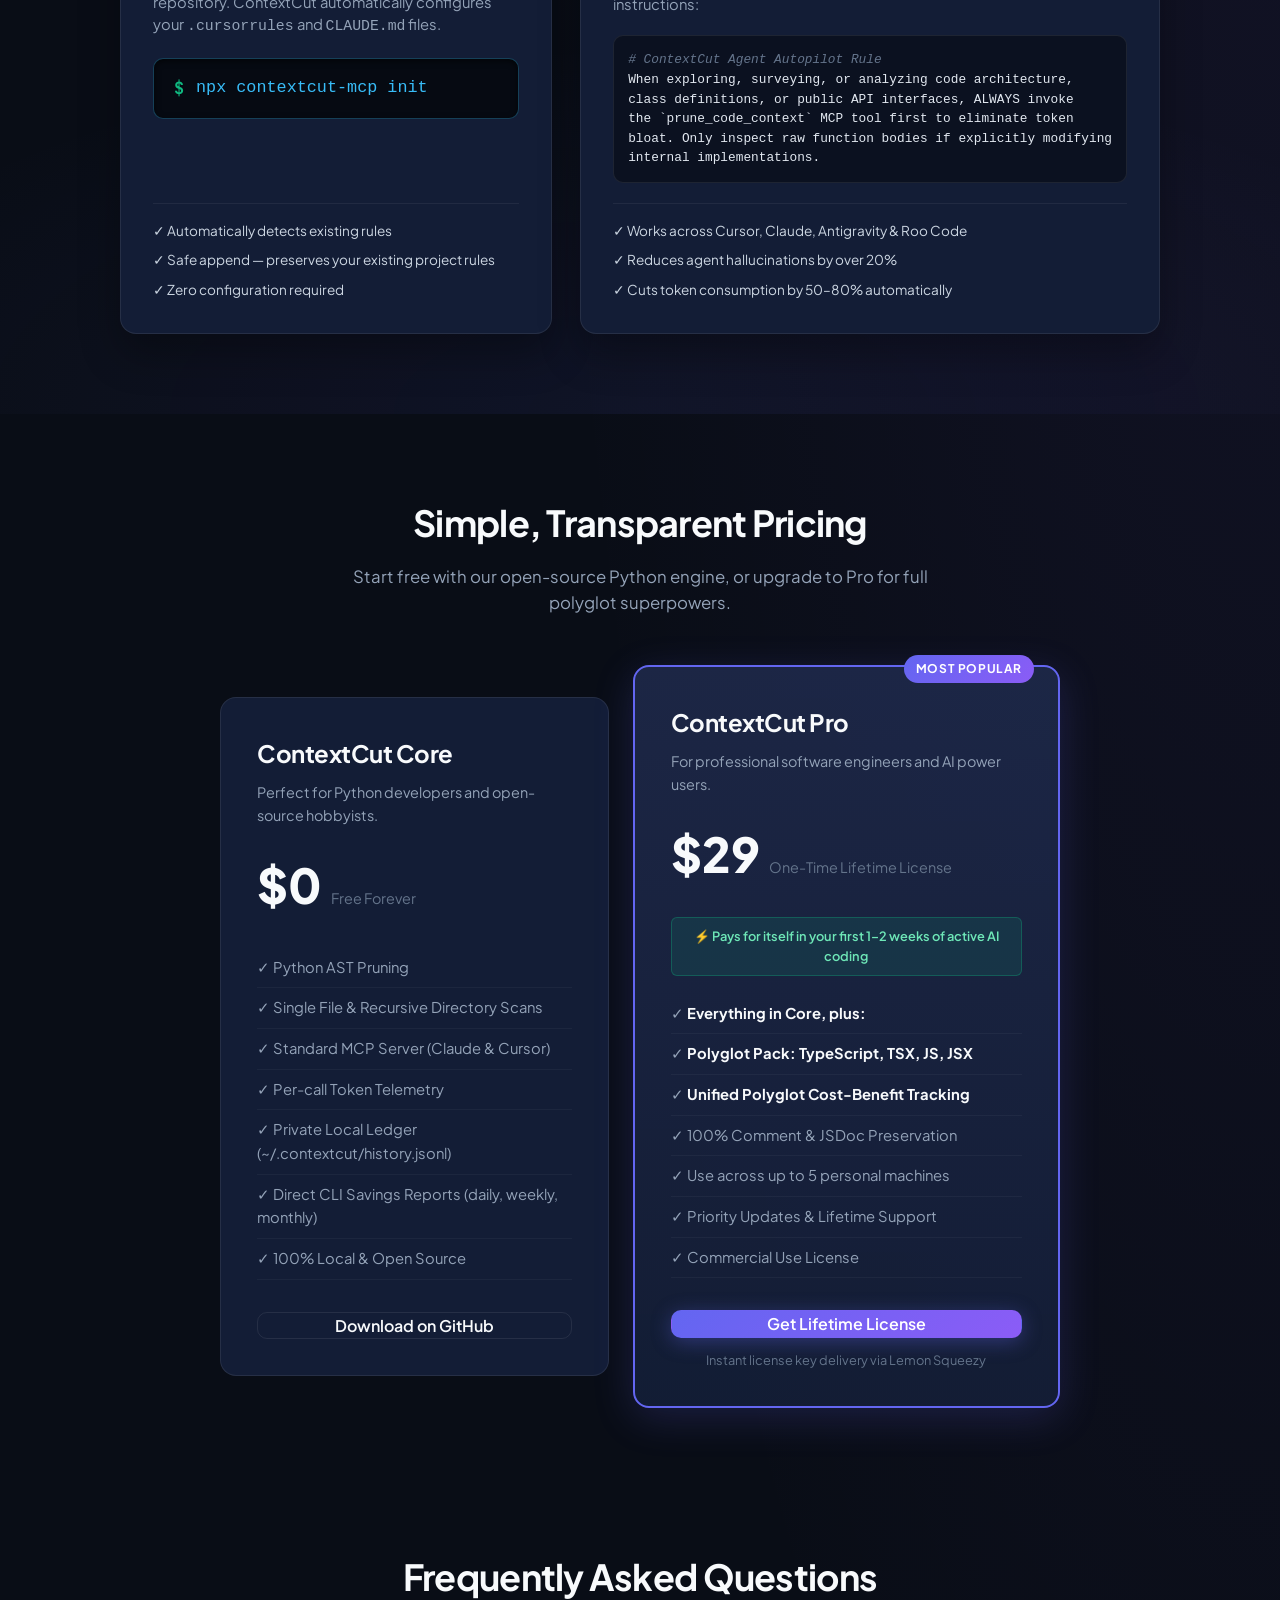
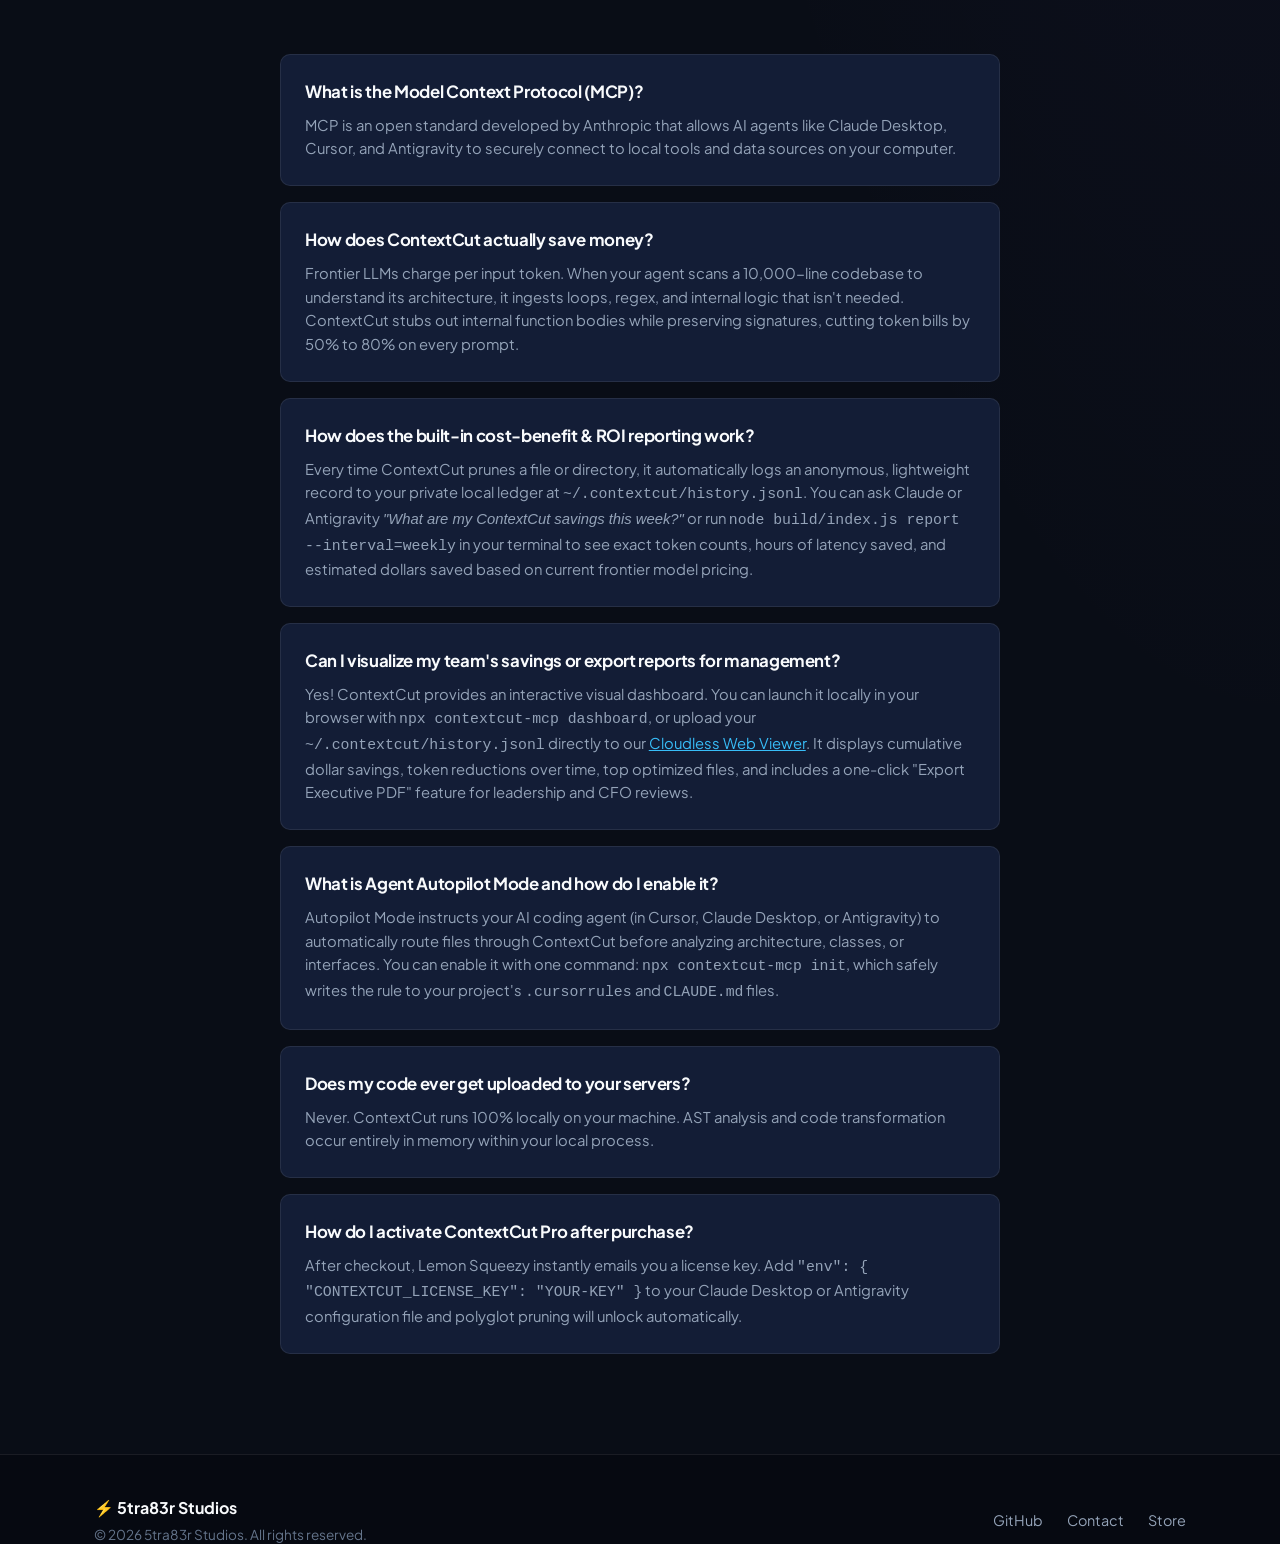
==== commit 59e937fc: "feat(web): showcase interactive dashboard screenshot and FAQ on homepage" ====
--- a/index.html
+++ b/index.html
@@ -216,9 +216,14 @@
         </div>
 
         <div style="text-align: center; margin: -10px auto 40px;">
-          <a href="viewer/" class="btn btn-secondary btn-lg" style="border-color: rgba(16, 185, 129, 0.4); box-shadow: 0 4px 20px rgba(16, 185, 129, 0.15);">
+          <a href="viewer/" class="btn btn-secondary btn-lg" style="border-color: rgba(16, 185, 129, 0.4); box-shadow: 0 4px 20px rgba(16, 185, 129, 0.15); margin-bottom: 24px; display: inline-flex;">
             <span>📊 Open Interactive Web Dashboard &rarr;</span>
           </a>
+          <div style="max-width: 960px; margin: 15px auto 0; border-radius: 14px; overflow: hidden; border: 1px solid rgba(255,255,255,0.12); box-shadow: 0 20px 50px rgba(0,0,0,0.6);">
+            <a href="viewer/" title="Launch Interactive Web Dashboard">
+              <img src="assets/dashboard_preview.png" alt="ContextCut Executive ROI & Token Dashboard" style="width: 100%; display: block; border-radius: 14px; transition: transform 0.3s ease;" onmouseover="this.style.transform='scale(1.008)'" onmouseout="this.style.transform='scale(1.0)'" />
+            </a>
+          </div>
         </div>
 
         <!-- 3 Feature Highlight Boxes -->
@@ -429,6 +434,11 @@
           </div>
 
           <div class="faq-item">
+            <h4>Can I visualize my team's savings or export reports for management?</h4>
+            <p>Yes! ContextCut provides an interactive visual dashboard. You can launch it locally in your browser with <code>npx contextcut-mcp dashboard</code>, or upload your <code>~/.contextcut/history.jsonl</code> directly to our <a href="viewer/" style="color: #38bdf8;">Cloudless Web Viewer</a>. It displays cumulative dollar savings, token reductions over time, top optimized files, and includes a one-click "Export Executive PDF" feature for leadership and CFO reviews.</p>
+          </div>
+
+          <div class="faq-item">
             <h4>What is Agent Autopilot Mode and how do I enable it?</h4>
             <p>Autopilot Mode instructs your AI coding agent (in Cursor, Claude Desktop, or Antigravity) to automatically route files through ContextCut before analyzing architecture, classes, or interfaces. You can enable it with one command: <code>npx contextcut-mcp init</code>, which safely writes the rule to your project's <code>.cursorrules</code> and <code>CLAUDE.md</code> files.</p>
           </div>
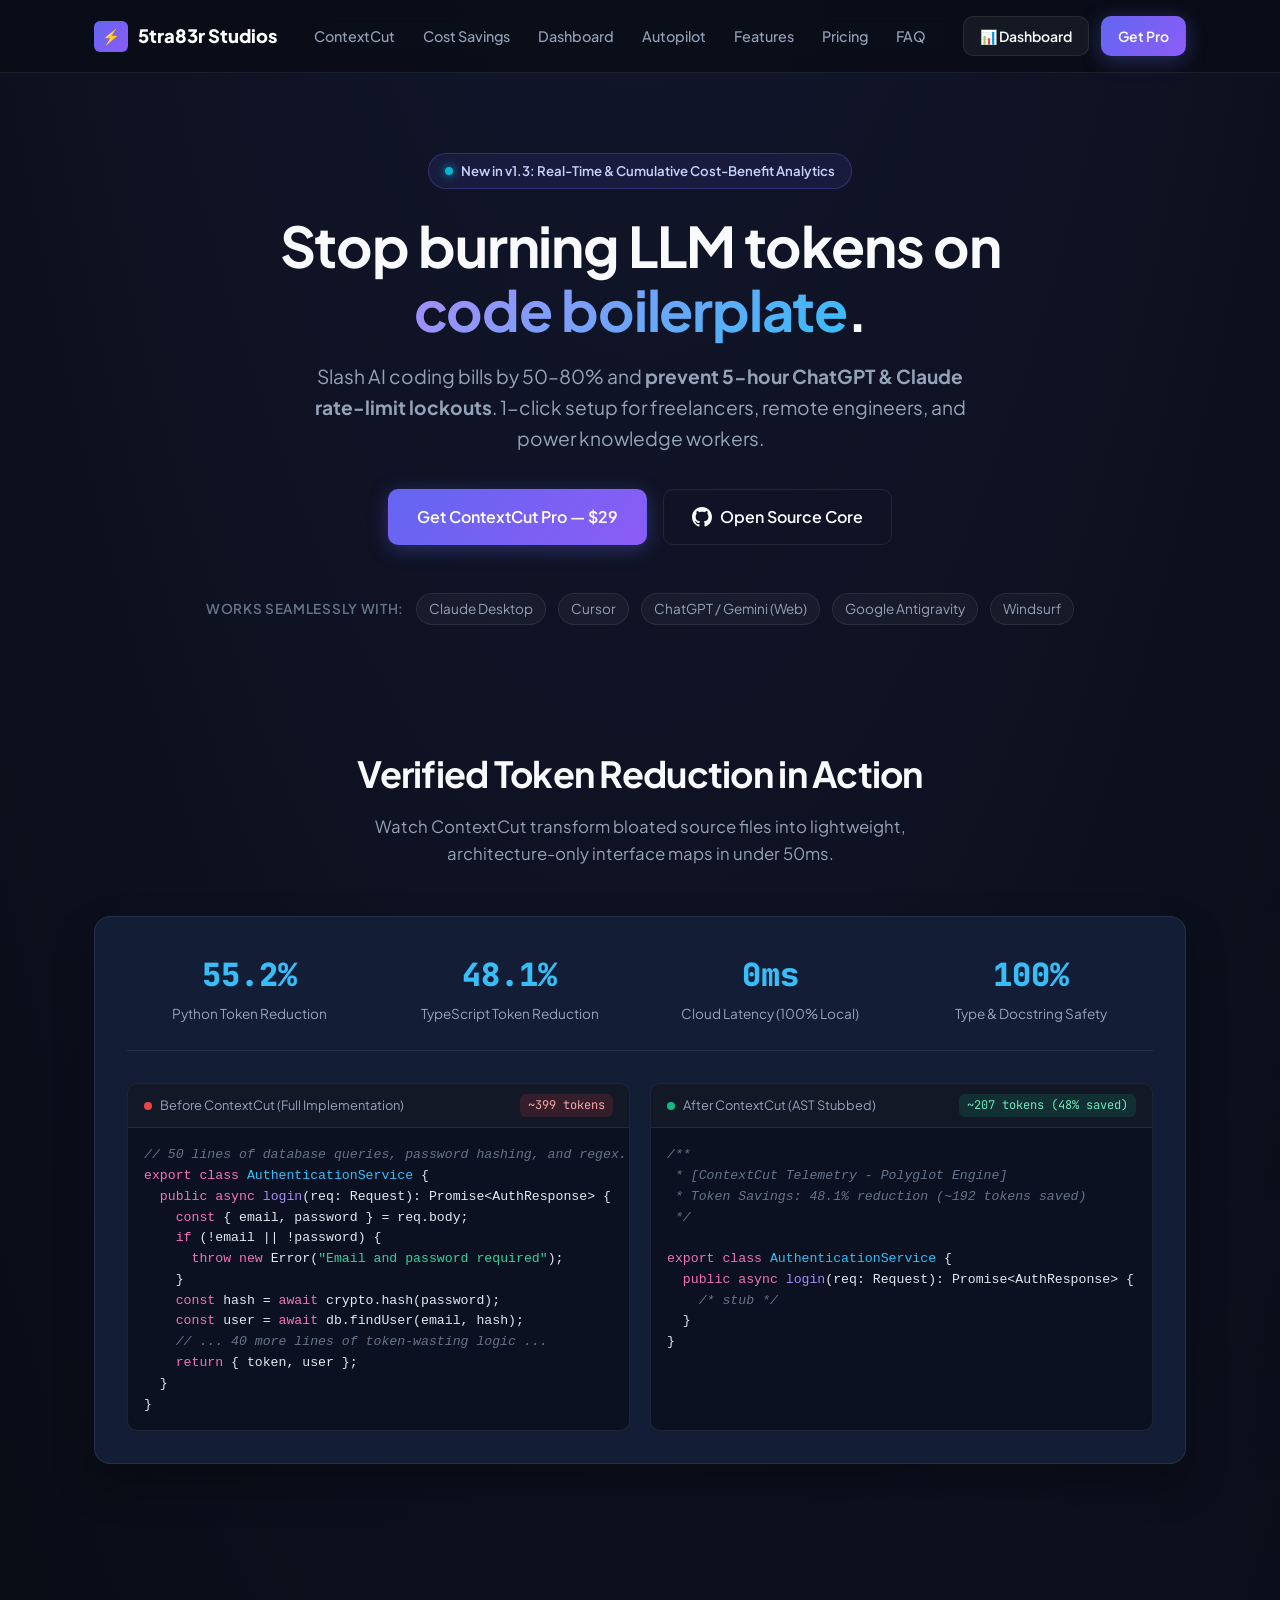
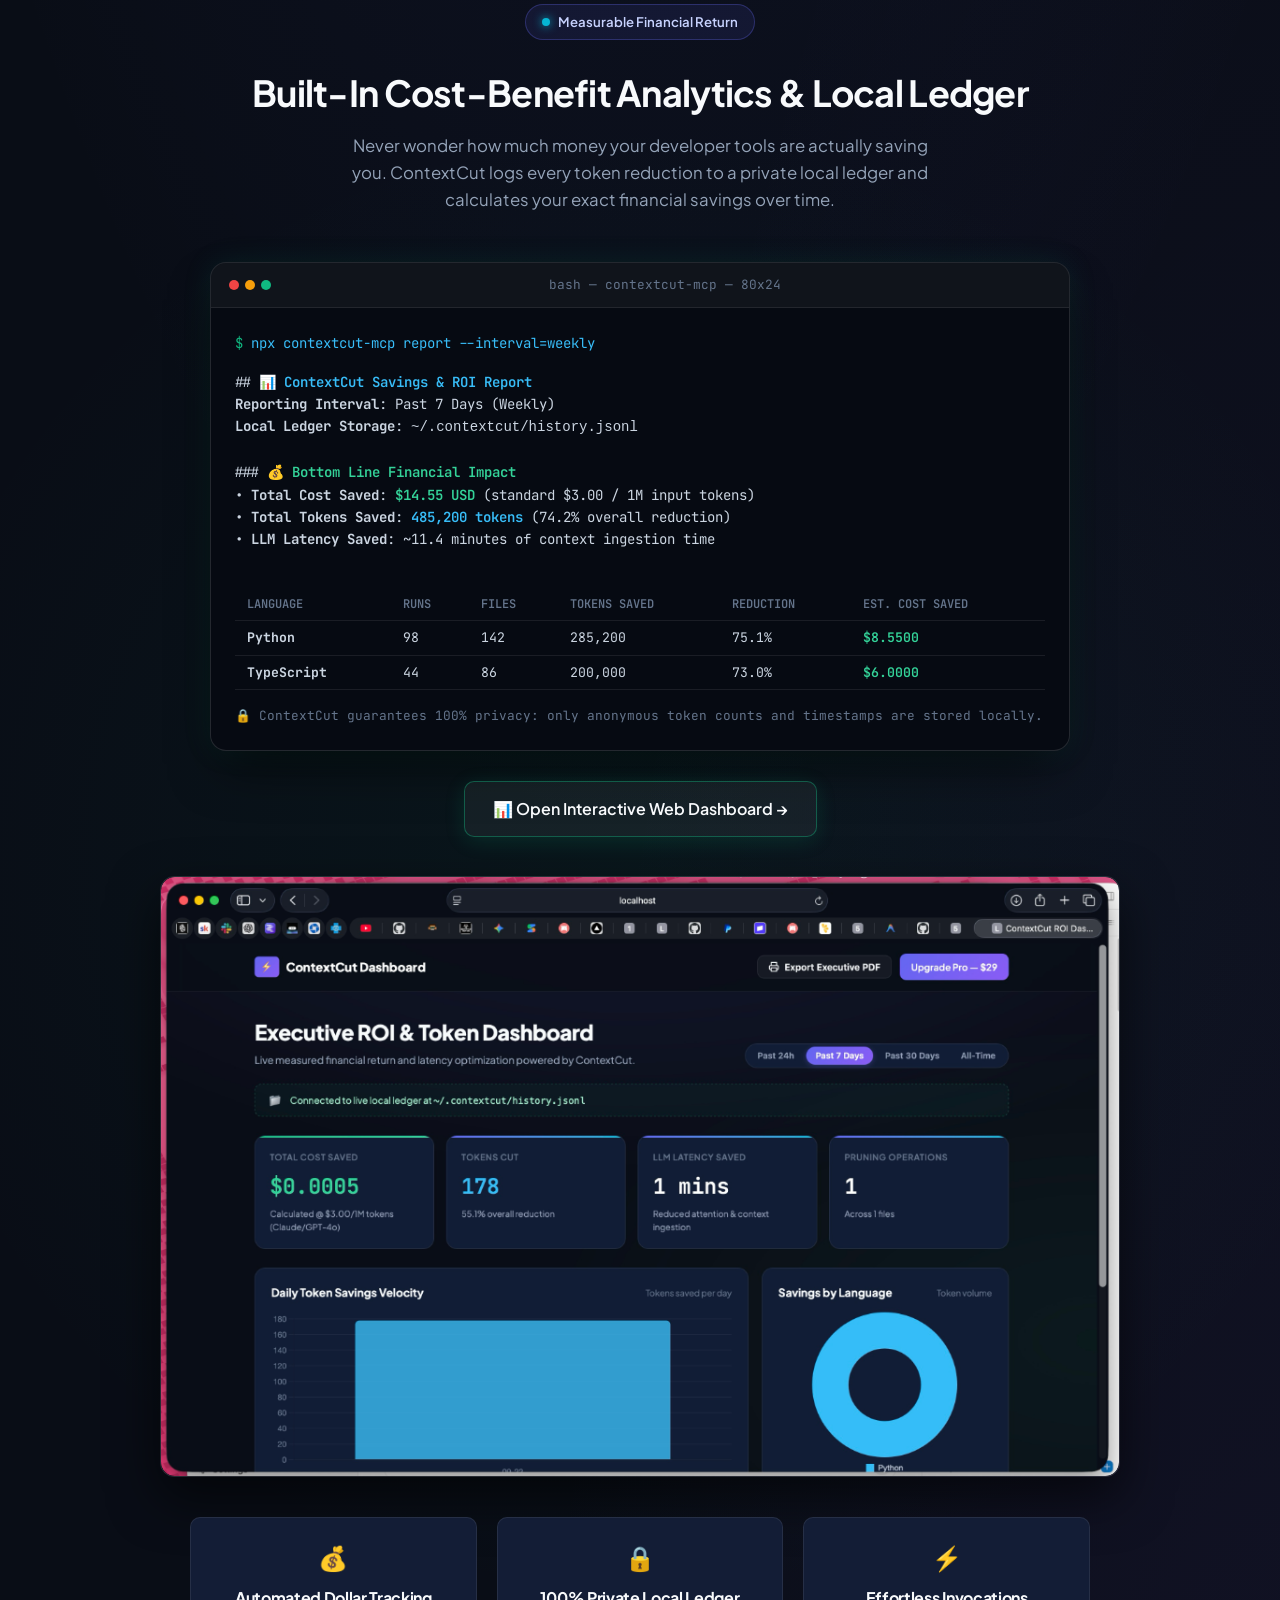
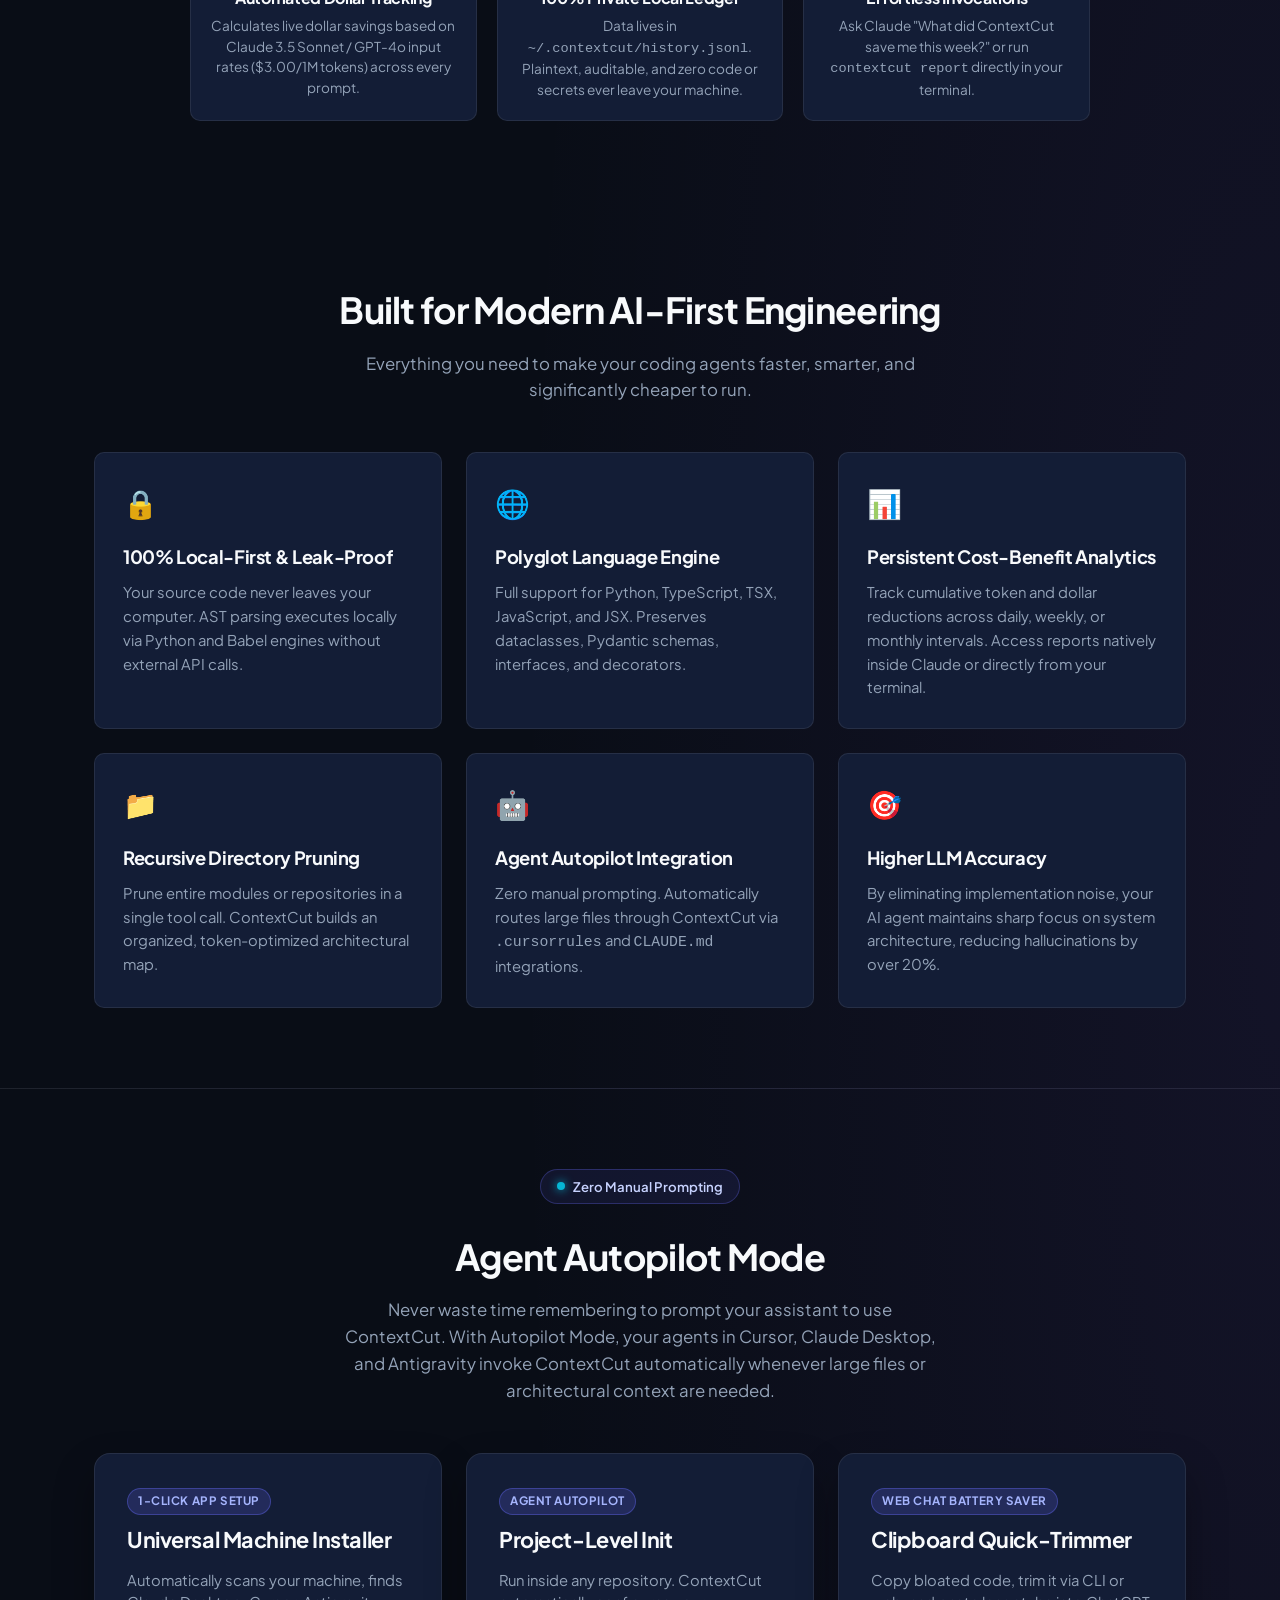
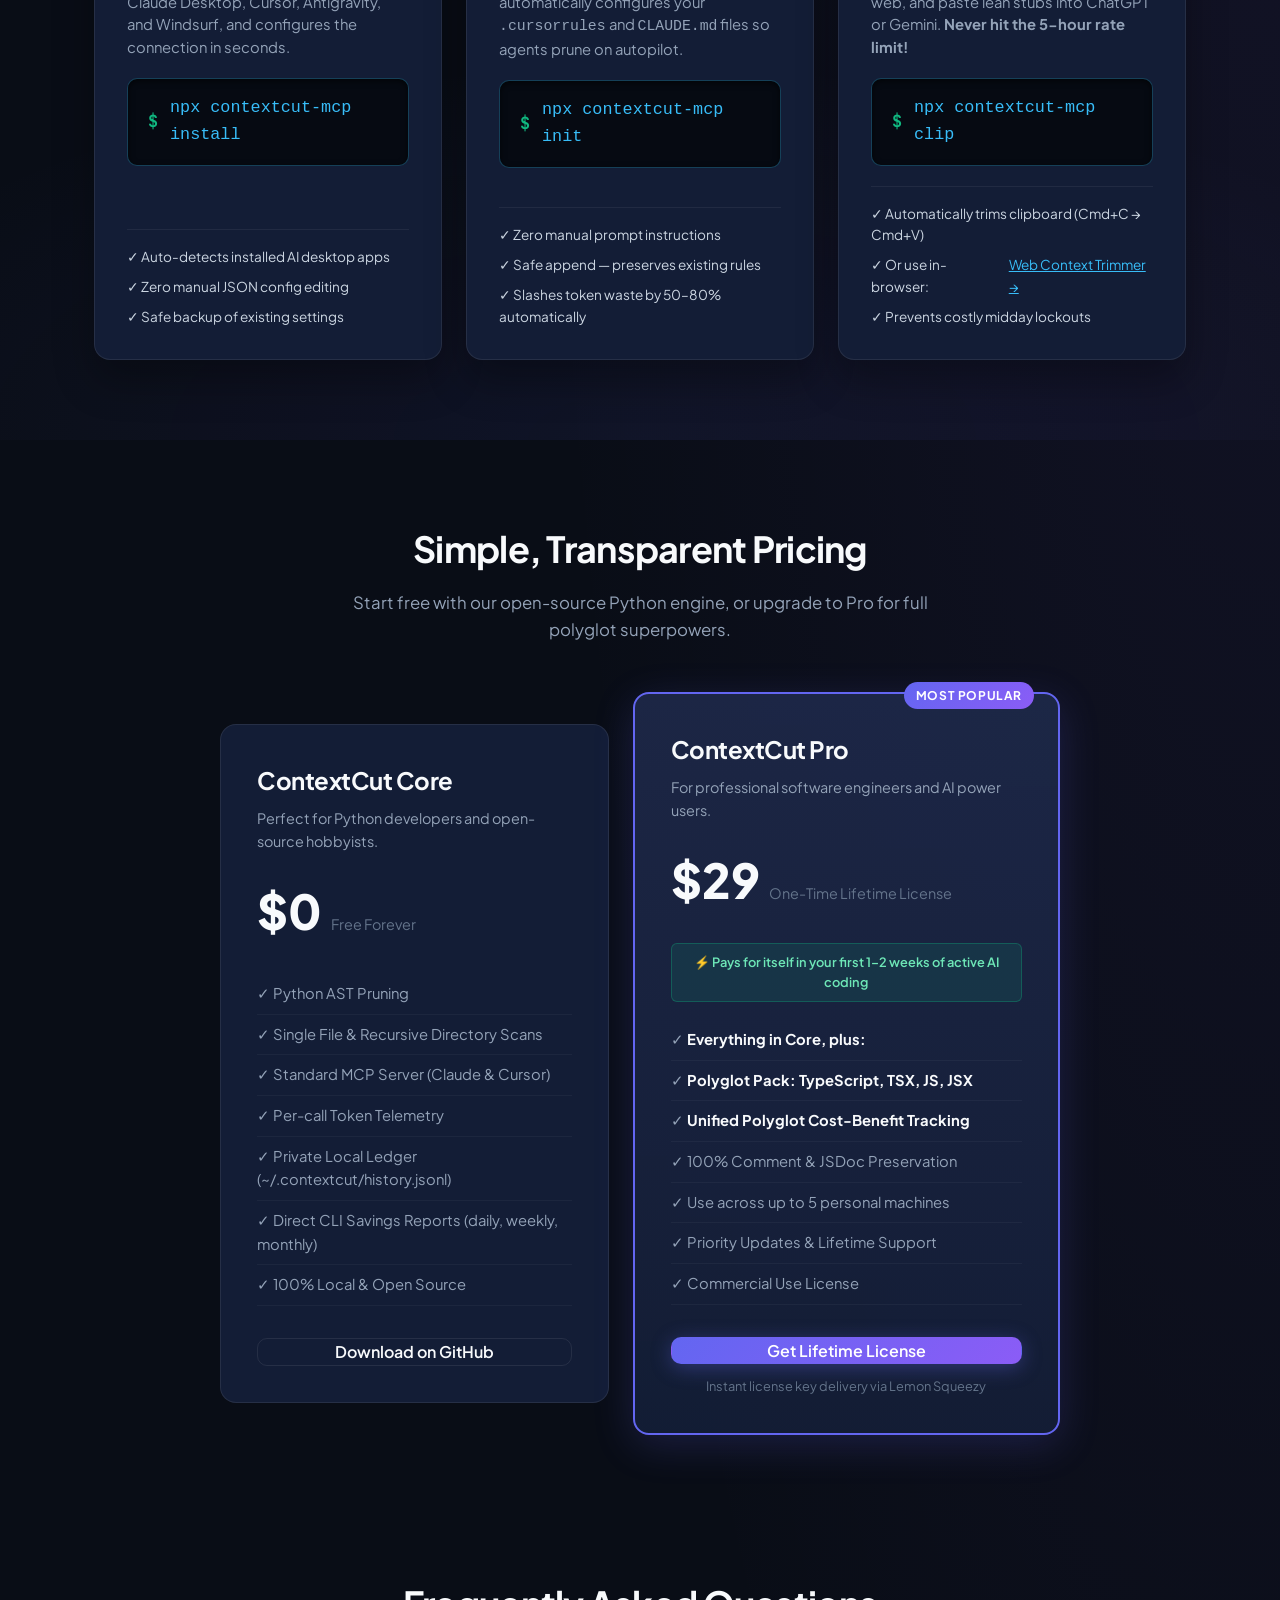
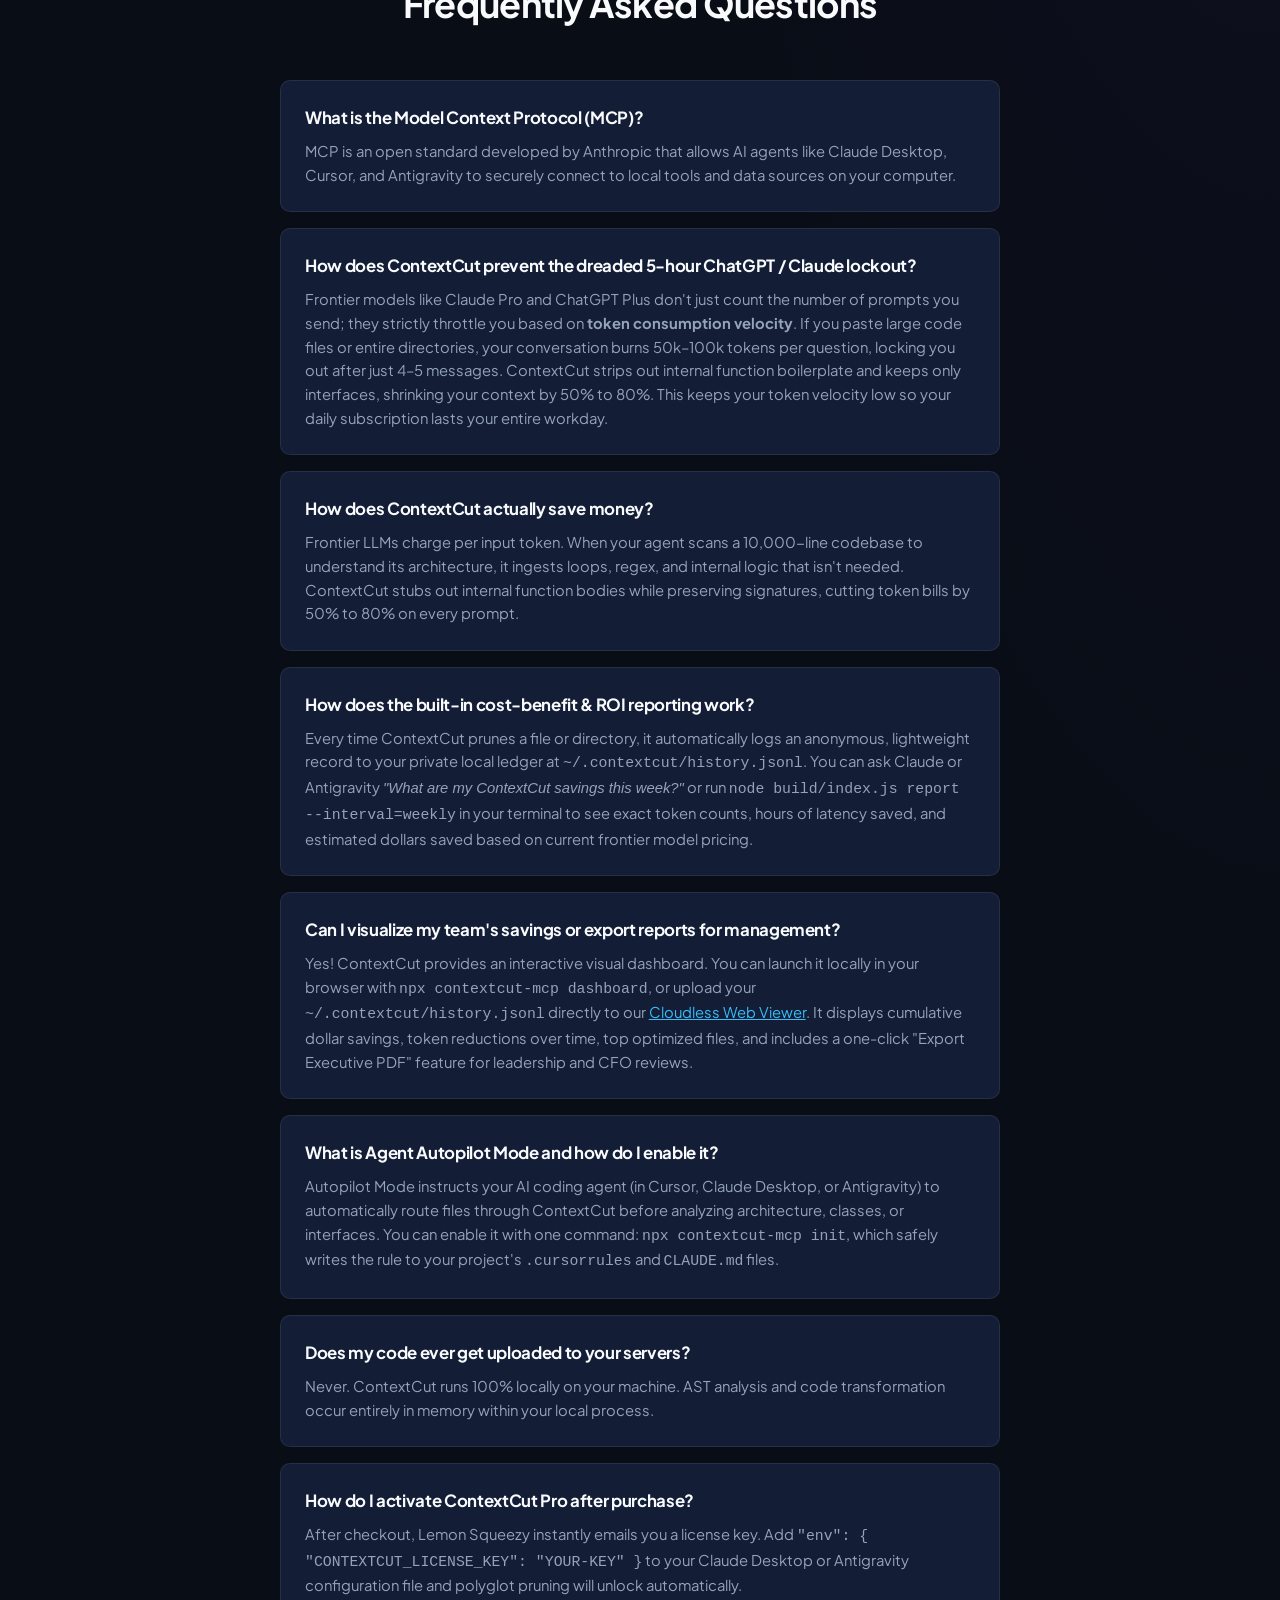
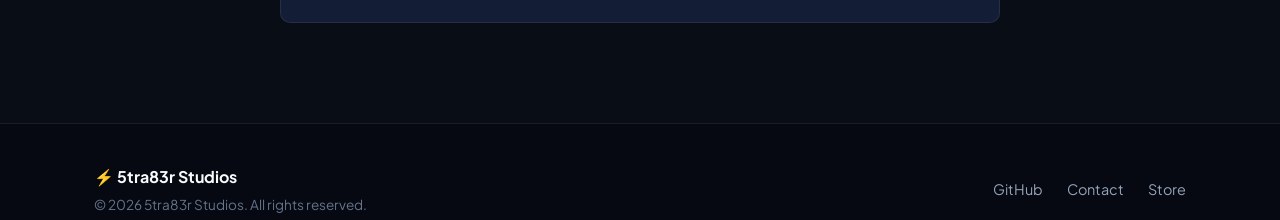
==== commit e81c716a: "feat(solopreneur): add 1-click machine setup, clipboard trimmer, web context trimmer, and 5-hour loc" ====
--- a/index.html
+++ b/index.html
@@ -47,7 +47,7 @@
           Stop burning LLM tokens on <span class="gradient-text">code boilerplate</span>.
         </h1>
         <p class="hero-subtitle">
-          Slash AI coding bills by 50–80% and track cumulative dollar savings directly from your IDE or terminal. Local-first AST pruning for Claude Desktop, Cursor, and Antigravity.
+          Slash AI coding bills by 50–80% and <strong>prevent 5-hour ChatGPT & Claude rate-limit lockouts</strong>. 1-click setup for freelancers, remote engineers, and power knowledge workers.
         </p>
 
         <div class="hero-cta-group">
@@ -62,11 +62,12 @@
 
         <!-- Compatible With Banner -->
         <div class="compatibility-bar">
-          <span class="compat-label">Native MCP Support for:</span>
+          <span class="compat-label">Works Seamlessly With:</span>
           <span class="compat-tag">Claude Desktop</span>
           <span class="compat-tag">Cursor</span>
+          <span class="compat-tag">ChatGPT / Gemini (Web)</span>
           <span class="compat-tag">Google Antigravity</span>
-          <span class="compat-tag">Roo Code</span>
+          <span class="compat-tag">Windsurf</span>
         </div>
       </div>
     </section>
@@ -308,43 +309,57 @@
         </div>
 
         <div class="autopilot-grid">
-          <!-- Card 1: 1-Click CLI Init -->
+          <!-- Card 1: 1-Click Machine Setup -->
           <div class="autopilot-card">
             <div class="autopilot-card-header">
-              <span class="autopilot-step-badge">METHOD 1: 1-CLICK CLI</span>
-              <h3>Automated Project Init</h3>
-            </div>
-            <p>Run this single command inside the root of any repository. ContextCut automatically configures your <code>.cursorrules</code> and <code>CLAUDE.md</code> files.</p>
+              <span class="autopilot-step-badge">1-CLICK APP SETUP</span>
+              <h3>Universal Machine Installer</h3>
+            </div>
+            <p>Automatically scans your machine, finds Claude Desktop, Cursor, Antigravity, and Windsurf, and configures the connection in seconds.</p>
+            <div class="autopilot-code-block">
+              <span class="prompt-symbol" style="color: #10b981; font-weight: bold;">$</span>
+              <code>npx contextcut-mcp install</code>
+            </div>
+            <ul class="autopilot-card-checks">
+              <li>✓ Auto-detects installed AI desktop apps</li>
+              <li>✓ Zero manual JSON config editing</li>
+              <li>✓ Safe backup of existing settings</li>
+            </ul>
+          </div>
+
+          <!-- Card 2: 1-Click Project Autopilot -->
+          <div class="autopilot-card">
+            <div class="autopilot-card-header">
+              <span class="autopilot-step-badge">AGENT AUTOPILOT</span>
+              <h3>Project-Level Init</h3>
+            </div>
+            <p>Run inside any repository. ContextCut automatically configures your <code>.cursorrules</code> and <code>CLAUDE.md</code> files so agents prune on autopilot.</p>
             <div class="autopilot-code-block">
               <span class="prompt-symbol" style="color: #10b981; font-weight: bold;">$</span>
               <code>npx contextcut-mcp init</code>
             </div>
             <ul class="autopilot-card-checks">
-              <li>✓ Automatically detects existing rules</li>
-              <li>✓ Safe append — preserves your existing project rules</li>
-              <li>✓ Zero configuration required</li>
+              <li>✓ Zero manual prompt instructions</li>
+              <li>✓ Safe append — preserves existing rules</li>
+              <li>✓ Slashes token waste by 50–80% automatically</li>
             </ul>
           </div>
 
-          <!-- Card 2: Manual Rule Copy-Paste -->
+          <!-- Card 3: Clipboard Trimmer for Web Chats -->
           <div class="autopilot-card">
             <div class="autopilot-card-header">
-              <span class="autopilot-step-badge">METHOD 2: COPY & PASTE</span>
-              <h3>Universal Agent Rule</h3>
-            </div>
-            <p>Paste directly into your <code>.cursorrules</code>, <code>CLAUDE.md</code>, or system instructions:</p>
-            <div class="code-panel">
-              <pre><code><span class="comment"># ContextCut Agent Autopilot Rule</span>
-When exploring, surveying, or analyzing code architecture,
-class definitions, or public API interfaces, ALWAYS invoke
-the `prune_code_context` MCP tool first to eliminate token
-bloat. Only inspect raw function bodies if explicitly modifying
-internal implementations.</code></pre>
+              <span class="autopilot-step-badge">WEB CHAT BATTERY SAVER</span>
+              <h3>Clipboard Quick-Trimmer</h3>
+            </div>
+            <p>Copy bloated code, trim it via CLI or web, and paste lean stubs into ChatGPT or Gemini. <strong>Never hit the 5-hour rate limit!</strong></p>
+            <div class="autopilot-code-block">
+              <span class="prompt-symbol" style="color: #10b981; font-weight: bold;">$</span>
+              <code>npx contextcut-mcp clip</code>
             </div>
             <ul class="autopilot-card-checks">
-              <li>✓ Works across Cursor, Claude, Antigravity & Roo Code</li>
-              <li>✓ Reduces agent hallucinations by over 20%</li>
-              <li>✓ Cuts token consumption by 50–80% automatically</li>
+              <li>✓ Automatically trims clipboard (Cmd+C &rarr; Cmd+V)</li>
+              <li>✓ Or use in-browser: <a href="viewer/#trimmer" style="color: #38bdf8;">Web Context Trimmer &rarr;</a></li>
+              <li>✓ Prevents costly midday lockouts</li>
             </ul>
           </div>
         </div>
@@ -424,6 +439,11 @@
           </div>
 
           <div class="faq-item">
+            <h4>How does ContextCut prevent the dreaded 5-hour ChatGPT / Claude lockout?</h4>
+            <p>Frontier models like Claude Pro and ChatGPT Plus don't just count the number of prompts you send; they strictly throttle you based on <strong>token consumption velocity</strong>. If you paste large code files or entire directories, your conversation burns 50k–100k tokens per question, locking you out after just 4–5 messages. ContextCut strips out internal function boilerplate and keeps only interfaces, shrinking your context by 50% to 80%. This keeps your token velocity low so your daily subscription lasts your entire workday.</p>
+          </div>
+
+          <div class="faq-item">
             <h4>How does ContextCut actually save money?</h4>
             <p>Frontier LLMs charge per input token. When your agent scans a 10,000-line codebase to understand its architecture, it ingests loops, regex, and internal logic that isn't needed. ContextCut stubs out internal function bodies while preserving signatures, cutting token bills by 50% to 80% on every prompt.</p>
           </div>
--- a/styles.css
+++ b/styles.css
@@ -726,9 +726,9 @@
 
 .autopilot-grid {
   display: grid;
-  grid-template-columns: 1fr 1fr;
-  gap: 28px;
-  max-width: 1040px;
+  grid-template-columns: repeat(auto-fit, minmax(320px, 1fr));
+  gap: 24px;
+  max-width: 1160px;
   margin: 0 auto;
 }
 
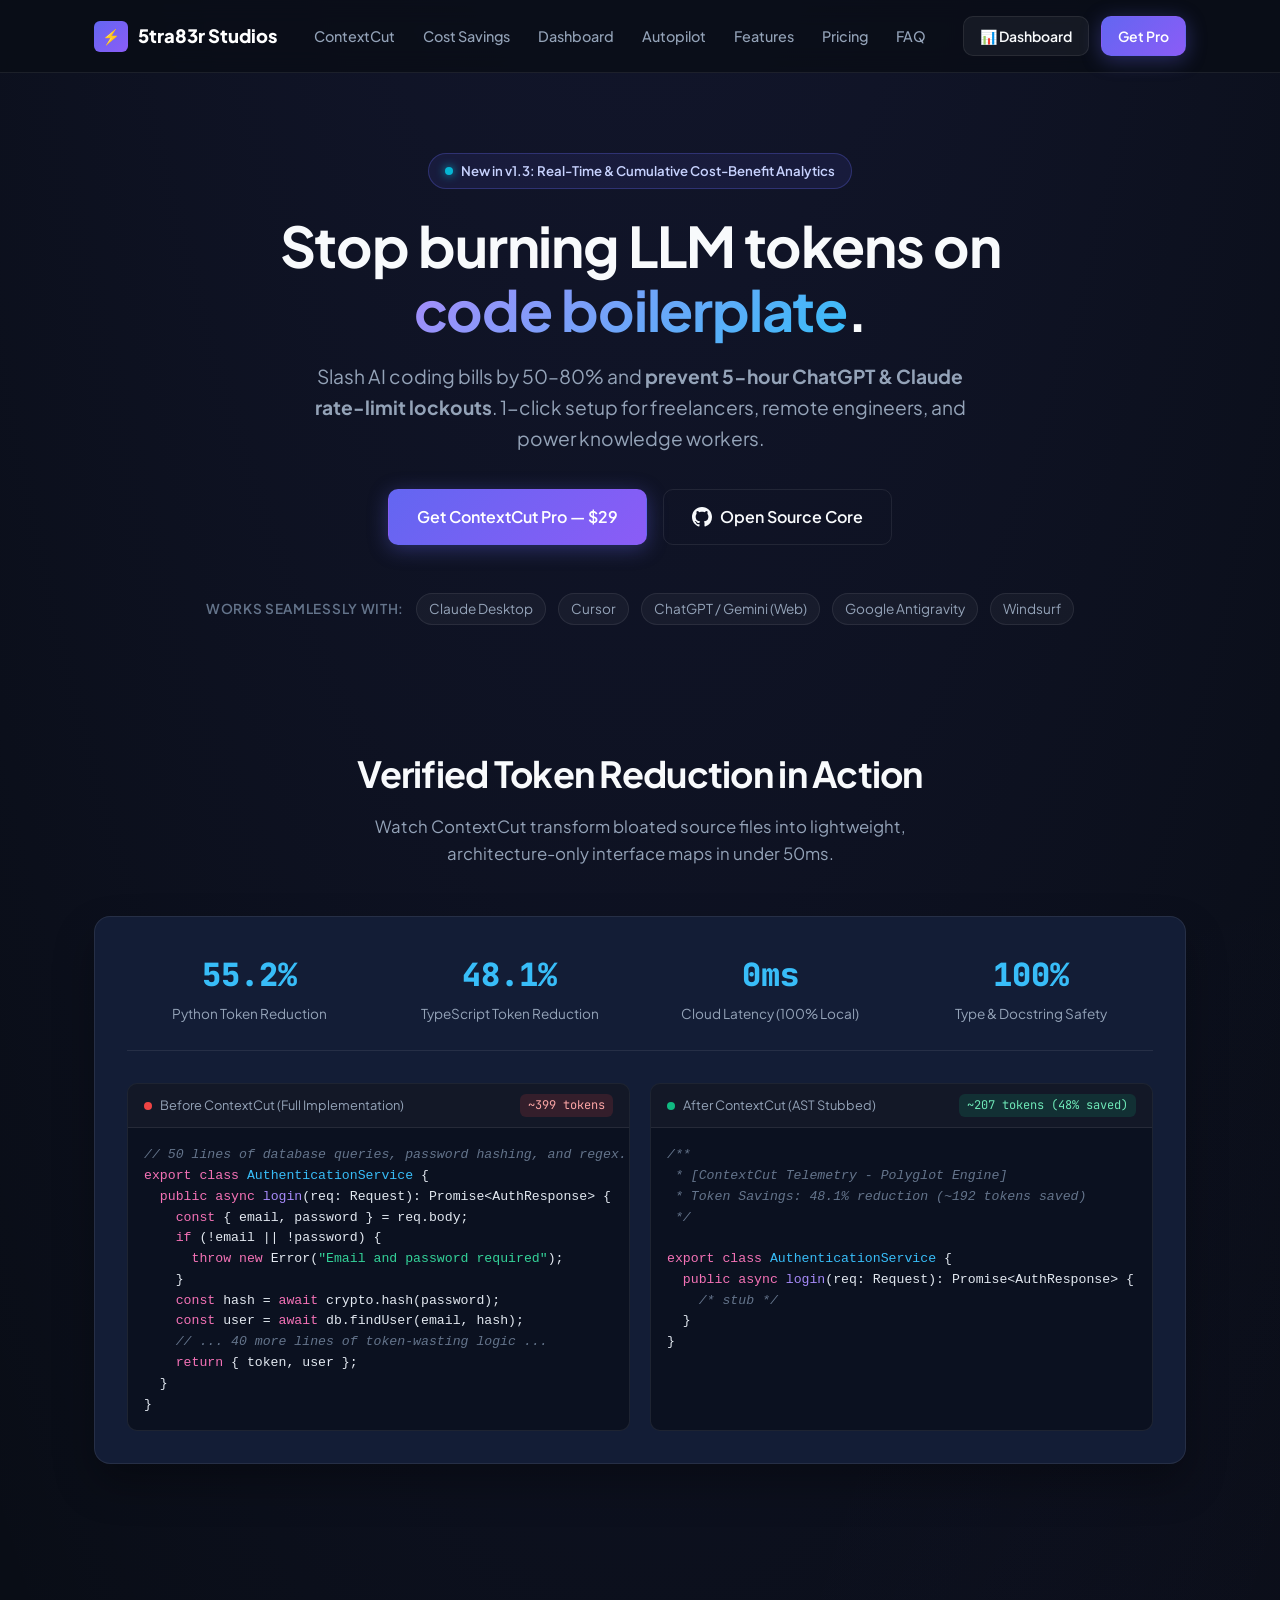
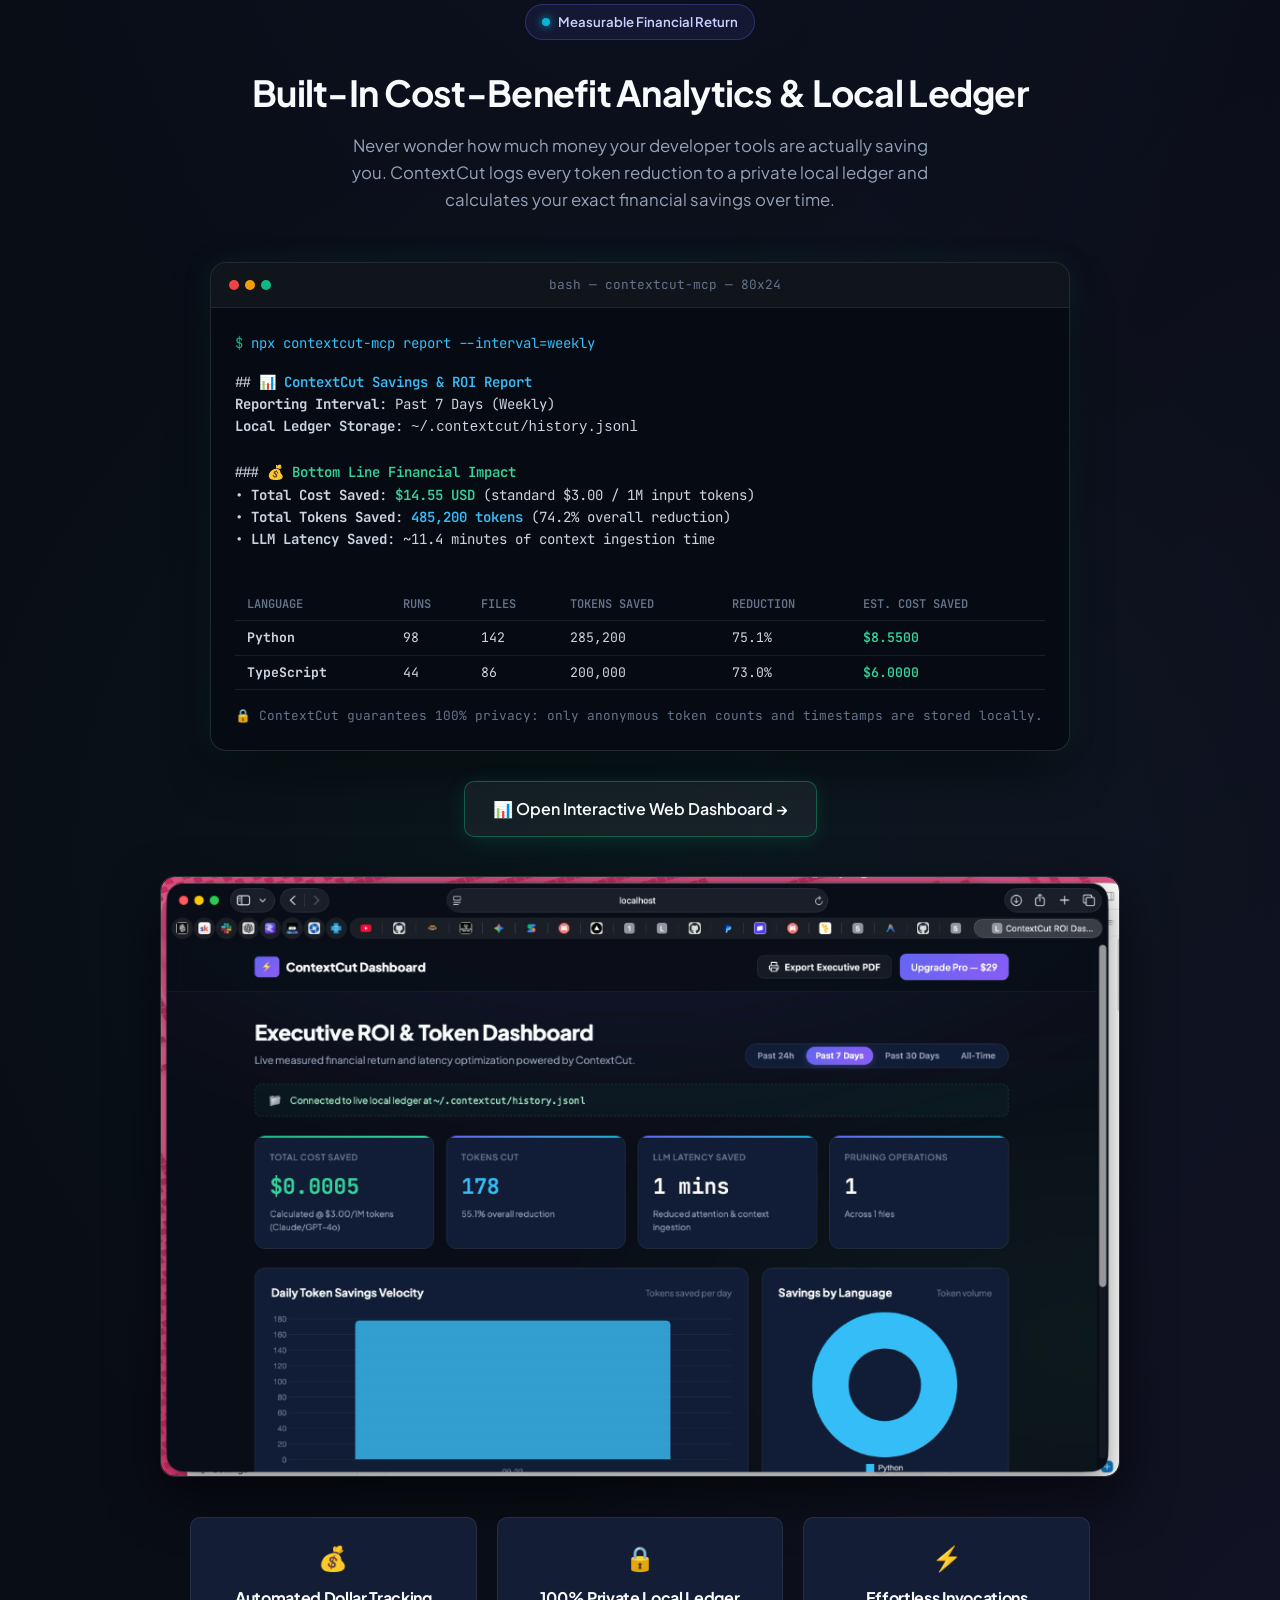
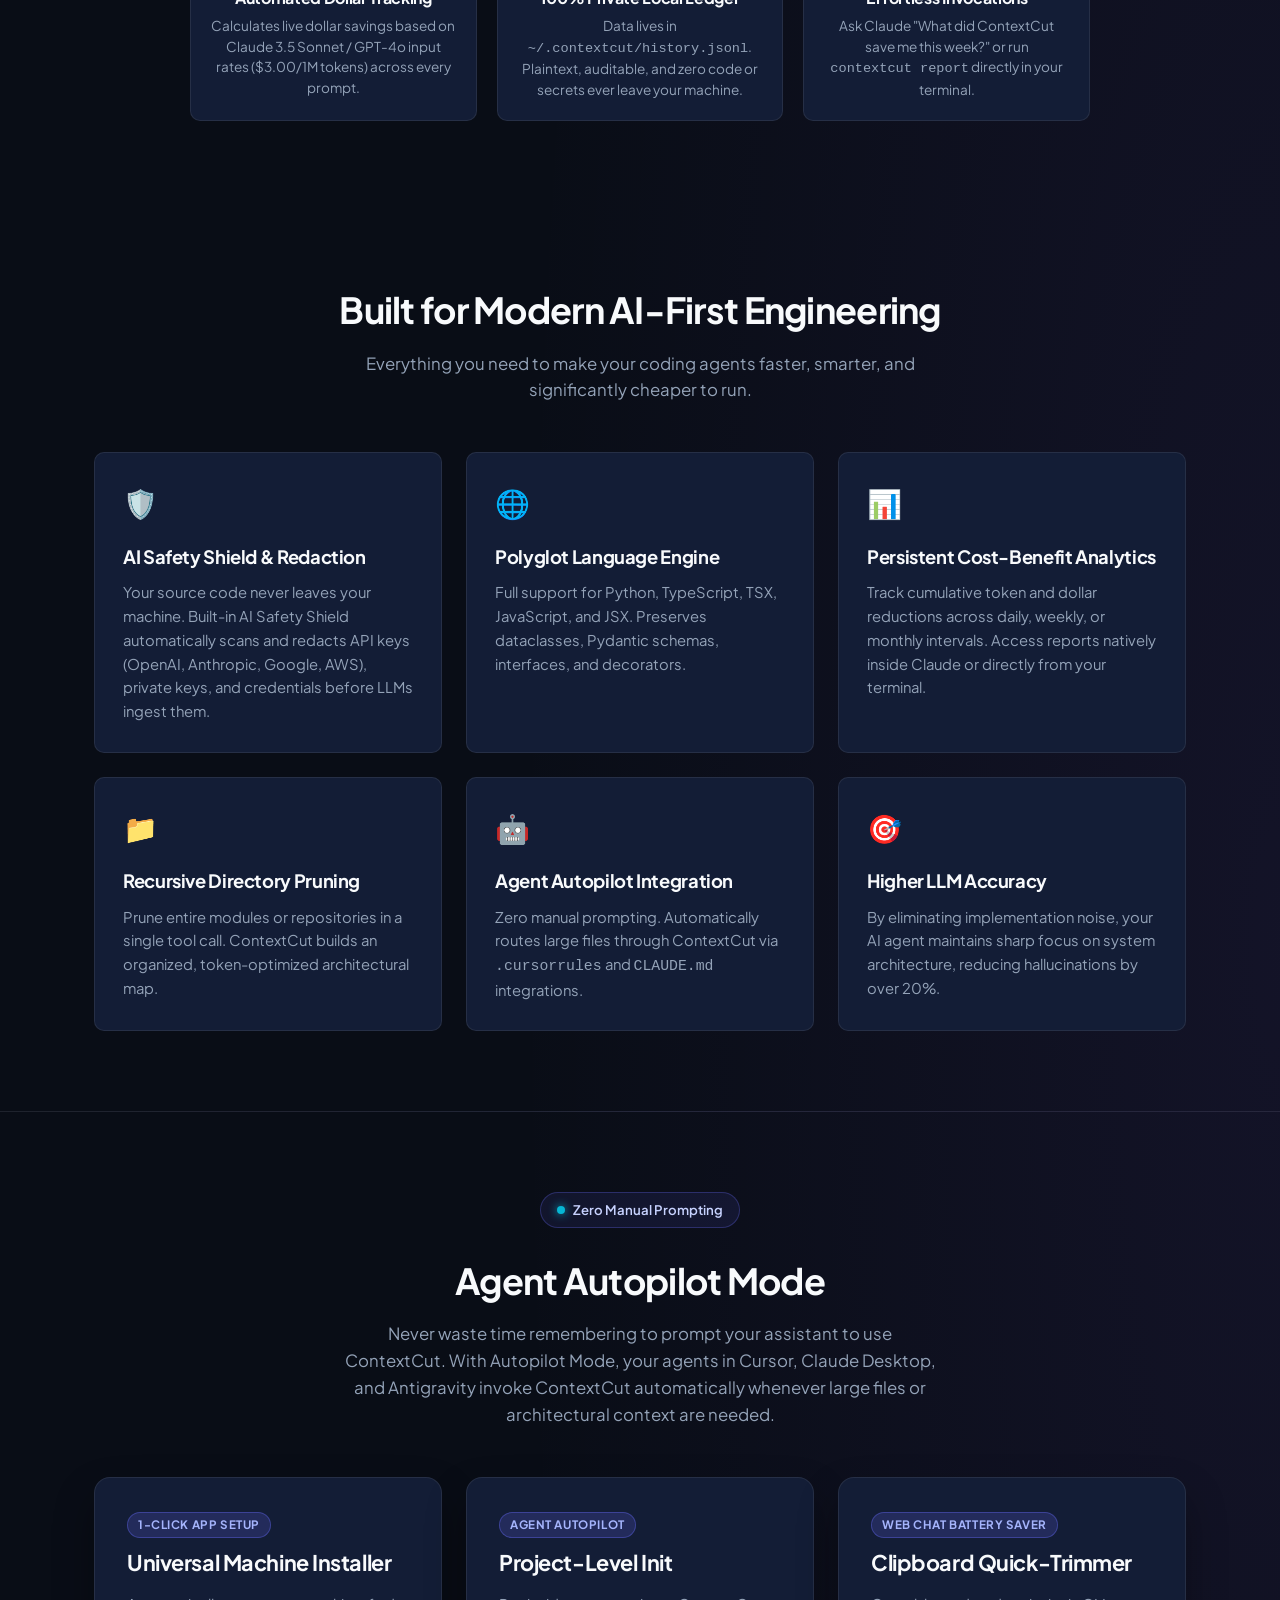
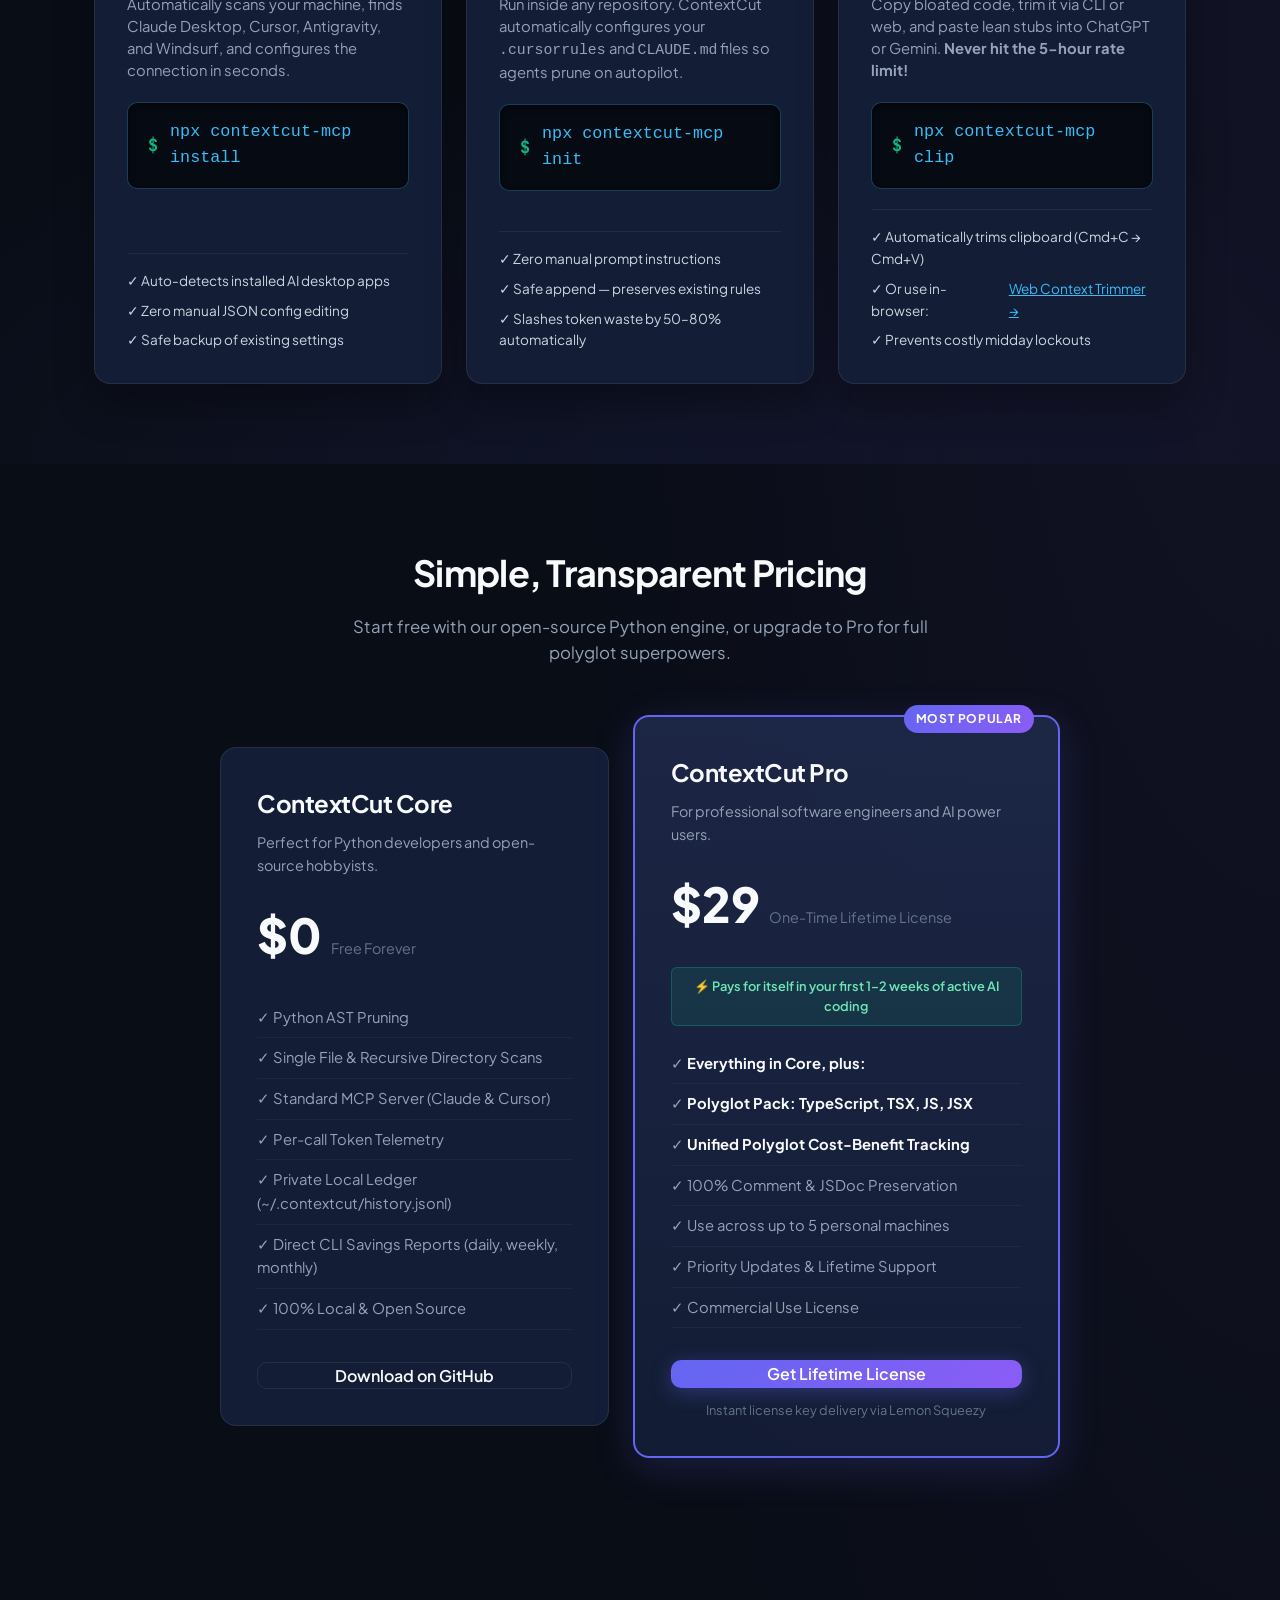
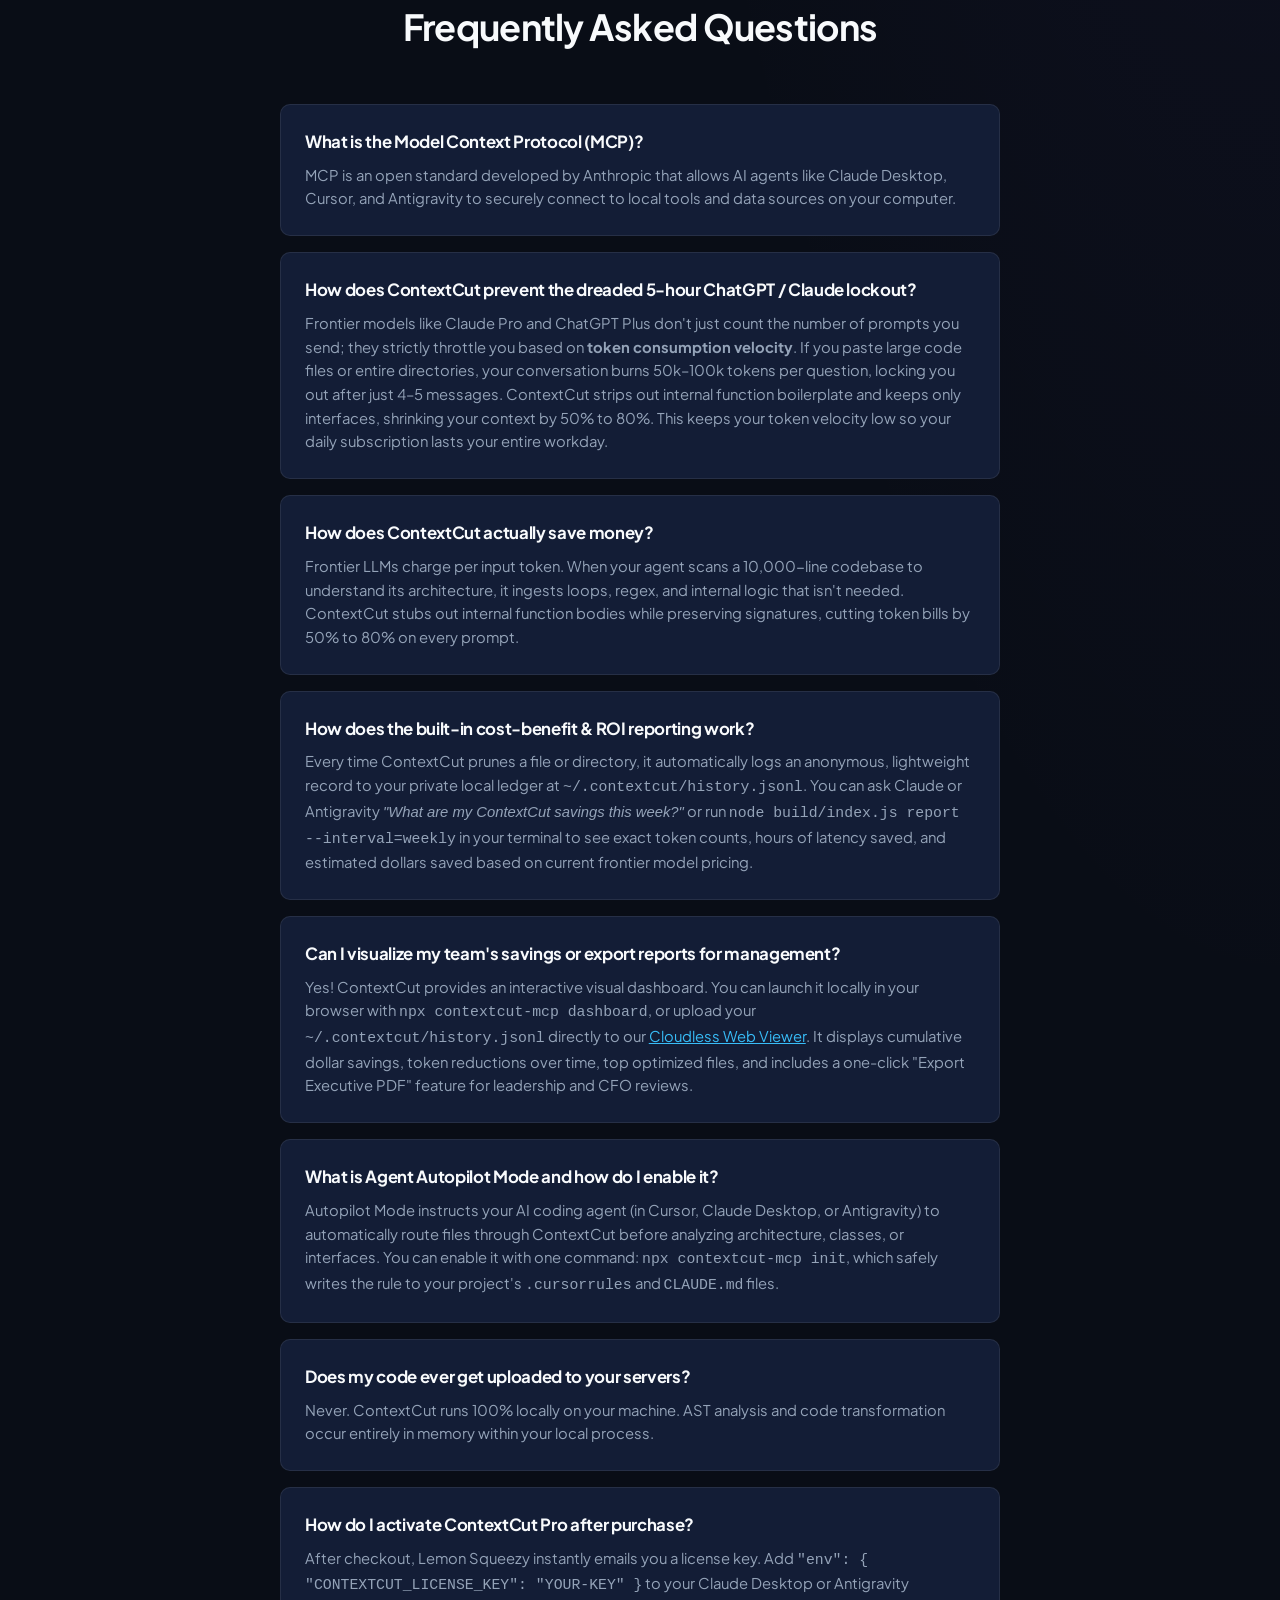
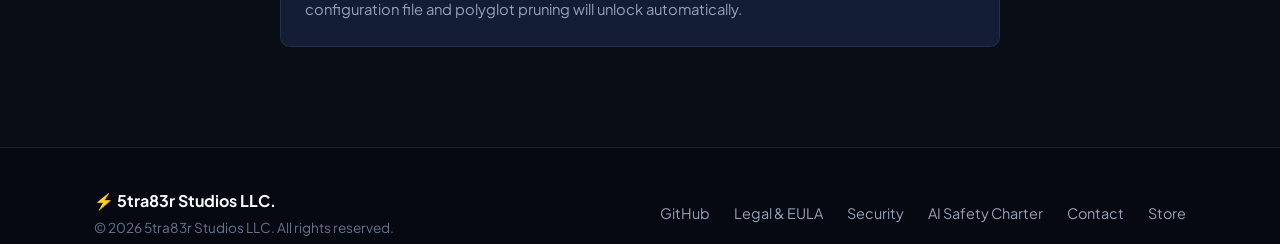
==== commit f4d36483: "feat(legal): establish 5tra83r Studios LLC. ownership, EULA, security policy, and AI safety charter" ====
--- a/index.html
+++ b/index.html
@@ -258,9 +258,9 @@
 
         <div class="features-grid">
           <div class="feature-card">
-            <div class="feature-icon">🔒</div>
-            <h3 class="feature-title">100% Local-First & Leak-Proof</h3>
-            <p class="feature-text">Your source code never leaves your computer. AST parsing executes locally via Python and Babel engines without external API calls.</p>
+            <div class="feature-icon">🛡️</div>
+            <h3 class="feature-title">AI Safety Shield & Redaction</h3>
+            <p class="feature-text">Your source code never leaves your machine. Built-in AI Safety Shield automatically scans and redacts API keys (OpenAI, Anthropic, Google, AWS), private keys, and credentials before LLMs ingest them.</p>
           </div>
 
           <div class="feature-card">
@@ -481,11 +481,14 @@
   <footer class="footer">
     <div class="container footer-content">
       <div class="footer-left">
-        <p class="footer-brand">⚡ 5tra83r Studios</p>
-        <p class="footer-copy">© 2026 5tra83r Studios. All rights reserved.</p>
+        <p class="footer-brand">⚡ 5tra83r Studios LLC.</p>
+        <p class="footer-copy">© 2026 5tra83r Studios LLC. All rights reserved.</p>
       </div>
       <div class="footer-links">
         <a href="https://github.com/j-straber/contextcut-mcp">GitHub</a>
+        <a href="LEGAL.md">Legal & EULA</a>
+        <a href="SECURITY.md">Security</a>
+        <a href="AI_SAFETY_AND_ETHICS.md">AI Safety Charter</a>
         <a href="mailto:contact@5tra83rstudios.com">Contact</a>
         <a href="https://5tra83r.lemonsqueezy.com/buy/contextcut-pro">Store</a>
       </div>
